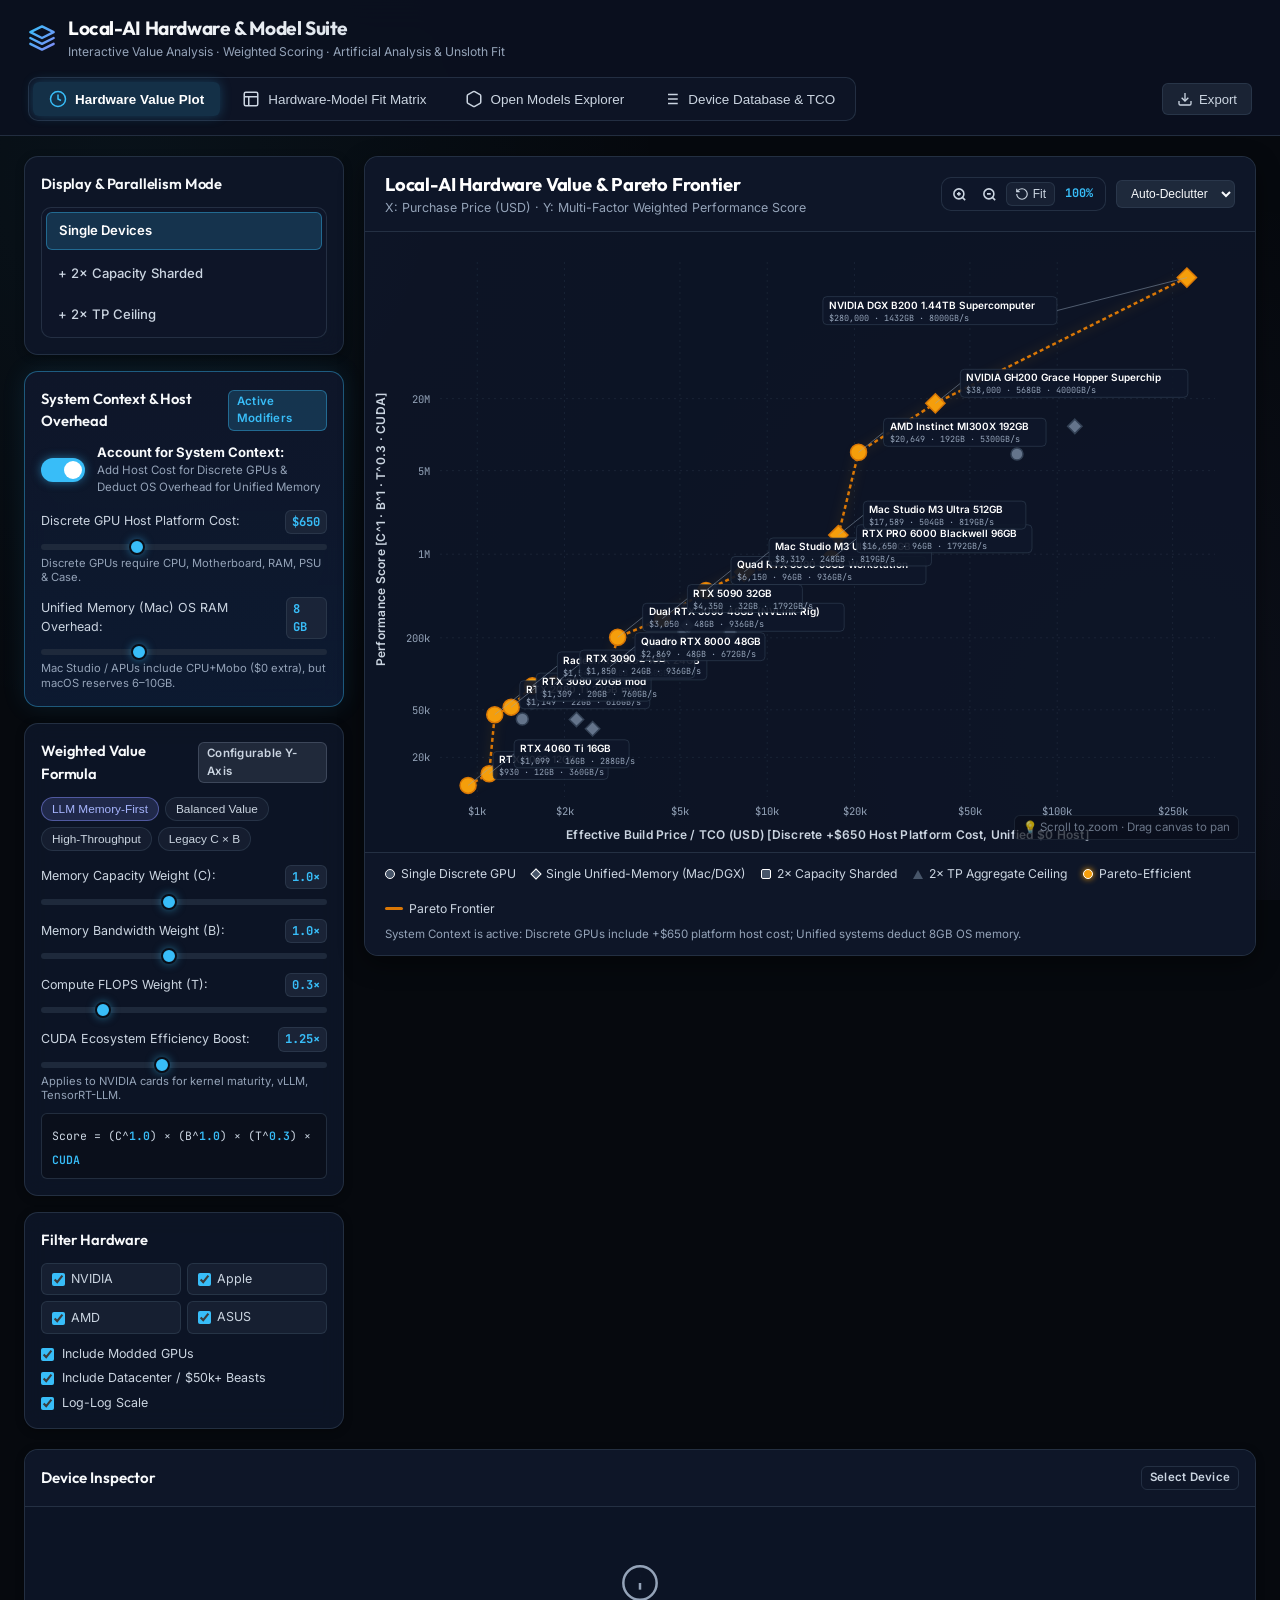
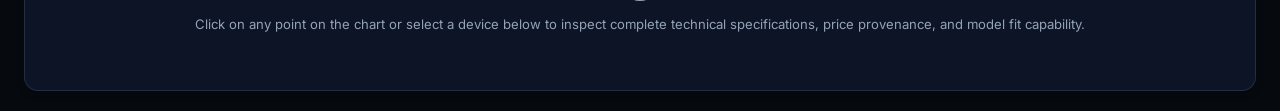
==== dashboard/index.html @ 523a8136 "Initial commit: Local-AI Hardware Value & Model Fit Suite with interactive dashboard and Unsloth ben" ====
<!DOCTYPE html>
<html lang="en">
<head>
  <meta charset="UTF-8">
  <meta name="viewport" content="width=device-width, initial-scale=1.0">
  <title>Local-AI Hardware Value & Model Fit Dashboard</title>
  <link rel="preconnect" href="https://fonts.googleapis.com">
  <link rel="preconnect" href="https://fonts.gstatic.com" crossorigin>
  <link href="https://fonts.googleapis.com/css2?family=Inter:wght@300;400;500;600;700;800&family=JetBrains+Mono:wght@400;500;700&family=Outfit:wght@500;600;700;800&display=swap" rel="stylesheet">
  <link rel="stylesheet" href="styles.css">
</head>
<body class="dark-theme">
  <div class="app-layout">
    <!-- Top Navigation Header -->
    <header class="app-header">
      <div class="header-left">
        <div class="brand-logo">
          <svg width="28" height="28" viewBox="0 0 24 24" fill="none" xmlns="http://www.w3.org/2000/svg">
            <path d="M12 2L2 7L12 12L22 7L12 2Z" stroke="url(#brandGrad)" stroke-width="2" stroke-linecap="round" stroke-linejoin="round"/>
            <path d="M2 17L12 22L22 17" stroke="url(#brandGrad)" stroke-width="2" stroke-linecap="round" stroke-linejoin="round"/>
            <path d="M2 12L12 17L22 12" stroke="url(#brandGrad)" stroke-width="2" stroke-linecap="round" stroke-linejoin="round"/>
            <defs>
              <linearGradient id="brandGrad" x1="2" y1="2" x2="22" y2="22" gradientUnits="userSpaceOnUse">
                <stop stop-color="#38bdf8"/>
                <stop offset="1" stop-color="#818cf8"/>
              </linearGradient>
            </defs>
          </svg>
          <div>
            <h1 class="brand-title">Local-AI Hardware & Model Suite</h1>
            <p class="brand-subtitle">Interactive Value Analysis · Weighted Scoring · Artificial Analysis &amp; Unsloth Fit</p>
          </div>
        </div>
      </div>

      <nav class="tab-nav" id="mainTabs">
        <button class="tab-btn active" data-tab="hardware-plot">
          <svg width="18" height="18" viewBox="0 0 24 24" fill="none" stroke="currentColor" stroke-width="2"><circle cx="12" cy="12" r="10"/><path d="M12 6v6l4 2"/></svg>
          Hardware Value Plot
        </button>
        <button class="tab-btn" data-tab="model-fit-matrix">
          <svg width="18" height="18" viewBox="0 0 24 24" fill="none" stroke="currentColor" stroke-width="2"><rect x="3" y="3" width="18" height="18" rx="2"/><path d="M3 9h18M9 21V9"/></svg>
          Hardware-Model Fit Matrix
        </button>
        <button class="tab-btn" data-tab="open-models">
          <svg width="18" height="18" viewBox="0 0 24 24" fill="none" stroke="currentColor" stroke-width="2"><path d="M21 16V8a2 2 0 0 0-1-1.73l-7-4a2 2 0 0 0-2 0l-7 4A2 2 0 0 0 3 8v8a2 2 0 0 0 1 1.73l7 4a2 2 0 0 0 2 0l7-4A2 2 0 0 0 21 16z"/></svg>
          Open Models Explorer
        </button>
        <button class="tab-btn" data-tab="device-table">
          <svg width="18" height="18" viewBox="0 0 24 24" fill="none" stroke="currentColor" stroke-width="2"><line x1="8" y1="6" x2="21" y2="6"/><line x1="8" y1="12" x2="21" y2="12"/><line x1="8" y1="18" x2="21" y2="18"/><line x1="3" y1="6" x2="3.01" y2="6"/><line x1="3" y1="12" x2="3.01" y2="12"/><line x1="3" y1="18" x2="3.01" y2="18"/></svg>
          Device Database & TCO
        </button>
      </nav>

      <div class="header-actions">
        <button class="btn-secondary" id="btnExportData" title="Export JSON dataset">
          <svg width="16" height="16" viewBox="0 0 24 24" fill="none" stroke="currentColor" stroke-width="2"><path d="M21 15v4a2 2 0 0 1-2 2H5a2 2 0 0 1-2-2v-4"/><polyline points="7 10 12 15 17 10"/><line x1="12" y1="15" x2="12" y2="3"/></svg>
          Export
        </button>
      </div>
    </header>

    <!-- Main Content Body -->
    <main class="app-body">
      
      <!-- ================= TAB 1: HARDWARE VALUE PLOT ================= -->
      <section class="tab-content active" id="tab-hardware-plot">
        <div class="grid-dashboard">
          
          <!-- Left Controls Sidebar -->
          <aside class="sidebar-panel">
            <div class="panel-card">
              <div class="panel-card-header">
                <h3 class="panel-title">Display & Parallelism Mode</h3>
              </div>
              <div class="radio-group-segmented">
                <label class="segmented-option">
                  <input type="radio" name="chartMode" value="singles" checked>
                  <span>Single Devices</span>
                </label>
                <label class="segmented-option">
                  <input type="radio" name="chartMode" value="capacity">
                  <span>+ 2× Capacity Sharded</span>
                </label>
                <label class="segmented-option">
                  <input type="radio" name="chartMode" value="tp-ceiling">
                  <span>+ 2× TP Ceiling</span>
                </label>
              </div>
            </div>

            <!-- System Context & OS Overhead Box (USER REQUEST HIGHLIGHT) -->
            <div class="panel-card highlight-card">
              <div class="panel-card-header">
                <div class="header-with-badge">
                  <h3 class="panel-title">System Context & Host Overhead</h3>
                  <span class="badge badge-accent">Active Modifiers</span>
                </div>
              </div>
              <div class="toggle-control-group">
                <label class="switch-control">
                  <input type="checkbox" id="toggleSystemContext" checked>
                  <span class="slider-switch"></span>
                  <span class="switch-label"><strong>Account for System Context:</strong><br><small>Add Host Cost for Discrete GPUs &amp; Deduct OS Overhead for Unified Memory</small></span>
                </label>
              </div>

              <div class="system-context-sliders" id="systemContextControls">
                <div class="slider-field">
                  <div class="slider-field-header">
                    <span>Discrete GPU Host Platform Cost:</span>
                    <strong class="val-badge" id="lblHostCost">$650</strong>
                  </div>
                  <input type="range" id="sliderHostCost" min="0" max="2000" step="50" value="650">
                  <p class="field-hint">Discrete GPUs require CPU, Motherboard, RAM, PSU &amp; Case.</p>
                </div>

                <div class="slider-field">
                  <div class="slider-field-header">
                    <span>Unified Memory (Mac) OS RAM Overhead:</span>
                    <strong class="val-badge" id="lblOsOverhead">8 GB</strong>
                  </div>
                  <input type="range" id="sliderOsOverhead" min="0" max="24" step="1" value="8">
                  <p class="field-hint">Mac Studio / APUs include CPU+Mobo ($0 extra), but macOS reserves 6–10GB.</p>
                </div>
              </div>
            </div>

            <!-- Weighted Scoring Multi-Factor Controls -->
            <div class="panel-card">
              <div class="panel-card-header">
                <div class="header-with-badge">
                  <h3 class="panel-title">Weighted Value Formula</h3>
                  <span class="badge badge-subtle">Configurable Y-Axis</span>
                </div>
              </div>

              <div class="preset-buttons-row">
                <button class="preset-pill active" data-preset="memory-heavy">LLM Memory-First</button>
                <button class="preset-pill" data-preset="balanced">Balanced Value</button>
                <button class="preset-pill" data-preset="throughput">High-Throughput</button>
                <button class="preset-pill" data-preset="legacy">Legacy C × B</button>
              </div>

              <div class="sliders-list">
                <div class="slider-field">
                  <div class="slider-field-header">
                    <span>Memory Capacity Weight (C):</span>
                    <strong class="val-badge" id="lblWeightMem">1.0×</strong>
                  </div>
                  <input type="range" id="sliderWeightMem" min="0.2" max="2.0" step="0.1" value="1.0">
                </div>

                <div class="slider-field">
                  <div class="slider-field-header">
                    <span>Memory Bandwidth Weight (B):</span>
                    <strong class="val-badge" id="lblWeightBw">1.0×</strong>
                  </div>
                  <input type="range" id="sliderWeightBw" min="0.2" max="2.0" step="0.1" value="1.0">
                </div>

                <div class="slider-field">
                  <div class="slider-field-header">
                    <span>Compute FLOPS Weight (T):</span>
                    <strong class="val-badge" id="lblWeightFlops">0.3×</strong>
                  </div>
                  <input type="range" id="sliderWeightFlops" min="0.0" max="1.5" step="0.1" value="0.3">
                </div>

                <div class="slider-field">
                  <div class="slider-field-header">
                    <span>CUDA Ecosystem Efficiency Boost:</span>
                    <strong class="val-badge" id="lblCudaBoost">1.25×</strong>
                  </div>
                  <input type="range" id="sliderCudaBoost" min="1.0" max="1.6" step="0.05" value="1.25">
                  <p class="field-hint">Applies to NVIDIA cards for kernel maturity, vLLM, TensorRT-LLM.</p>
                </div>

                <div class="slider-field" id="tpEffRow" style="display:none;">
                  <div class="slider-field-header">
                    <span>Tensor Parallel Realized Efficiency (η):</span>
                    <strong class="val-badge" id="lblTpEff">0.85×</strong>
                  </div>
                  <input type="range" id="sliderTpEff" min="0.3" max="1.0" step="0.05" value="0.85">
                </div>
              </div>

              <div class="formula-box">
                <code>Score = (C^<span id="fMem">1.0</span>) × (B^<span id="fBw">1.0</span>) × (T^<span id="fFlops">0.3</span>) × <span id="fCuda">CUDA</span></code>
              </div>
            </div>

            <!-- Hardware Filters -->
            <div class="panel-card">
              <div class="panel-card-header">
                <h3 class="panel-title">Filter Hardware</h3>
              </div>
              <div class="filter-chips-grid">
                <label class="filter-chip"><input type="checkbox" class="vendor-filter" value="NVIDIA" checked> NVIDIA</label>
                <label class="filter-chip"><input type="checkbox" class="vendor-filter" value="Apple" checked> Apple</label>
                <label class="filter-chip"><input type="checkbox" class="vendor-filter" value="AMD" checked> AMD</label>
                <label class="filter-chip"><input type="checkbox" class="vendor-filter" value="ASUS" checked> ASUS</label>
              </div>
              <div class="filter-checkboxes-row">
                <label class="checkbox-label"><input type="checkbox" id="chkIncludeModded" checked> Include Modded GPUs</label>
                <label class="checkbox-label"><input type="checkbox" id="chkIncludeDatacenter" checked> Include Datacenter / $50k+ Beasts</label>
                <label class="checkbox-label"><input type="checkbox" id="chkLogScale" checked> Log-Log Scale</label>
              </div>
            </div>
          </aside>

          <!-- Main Interactive Plot Area (Taller & Rich Zoom/Pan Controls) -->
          <div class="main-plot-container">
            <div class="plot-header-bar">
              <div class="plot-title-group">
                <h2 class="plot-title" id="plotHeaderTitle">Local-AI Hardware Value &amp; Pareto Frontier</h2>
                <p class="plot-subtitle" id="plotHeaderSubtitle">X: Purchase Price (USD) · Y: Multi-Factor Weighted Performance Score</p>
              </div>
              
              <!-- Zoom, Pan & Label Controls -->
              <div class="plot-tools">
                <div class="zoom-controls-cluster">
                  <button class="btn-tool-icon" id="btnZoomIn" title="Zoom In (+)">
                    <svg width="15" height="15" viewBox="0 0 24 24" fill="none" stroke="currentColor" stroke-width="2.5"><circle cx="11" cy="11" r="8"/><line x1="21" y1="21" x2="16.65" y2="16.65"/><line x1="11" y1="8" x2="11" y2="14"/><line x1="8" y1="11" x2="14" y2="11"/></svg>
                  </button>
                  <button class="btn-tool-icon" id="btnZoomOut" title="Zoom Out (-)">
                    <svg width="15" height="15" viewBox="0 0 24 24" fill="none" stroke="currentColor" stroke-width="2.5"><circle cx="11" cy="11" r="8"/><line x1="21" y1="21" x2="16.65" y2="16.65"/><line x1="8" y1="11" x2="14" y2="11"/></svg>
                  </button>
                  <button class="btn-tool" id="btnResetZoom" title="Fit to Screen / Reset View">
                    <svg width="14" height="14" viewBox="0 0 24 24" fill="none" stroke="currentColor" stroke-width="2"><path d="M3 12a9 9 0 1 0 9-9 9.75 9.75 0 0 0-6.74 2.74L3 8"/><path d="M3 3v5h5"/></svg>
                    Fit
                  </button>
                  <span class="zoom-level-pill" id="lblZoomLevel">100%</span>
                </div>

                <div class="label-density-selector">
                  <select id="selLabelDensity" class="select-input-sm" title="Label Density Mode">
                    <option value="auto" selected>Auto-Declutter</option>
                    <option value="pareto">Pareto Only</option>
                    <option value="all">All Labels</option>
                    <option value="none">Hide Labels</option>
                  </select>
                </div>
              </div>
            </div>

            <!-- Interactive SVG Plot Canvas -->
            <div class="plot-wrapper" id="plotWrapper">
              <svg id="hardwareScatterPlot" class="main-chart-svg"></svg>
              <div id="plotTooltip" class="chart-tooltip"></div>
              <div class="canvas-help-hint">💡 Scroll to zoom · Drag canvas to pan</div>
            </div>

            <!-- Chart Legend & Status Footer -->
            <div class="chart-legend-footer">
              <div class="legend-items">
                <div class="legend-item"><span class="legend-marker marker-circle"></span> Single Discrete GPU</div>
                <div class="legend-item"><span class="legend-marker marker-diamond"></span> Single Unified-Memory (Mac/DGX)</div>
                <div class="legend-item"><span class="legend-marker marker-square"></span> 2× Capacity Sharded</div>
                <div class="legend-item"><span class="legend-marker marker-triangle"></span> 2× TP Aggregate Ceiling</div>
                <div class="legend-item"><span class="legend-marker marker-pareto"></span> Pareto-Efficient</div>
                <div class="legend-item"><span class="legend-line marker-line"></span> Pareto Frontier</div>
              </div>
              <div class="chart-note-footer" id="chartFootnote">
                System Context is active: Discrete GPUs include +$650 platform host cost; Unified systems deduct 8GB OS memory.
              </div>
            </div>
          </div>

          <!-- Right Details Inspector -->
          <aside class="detail-drawer" id="deviceDetailDrawer">
            <div class="drawer-header">
              <h3 class="drawer-title">Device Inspector</h3>
              <span class="badge badge-outline" id="detCategory">Select Device</span>
            </div>
            <div class="drawer-body" id="drawerBody">
              <div class="empty-state-drawer">
                <svg width="40" height="40" viewBox="0 0 24 24" fill="none" stroke="currentColor" stroke-width="1.5"><circle cx="12" cy="12" r="10"/><line x1="12" y1="16" x2="12" y2="12"/><line x1="12" y1="8" x2="12.01" y2="8"/></svg>
                <p>Click on any point on the chart or select a device below to inspect complete technical specifications, price provenance, and model fit capability.</p>
              </div>
            </div>
          </aside>

        </div>
      </section>

      <!-- ================= TAB 2: HARDWARE-MODEL FIT MATRIX ================= -->
      <section class="tab-content" id="tab-model-fit-matrix">
        <div class="matrix-layout">
          
          <div class="matrix-controls-panel">
            <div class="matrix-controls-left">
              <h2 class="section-title">Open-Source Model vs. Hardware Compatibility Matrix</h2>
              <p class="section-subtitle">Real-time memory fit ($M_{weights} + KV_{cache}$), Unsloth quantization accuracy loss, and estimated generation speeds</p>
            </div>
            <div class="matrix-controls-right">
              <div class="control-group-inline">
                <label>Context Target:</label>
                <select id="selMatrixContext" class="select-input">
                  <option value="4096">4k Tokens (Standard Chat)</option>
                  <option value="8192" selected>8k Tokens (Balanced RAG)</option>
                  <option value="32768">32k Tokens (Deep Context)</option>
                  <option value="131072">128k Tokens (Full Document)</option>
                </select>
              </div>
              <div class="control-group-inline">
                <label>Min Quant Accuracy:</label>
                <select id="selQuantFilter" class="select-input">
                  <option value="all" selected>All Quants (FP16 down to Q2)</option>
                  <option value="q4">≥97.4% Accuracy (Q4 / AWQ+)</option>
                  <option value="q5">≥98.6% Accuracy (Q5_K_M+)</option>
                  <option value="q8">≥99.8% Accuracy (Q8 / FP8+)</option>
                  <option value="fp16">100% Full Baseline (FP16 only)</option>
                </select>
              </div>
              <div class="control-group-inline">
                <label>Model Parameter Class:</label>
                <select id="selModelClass" class="select-input">
                  <option value="all" selected>All Models (45+)</option>
                  <option value="compact">Compact (&le;14B)</option>
                  <option value="mid">Mid-Range (15B–70B)</option>
                  <option value="large">Large (71B–150B)</option>
                  <option value="ultra">Ultra / Frontier (>150B)</option>
                </select>
              </div>
            </div>
          </div>

          <!-- Two-Way Interactive Fit Explorers -->
          <div class="fit-explorers-grid">
            <!-- Explorer 1: Model-to-Hardware -->
            <div class="explorer-card">
              <div class="explorer-card-header">
                <h3>🔍 Model Fit Explorer</h3>
                <p>Pick a model &rarr; See every hardware option that can run it</p>
              </div>
              <div class="explorer-picker">
                <select id="selExplorerModel" class="select-input-lg"></select>
              </div>
              <div id="modelFitResults" class="explorer-results-list"></div>
            </div>

            <!-- Explorer 2: Hardware-to-Models -->
            <div class="explorer-card">
              <div class="explorer-card-header">
                <h3>🖥️ Hardware Capacity Explorer</h3>
                <p>Pick hardware &rarr; See all open-source models it can run</p>
              </div>
              <div class="explorer-picker">
                <select id="selExplorerHardware" class="select-input-lg"></select>
              </div>
              <div id="hardwareFitResults" class="explorer-results-list"></div>
            </div>
          </div>

          <!-- Full Cross-Tabulation Compatibility Matrix Table -->
          <div class="table-card">
            <div class="table-card-header">
              <div>
                <h3>Comprehensive Fit Matrix (Hardware &times; Models)</h3>
                <p style="font-size:0.75rem;color:#94a3b8;margin-top:2px;">Unsloth-calibrated accuracy retention indicated per quantization tier</p>
              </div>
              <div class="fit-legend-row">
                <span class="badge badge-fit-fp16">FP16 (100% Acc)</span>
                <span class="badge badge-fit-q8">Q8 / FP8 (99.8% Acc)</span>
                <span class="badge badge-fit-q5">Q5_K_M (98.6% Acc)</span>
                <span class="badge badge-fit-q4">Q4_K_M (97.4% Acc)</span>
                <span class="badge badge-fit-q3">Q3_K_M (93.0% Acc)</span>
                <span class="badge badge-fit-q2">Q2_K (87.0% Acc)</span>
                <span class="badge badge-fit-none">Exceeds Memory</span>
              </div>
            </div>
            <div class="table-responsive-wrapper">
              <table class="data-table matrix-table" id="tableFitMatrix">
                <thead>
                  <tr id="matrixHeaderRow">
                    <th class="sticky-col">Hardware Configuration</th>
                    <th class="sticky-col-2">Usable VRAM</th>
                    <!-- Model columns injected by JS -->
                  </tr>
                </thead>
                <tbody id="matrixBody"></tbody>
              </table>
            </div>
          </div>

        </div>
      </section>

      <!-- ================= TAB 3: OPEN MODELS EXPLORER ================= -->
      <section class="tab-content" id="tab-open-models">
        <div class="models-explorer-layout">
          
          <div class="models-header-bar">
            <div>
              <h2 class="section-title">Artificial Analysis &amp; Unsloth Open-Source AI Models</h2>
              <p class="section-subtitle">Independently benchmarked intelligence, output speed, parameter count, and Unsloth quantization quality metrics</p>
            </div>
            <div class="models-search-box">
              <input type="text" id="txtSearchModels" placeholder="Search models by name, creator, architecture..." class="search-input">
            </div>
          </div>

          <!-- Models Summary Benchmark Cards -->
          <div class="models-cards-grid" id="modelsGrid"></div>

        </div>
      </section>

      <!-- ================= TAB 4: DEVICE DATABASE & TCO ================= -->
      <section class="tab-content" id="tab-device-table">
        <div class="device-table-layout">
          
          <div class="table-card">
            <div class="table-card-header">
              <div>
                <h2 class="section-title">Local-AI Hardware Database &amp; Total Cost Analysis</h2>
                <p class="section-subtitle">34 audited hardware options: budget consumer GPUs, multi-GPU rigs, Mac Studio systems, and $100k+ enterprise beasts</p>
              </div>
              <div class="table-actions">
                <input type="text" id="txtSearchDevices" placeholder="Filter devices..." class="search-input">
              </div>
            </div>

            <div class="table-responsive-wrapper">
              <table class="data-table" id="tblHardwareDevices">
                <thead>
                  <tr>
                    <th>Device Name</th>
                    <th>Vendor</th>
                    <th>Category</th>
                    <th>Base Price</th>
                    <th>System TCO</th>
                    <th>Total Memory</th>
                    <th>Usable AI VRAM</th>
                    <th>Local Bandwidth</th>
                    <th>Compute FP16</th>
                    <th>Interconnect</th>
                    <th>Score</th>
                    <th>Pareto</th>
                  </tr>
                </thead>
                <tbody id="tblHardwareDevicesBody"></tbody>
              </table>
            </div>
          </div>

        </div>
      </section>

    </main>
  </div>

  <!-- Scripts -->
  <script src="app.js"></script>
</body>
</html>
---- dashboard/styles.css ----
/* ==========================================================================
   Design System & Modern Glassmorphic Stylesheet for Local-AI Hardware Suite
   ========================================================================== */

:root {
  /* HSL Tailored Color Palette */
  --bg-primary: #06090e;
  --bg-surface: #0b1120;
  --bg-card: rgba(15, 23, 42, 0.85);
  --bg-card-hover: rgba(30, 41, 59, 0.95);
  
  --border-color: rgba(51, 65, 85, 0.6);
  --border-focus: rgba(56, 189, 248, 0.8);
  
  --text-primary: #f8fafc;
  --text-secondary: #cbd5e1;
  --text-muted: #94a3b8;
  
  --color-brand: #38bdf8;
  --color-brand-purple: #818cf8;
  --color-accent: #38bdf8;
  
  --color-pareto: #f59e0b;
  --color-pareto-glow: rgba(245, 158, 11, 0.4);
  --color-frontier: #d97706;
  --color-dominated: #475569;
  
  --font-sans: 'Inter', -apple-system, BlinkMacSystemFont, 'Segoe UI', Roboto, sans-serif;
  --font-display: 'Outfit', sans-serif;
  --font-mono: 'JetBrains Mono', monospace;
  
  --radius-sm: 6px;
  --radius-md: 10px;
  --radius-lg: 14px;
  --radius-full: 9999px;
  
  --shadow-sm: 0 2px 8px rgba(0, 0, 0, 0.3);
  --shadow-md: 0 8px 24px rgba(0, 0, 0, 0.45);
  --shadow-glow: 0 0 20px rgba(56, 189, 248, 0.2);
}

/* ================= GLOBAL RESETS ================= */
* {
  box-sizing: border-box;
  margin: 0;
  padding: 0;
}

body.dark-theme {
  background-color: var(--bg-primary);
  color: var(--text-primary);
  font-family: var(--font-sans);
  min-height: 100vh;
  line-height: 1.5;
  background-image: 
    radial-gradient(circle at 10% 20%, rgba(56, 189, 248, 0.05) 0%, transparent 40%),
    radial-gradient(circle at 90% 80%, rgba(129, 140, 248, 0.05) 0%, transparent 40%);
  background-attachment: fixed;
  overflow-x: hidden;
}

/* ================= APP LAYOUT ================= */
.app-layout {
  display: flex;
  flex-direction: column;
  min-height: 100vh;
}

/* ================= TOP NAVIGATION HEADER ================= */
.app-header {
  display: flex;
  align-items: center;
  justify-content: space-between;
  padding: 14px 28px;
  background: rgba(11, 17, 32, 0.92);
  backdrop-filter: blur(16px);
  border-bottom: 1px solid var(--border-color);
  position: sticky;
  top: 0;
  z-index: 100;
  flex-wrap: wrap;
  gap: 16px;
}

.brand-logo {
  display: flex;
  align-items: center;
  gap: 12px;
}

.brand-title {
  font-family: var(--font-display);
  font-size: 1.2rem;
  font-weight: 700;
  letter-spacing: -0.02em;
  background: linear-gradient(135deg, #ffffff 0%, #cbd5e1 100%);
  -webkit-background-clip: text;
  -webkit-text-fill-color: transparent;
}

.brand-subtitle {
  font-size: 0.76rem;
  color: var(--text-muted);
}

.tab-nav {
  display: flex;
  align-items: center;
  gap: 6px;
  background: rgba(15, 23, 42, 0.7);
  padding: 4px;
  border-radius: var(--radius-md);
  border: 1px solid var(--border-color);
}

.tab-btn {
  display: flex;
  align-items: center;
  gap: 8px;
  padding: 8px 16px;
  background: transparent;
  border: none;
  border-radius: var(--radius-sm);
  color: var(--text-secondary);
  font-size: 0.84rem;
  font-weight: 500;
  cursor: pointer;
  transition: all 0.2s cubic-bezier(0.4, 0, 0.2, 1);
}

.tab-btn:hover {
  color: var(--text-primary);
  background: rgba(255, 255, 255, 0.05);
}

.tab-btn.active {
  color: #ffffff;
  background: rgba(56, 189, 248, 0.16);
  box-shadow: 0 0 12px rgba(56, 189, 248, 0.25);
  font-weight: 600;
}

.tab-btn.active svg {
  stroke: var(--color-brand);
}

.header-actions {
  display: flex;
  align-items: center;
  gap: 10px;
}

.btn-secondary {
  display: inline-flex;
  align-items: center;
  gap: 6px;
  padding: 7px 14px;
  background: rgba(30, 41, 59, 0.8);
  border: 1px solid var(--border-color);
  border-radius: var(--radius-sm);
  color: var(--text-secondary);
  font-size: 0.82rem;
  font-weight: 500;
  cursor: pointer;
  transition: all 0.15s ease;
}

.btn-secondary:hover {
  background: rgba(51, 65, 85, 0.9);
  color: #ffffff;
  border-color: var(--text-muted);
}

/* ================= MAIN CONTENT BODY ================= */
.app-body {
  flex: 1;
  padding: 20px 24px;
}

.tab-content {
  display: none;
  animation: fadeIn 0.25s ease-in-out;
}

.tab-content.active {
  display: block;
}

@keyframes fadeIn {
  from { opacity: 0; transform: translateY(4px); }
  to { opacity: 1; transform: translateY(0); }
}

/* ================= GRID DASHBOARD LAYOUT ================= */
.grid-dashboard {
  display: grid;
  grid-template-columns: 340px 1fr 340px;
  gap: 20px;
  align-items: start;
}

@media (max-width: 1440px) {
  .grid-dashboard {
    grid-template-columns: 320px 1fr;
  }
  .detail-drawer {
    grid-column: span 2;
  }
}

@media (max-width: 1024px) {
  .grid-dashboard {
    grid-template-columns: 1fr;
  }
  .detail-drawer {
    grid-column: span 1;
  }
}

/* ================= PANELS & CARDS ================= */
.sidebar-panel {
  display: flex;
  flex-direction: column;
  gap: 16px;
}

.panel-card {
  background: var(--bg-card);
  backdrop-filter: blur(12px);
  border: 1px solid var(--border-color);
  border-radius: var(--radius-lg);
  padding: 16px;
  box-shadow: var(--shadow-sm);
  transition: border-color 0.2s ease;
}

.panel-card:hover {
  border-color: rgba(100, 116, 139, 0.8);
}

.panel-card.highlight-card {
  border: 1px solid rgba(56, 189, 248, 0.4);
  background: linear-gradient(180deg, rgba(15, 23, 42, 0.95) 0%, rgba(14, 28, 54, 0.88) 100%);
  box-shadow: 0 0 24px rgba(56, 189, 248, 0.1);
}

.panel-card-header {
  margin-bottom: 12px;
}

.header-with-badge {
  display: flex;
  align-items: center;
  justify-content: space-between;
}

.panel-title {
  font-family: var(--font-display);
  font-size: 0.92rem;
  font-weight: 600;
  color: var(--text-primary);
  letter-spacing: -0.01em;
}

/* ================= SEGMENTED CONTROLS ================= */
.radio-group-segmented {
  display: flex;
  flex-direction: column;
  gap: 6px;
  background: rgba(15, 23, 42, 0.8);
  padding: 4px;
  border-radius: var(--radius-md);
  border: 1px solid var(--border-color);
}

.segmented-option {
  position: relative;
  display: flex;
  align-items: center;
  padding: 8px 12px;
  border-radius: var(--radius-sm);
  cursor: pointer;
  font-size: 0.82rem;
  font-weight: 500;
  color: var(--text-secondary);
  transition: all 0.15s ease;
}

.segmented-option input {
  position: absolute;
  opacity: 0;
}

.segmented-option:hover {
  color: var(--text-primary);
  background: rgba(255, 255, 255, 0.04);
}

.segmented-option:has(input:checked) {
  background: rgba(56, 189, 248, 0.18);
  color: #ffffff;
  border: 1px solid rgba(56, 189, 248, 0.4);
  font-weight: 600;
}

/* ================= SWITCH CONTROL ================= */
.toggle-control-group {
  margin-bottom: 14px;
}

.switch-control {
  display: flex;
  align-items: center;
  gap: 12px;
  cursor: pointer;
  user-select: none;
}

.switch-control input {
  display: none;
}

.slider-switch {
  position: relative;
  width: 44px;
  height: 24px;
  background: #334155;
  border-radius: var(--radius-full);
  transition: background 0.25s cubic-bezier(0.4, 0, 0.2, 1);
  flex-shrink: 0;
}

.slider-switch::after {
  content: '';
  position: absolute;
  top: 3px;
  left: 3px;
  width: 18px;
  height: 18px;
  background: #ffffff;
  border-radius: 50%;
  transition: transform 0.25s cubic-bezier(0.4, 0, 0.2, 1);
}

.switch-control input:checked + .slider-switch {
  background: var(--color-brand);
  box-shadow: 0 0 10px rgba(56, 189, 248, 0.5);
}

.switch-control input:checked + .slider-switch::after {
  transform: translateX(20px);
}

.switch-label {
  font-size: 0.82rem;
  color: var(--text-primary);
  line-height: 1.3;
}

.switch-label small {
  color: var(--text-muted);
  font-size: 0.72rem;
}

/* ================= SLIDERS & FORM FIELDS ================= */
.system-context-sliders, .sliders-list {
  display: flex;
  flex-direction: column;
  gap: 12px;
}

.slider-field {
  display: flex;
  flex-direction: column;
  gap: 4px;
}

.slider-field-header {
  display: flex;
  align-items: center;
  justify-content: space-between;
  font-size: 0.78rem;
  color: var(--text-secondary);
}

.val-badge {
  font-family: var(--font-mono);
  font-size: 0.76rem;
  background: rgba(30, 41, 59, 0.8);
  padding: 2px 6px;
  border-radius: var(--radius-sm);
  color: var(--color-brand);
  border: 1px solid var(--border-color);
}

input[type="range"] {
  -webkit-appearance: none;
  appearance: none;
  width: 100%;
  height: 6px;
  border-radius: 3px;
  background: #1e293b;
  outline: none;
  cursor: pointer;
  margin: 6px 0 2px 0;
}

input[type="range"]::-webkit-slider-thumb {
  -webkit-appearance: none;
  appearance: none;
  width: 16px;
  height: 16px;
  border-radius: 50%;
  background: var(--color-brand);
  cursor: pointer;
  border: 2px solid #090d16;
  box-shadow: 0 0 8px rgba(56, 189, 248, 0.5);
  transition: transform 0.1s ease;
}

input[type="range"]::-webkit-slider-thumb:hover {
  transform: scale(1.2);
}

.field-hint {
  font-size: 0.7rem;
  color: var(--text-muted);
  line-height: 1.3;
}

/* ================= PRESET PILLS ================= */
.preset-buttons-row {
  display: flex;
  flex-wrap: wrap;
  gap: 6px;
  margin-bottom: 14px;
}

.preset-pill {
  padding: 4px 10px;
  border-radius: 20px;
  border: 1px solid var(--border-color);
  background: rgba(30, 41, 59, 0.5);
  color: var(--text-secondary);
  font-size: 0.74rem;
  font-weight: 500;
  cursor: pointer;
  transition: all 0.15s ease;
}

.preset-pill:hover {
  color: var(--text-primary);
  border-color: var(--text-muted);
}

.preset-pill.active {
  background: rgba(129, 140, 248, 0.18);
  border-color: rgba(129, 140, 248, 0.5);
  color: #a5b4fc;
}

.formula-box {
  background: rgba(10, 15, 26, 0.8);
  border: 1px solid var(--border-color);
  padding: 8px 10px;
  border-radius: var(--radius-sm);
  margin-top: 10px;
}

.formula-box code {
  font-family: var(--font-mono);
  font-size: 0.72rem;
  color: var(--text-secondary);
}

.formula-box code span {
  color: var(--color-brand);
  font-weight: 600;
}

/* ================= FILTER CHIPS ================= */
.filter-chips-grid {
  display: grid;
  grid-template-columns: repeat(2, 1fr);
  gap: 6px;
  margin-bottom: 10px;
}

.filter-chip {
  display: flex;
  align-items: center;
  gap: 6px;
  padding: 6px 10px;
  background: rgba(30, 41, 59, 0.6);
  border-radius: var(--radius-sm);
  border: 1px solid var(--border-color);
  font-size: 0.78rem;
  color: var(--text-secondary);
  cursor: pointer;
  transition: all 0.15s ease;
}

.filter-chip:hover {
  background: rgba(51, 65, 85, 0.6);
  color: var(--text-primary);
}

.filter-checkboxes-row {
  display: flex;
  flex-direction: column;
  gap: 6px;
  margin-top: 8px;
}

.checkbox-label {
  display: flex;
  align-items: center;
  gap: 8px;
  font-size: 0.78rem;
  color: var(--text-secondary);
  cursor: pointer;
}

.checkbox-label input, .filter-chip input {
  accent-color: var(--color-brand);
}

/* ================= MAIN PLOT CONTAINER (TALLER & DYNAMIC ZOOM) ================= */
.main-plot-container {
  display: flex;
  flex-direction: column;
  background: var(--bg-card);
  border: 1px solid var(--border-color);
  border-radius: var(--radius-lg);
  box-shadow: var(--shadow-md);
  min-height: 750px;
  position: relative;
  overflow: hidden;
}

.plot-header-bar {
  display: flex;
  align-items: center;
  justify-content: space-between;
  padding: 14px 20px;
  border-bottom: 1px solid var(--border-color);
  background: rgba(15, 23, 42, 0.85);
  flex-wrap: wrap;
  gap: 12px;
}

.plot-title {
  font-family: var(--font-display);
  font-size: 1.15rem;
  font-weight: 700;
  letter-spacing: -0.01em;
  color: #ffffff;
}

.plot-subtitle {
  font-size: 0.78rem;
  color: var(--text-muted);
}

.plot-tools {
  display: flex;
  align-items: center;
  gap: 10px;
}

/* Zoom Cluster Controls */
.zoom-controls-cluster {
  display: flex;
  align-items: center;
  background: rgba(15, 23, 42, 0.9);
  border: 1px solid var(--border-color);
  border-radius: var(--radius-md);
  padding: 2px 4px;
  gap: 2px;
}

.btn-tool-icon {
  display: inline-flex;
  align-items: center;
  justify-content: center;
  width: 28px;
  height: 28px;
  background: transparent;
  border: none;
  color: var(--text-secondary);
  border-radius: var(--radius-sm);
  cursor: pointer;
  transition: all 0.15s ease;
}

.btn-tool-icon:hover {
  color: var(--color-brand);
  background: rgba(56, 189, 248, 0.15);
}

.zoom-level-pill {
  font-family: var(--font-mono);
  font-size: 0.74rem;
  font-weight: 700;
  color: var(--color-brand);
  padding: 2px 6px;
  min-width: 44px;
  text-align: center;
}

.btn-tool {
  display: inline-flex;
  align-items: center;
  gap: 4px;
  padding: 4px 8px;
  background: rgba(30, 41, 59, 0.6);
  border: 1px solid var(--border-color);
  color: var(--text-secondary);
  border-radius: var(--radius-sm);
  font-size: 0.75rem;
  font-weight: 500;
  cursor: pointer;
  transition: all 0.15s ease;
}

.btn-tool:hover {
  color: var(--text-primary);
  border-color: var(--color-brand);
}

.select-input-sm {
  background: #1e293b;
  border: 1px solid var(--border-color);
  color: var(--text-primary);
  padding: 5px 10px;
  border-radius: var(--radius-sm);
  font-size: 0.75rem;
  outline: none;
  cursor: pointer;
}

.plot-wrapper {
  flex: 1;
  position: relative;
  min-height: 620px;
  width: 100%;
  cursor: grab;
}

.plot-wrapper.is-panning {
  cursor: grabbing;
}

.main-chart-svg {
  width: 100%;
  height: 100%;
  min-height: 620px;
  display: block;
  user-select: none;
}

.canvas-help-hint {
  position: absolute;
  bottom: 12px;
  right: 16px;
  font-size: 0.72rem;
  color: rgba(148, 163, 184, 0.7);
  background: rgba(10, 15, 26, 0.7);
  padding: 3px 8px;
  border-radius: var(--radius-sm);
  pointer-events: none;
  border: 1px solid rgba(51, 65, 85, 0.4);
}

/* SVG Chart Elements */
.grid-line {
  stroke: rgba(51, 65, 85, 0.35);
  stroke-dasharray: 2 4;
}

.grid-line-major {
  stroke: rgba(71, 85, 105, 0.45);
}

.axis-line {
  stroke: #475569;
  stroke-width: 1.5;
}

.axis-tick-text {
  fill: #94a3b8;
  font-family: var(--font-mono);
  font-size: 10.5px;
}

.axis-label {
  fill: #cbd5e1;
  font-family: var(--font-sans);
  font-size: 12px;
  font-weight: 600;
  letter-spacing: 0.02em;
}

.pareto-line {
  fill: none;
  stroke: var(--color-frontier);
  stroke-width: 2.5;
  stroke-dasharray: 4 3;
  filter: drop-shadow(0 0 6px var(--color-pareto-glow));
}

.data-marker {
  cursor: pointer;
  transition: transform 0.15s ease, filter 0.15s ease;
}

.data-marker:hover {
  filter: brightness(1.3) drop-shadow(0 0 8px rgba(255, 255, 255, 0.5));
}

.data-marker.is-selected {
  stroke: #ffffff !important;
  stroke-width: 3px !important;
  filter: drop-shadow(0 0 12px #38bdf8);
}

.leader-line {
  stroke: rgba(148, 163, 184, 0.5);
  stroke-width: 1;
  fill: none;
  pointer-events: none;
}

.callout-box {
  cursor: pointer;
  transition: opacity 0.15s ease;
}

.callout-rect {
  fill: rgba(15, 23, 42, 0.92);
  stroke: var(--border-color);
  stroke-width: 1;
  rx: 4;
}

.callout-box:hover .callout-rect {
  stroke: var(--color-brand);
  fill: rgba(30, 41, 59, 0.98);
}

.callout-text-title {
  fill: #ffffff;
  font-size: 10px;
  font-weight: 600;
  font-family: var(--font-sans);
}

.callout-text-sub {
  fill: #94a3b8;
  font-size: 8.5px;
  font-family: var(--font-mono);
}

.callout-text-badge {
  font-size: 8px;
  font-family: var(--font-mono);
  font-weight: 700;
}

/* Tooltip on Hover */
.chart-tooltip {
  position: absolute;
  display: none;
  background: rgba(11, 17, 32, 0.96);
  border: 1px solid var(--color-brand);
  border-radius: var(--radius-md);
  padding: 12px 14px;
  box-shadow: var(--shadow-md);
  pointer-events: none;
  z-index: 50;
  min-width: 220px;
  backdrop-filter: blur(12px);
  transform: translate(-50%, -105%);
}

.tooltip-title {
  font-family: var(--font-display);
  font-size: 0.95rem;
  font-weight: 700;
  color: #ffffff;
  margin-bottom: 6px;
  border-bottom: 1px solid var(--border-color);
  padding-bottom: 4px;
}

.tooltip-grid {
  display: grid;
  grid-template-columns: auto 1fr;
  gap: 4px 12px;
  font-size: 0.75rem;
}

.tooltip-lbl {
  color: var(--text-muted);
}

.tooltip-val {
  color: var(--text-primary);
  font-family: var(--font-mono);
  font-weight: 600;
  text-align: right;
}

/* Chart Footer Legend */
.chart-legend-footer {
  padding: 12px 20px;
  border-top: 1px solid var(--border-color);
  background: rgba(15, 23, 42, 0.75);
  display: flex;
  flex-direction: column;
  gap: 8px;
}

.legend-items {
  display: flex;
  flex-wrap: wrap;
  gap: 16px;
  font-size: 0.76rem;
  color: var(--text-secondary);
}

.legend-item {
  display: flex;
  align-items: center;
  gap: 6px;
}

.legend-marker {
  display: inline-block;
  width: 10px;
  height: 10px;
  border: 1px solid #ffffff;
}

.marker-circle { border-radius: 50%; background: #475569; }
.marker-diamond { transform: rotate(45deg); background: #475569; width: 8px; height: 8px; }
.marker-square { border-radius: 2px; background: #475569; }
.marker-triangle {
  width: 0; height: 0;
  border-left: 5px solid transparent;
  border-right: 5px solid transparent;
  border-bottom: 9px solid #475569;
  border-top: none;
}
.marker-pareto { border-radius: 50%; background: var(--color-pareto); box-shadow: 0 0 6px var(--color-pareto); }
.legend-line { width: 18px; height: 3px; background: var(--color-frontier); border-radius: 2px; }

.chart-note-footer {
  font-size: 0.72rem;
  color: var(--text-muted);
}

/* ================= DETAIL DRAWER ================= */
.detail-drawer {
  background: var(--bg-card);
  border: 1px solid var(--border-color);
  border-radius: var(--radius-lg);
  box-shadow: var(--shadow-sm);
  display: flex;
  flex-direction: column;
  max-height: 850px;
  overflow-y: auto;
}

.drawer-header {
  display: flex;
  align-items: center;
  justify-content: space-between;
  padding: 16px;
  border-bottom: 1px solid var(--border-color);
  background: rgba(15, 23, 42, 0.85);
}

.drawer-title {
  font-family: var(--font-display);
  font-size: 0.95rem;
  font-weight: 600;
}

.drawer-body {
  padding: 16px;
  display: flex;
  flex-direction: column;
  gap: 16px;
}

.empty-state-drawer {
  display: flex;
  flex-direction: column;
  align-items: center;
  text-align: center;
  padding: 40px 10px;
  color: var(--text-muted);
  gap: 12px;
  font-size: 0.82rem;
}

.device-spec-hero {
  border-bottom: 1px solid var(--border-color);
  padding-bottom: 12px;
}

.device-spec-name {
  font-family: var(--font-display);
  font-size: 1.15rem;
  font-weight: 700;
  color: #ffffff;
}

.device-spec-price-row {
  display: flex;
  align-items: baseline;
  gap: 8px;
  margin-top: 4px;
}

.device-spec-price {
  font-family: var(--font-mono);
  font-size: 1.25rem;
  font-weight: 700;
  color: var(--color-brand);
}

.device-spec-tco {
  font-size: 0.78rem;
  color: var(--text-secondary);
}

.spec-metrics-grid {
  display: grid;
  grid-template-columns: repeat(2, 1fr);
  gap: 10px;
}

.spec-metric-card {
  background: rgba(10, 15, 26, 0.6);
  border: 1px solid var(--border-color);
  border-radius: var(--radius-md);
  padding: 10px;
}

.spec-metric-label {
  font-size: 0.7rem;
  color: var(--text-muted);
  text-transform: uppercase;
  letter-spacing: 0.03em;
}

.spec-metric-value {
  font-family: var(--font-mono);
  font-size: 0.95rem;
  font-weight: 700;
  color: var(--text-primary);
  margin-top: 2px;
}

.spec-notes-section {
  display: flex;
  flex-direction: column;
  gap: 8px;
  font-size: 0.78rem;
}

.spec-note-item {
  background: rgba(30, 41, 59, 0.4);
  padding: 8px 10px;
  border-radius: var(--radius-sm);
  border-left: 3px solid var(--color-brand-purple);
}

.spec-note-title {
  font-weight: 600;
  color: var(--text-primary);
  margin-bottom: 2px;
}

.spec-note-desc {
  color: var(--text-secondary);
  line-height: 1.35;
}

/* ================= TAB 2: HARDWARE-MODEL FIT MATRIX ================= */
.matrix-layout {
  display: flex;
  flex-direction: column;
  gap: 20px;
}

.matrix-controls-panel {
  display: flex;
  align-items: center;
  justify-content: space-between;
  background: var(--bg-card);
  padding: 16px 20px;
  border-radius: var(--radius-lg);
  border: 1px solid var(--border-color);
  gap: 16px;
  flex-wrap: wrap;
}

.section-title {
  font-family: var(--font-display);
  font-size: 1.25rem;
  font-weight: 700;
  color: #ffffff;
}

.section-subtitle {
  font-size: 0.8rem;
  color: var(--text-muted);
}

.matrix-controls-right {
  display: flex;
  align-items: center;
  gap: 16px;
  flex-wrap: wrap;
}

.control-group-inline {
  display: flex;
  align-items: center;
  gap: 8px;
  font-size: 0.8rem;
  color: var(--text-secondary);
}

.select-input {
  background: #1e293b;
  border: 1px solid var(--border-color);
  color: var(--text-primary);
  padding: 6px 12px;
  border-radius: var(--radius-md);
  font-size: 0.82rem;
  outline: none;
  cursor: pointer;
}

.select-input-lg {
  width: 100%;
  background: #1e293b;
  border: 1px solid var(--border-color);
  color: var(--text-primary);
  padding: 10px 14px;
  border-radius: var(--radius-md);
  font-size: 0.9rem;
  outline: none;
  cursor: pointer;
}

.fit-explorers-grid {
  display: grid;
  grid-template-columns: repeat(2, 1fr);
  gap: 20px;
}

@media (max-width: 1024px) {
  .fit-explorers-grid {
    grid-template-columns: 1fr;
  }
}

.explorer-card {
  background: var(--bg-card);
  border: 1px solid var(--border-color);
  border-radius: var(--radius-lg);
  padding: 20px;
  display: flex;
  flex-direction: column;
  gap: 16px;
}

.explorer-card-header h3 {
  font-family: var(--font-display);
  font-size: 1.05rem;
  font-weight: 700;
  color: #ffffff;
}

.explorer-card-header p {
  font-size: 0.78rem;
  color: var(--text-muted);
}

.explorer-results-list {
  display: flex;
  flex-direction: column;
  gap: 8px;
  max-height: 440px;
  overflow-y: auto;
  padding-right: 4px;
}

.fit-result-item {
  display: flex;
  align-items: center;
  justify-content: space-between;
  background: rgba(10, 15, 26, 0.7);
  border: 1px solid var(--border-color);
  border-radius: var(--radius-md);
  padding: 10px 14px;
  transition: all 0.15s ease;
}

.fit-result-item:hover {
  border-color: rgba(56, 189, 248, 0.4);
  background: rgba(15, 23, 42, 0.9);
}

.fit-result-title {
  font-size: 0.85rem;
  font-weight: 600;
  color: var(--text-primary);
}

.fit-result-sub {
  font-size: 0.74rem;
  color: var(--text-muted);
  font-family: var(--font-mono);
}

.fit-speed-badge {
  font-family: var(--font-mono);
  font-size: 0.8rem;
  font-weight: 700;
  color: #38bdf8;
  background: rgba(56, 189, 248, 0.12);
  padding: 3px 8px;
  border-radius: var(--radius-sm);
  border: 1px solid rgba(56, 189, 248, 0.25);
}

/* ================= COMPATIBILITY MATRIX TABLE ================= */
.table-card {
  background: var(--bg-card);
  border: 1px solid var(--border-color);
  border-radius: var(--radius-lg);
  overflow: hidden;
  box-shadow: var(--shadow-sm);
}

.table-card-header {
  display: flex;
  align-items: center;
  justify-content: space-between;
  padding: 16px 20px;
  border-bottom: 1px solid var(--border-color);
  background: rgba(15, 23, 42, 0.85);
  flex-wrap: wrap;
  gap: 12px;
}

.table-card-header h3 {
  font-family: var(--font-display);
  font-size: 1rem;
  font-weight: 700;
}

.fit-legend-row {
  display: flex;
  flex-wrap: wrap;
  gap: 6px;
}

.table-responsive-wrapper {
  overflow-x: auto;
  max-height: 700px;
}

.data-table {
  width: 100%;
  border-collapse: collapse;
  font-size: 0.8rem;
  text-align: left;
}

.data-table th {
  background: #0b1120;
  color: var(--text-secondary);
  font-weight: 600;
  padding: 10px 14px;
  border-bottom: 1px solid var(--border-color);
  white-space: nowrap;
  position: sticky;
  top: 0;
  z-index: 10;
}

.data-table td {
  padding: 10px 14px;
  border-bottom: 1px solid rgba(51, 65, 85, 0.4);
  color: var(--text-primary);
}

.data-table tbody tr:hover {
  background: rgba(30, 41, 59, 0.5);
}

/* Sticky First Columns for matrix table */
.matrix-table th.sticky-col, .matrix-table td.sticky-col {
  position: sticky;
  left: 0;
  background: #090d16;
  z-index: 5;
  font-weight: 600;
  border-right: 1px solid var(--border-color);
}

.matrix-table th.sticky-col-2, .matrix-table td.sticky-col-2 {
  position: sticky;
  left: 210px;
  background: #090d16;
  z-index: 5;
  border-right: 1px solid var(--border-color);
  font-family: var(--font-mono);
}

.matrix-table th.sticky-col, .matrix-table th.sticky-col-2 {
  z-index: 20;
}

/* ================= BADGES ================= */
.badge {
  display: inline-flex;
  align-items: center;
  padding: 2px 8px;
  border-radius: var(--radius-sm);
  font-size: 0.72rem;
  font-weight: 600;
  letter-spacing: 0.02em;
}

.badge-accent { background: rgba(56, 189, 248, 0.18); color: #38bdf8; border: 1px solid rgba(56, 189, 248, 0.4); }
.badge-subtle { background: rgba(148, 163, 184, 0.15); color: #cbd5e1; border: 1px solid rgba(148, 163, 184, 0.25); }
.badge-outline { border: 1px solid var(--border-color); color: var(--text-secondary); }

.badge-fit-fp16 { background: rgba(16, 185, 129, 0.2); color: #34d399; border: 1px solid rgba(16, 185, 129, 0.4); }
.badge-fit-q8   { background: rgba(56, 189, 248, 0.2); color: #38bdf8; border: 1px solid rgba(56, 189, 248, 0.4); }
.badge-fit-q5   { background: rgba(129, 140, 248, 0.2); color: #a5b4fc; border: 1px solid rgba(129, 140, 248, 0.4); }
.badge-fit-q4   { background: rgba(245, 158, 11, 0.2); color: #fbbf24; border: 1px solid rgba(245, 158, 11, 0.4); }
.badge-fit-q3   { background: rgba(249, 115, 22, 0.2); color: #fb923c; border: 1px solid rgba(249, 115, 22, 0.4); }
.badge-fit-q2   { background: rgba(217, 70, 239, 0.2); color: #e879f9; border: 1px solid rgba(217, 70, 239, 0.4); }
.badge-fit-none { background: rgba(239, 68, 68, 0.12); color: #f87171; border: 1px solid rgba(239, 68, 68, 0.25); }

/* Unsloth Accuracy Indicator */
.unsloth-accuracy-bar-container {
  width: 100%;
  height: 4px;
  background: rgba(30, 41, 59, 0.8);
  border-radius: 2px;
  overflow: hidden;
  margin-top: 4px;
}

.unsloth-accuracy-bar-fill {
  height: 100%;
  background: linear-gradient(90deg, #38bdf8 0%, #10b981 100%);
  border-radius: 2px;
}

/* ================= TAB 3: OPEN MODELS EXPLORER ================= */
.models-explorer-layout {
  display: flex;
  flex-direction: column;
  gap: 20px;
}

.models-header-bar {
  display: flex;
  align-items: center;
  justify-content: space-between;
  background: var(--bg-card);
  padding: 16px 20px;
  border-radius: var(--radius-lg);
  border: 1px solid var(--border-color);
  flex-wrap: wrap;
  gap: 16px;
}

.search-input {
  background: #1e293b;
  border: 1px solid var(--border-color);
  color: var(--text-primary);
  padding: 8px 14px;
  border-radius: var(--radius-md);
  font-size: 0.85rem;
  width: 320px;
  outline: none;
  transition: border-color 0.2s ease;
}

.search-input:focus {
  border-color: var(--color-brand);
}

.models-cards-grid {
  display: grid;
  grid-template-columns: repeat(auto-fill, minmax(350px, 1fr));
  gap: 16px;
}

.model-card {
  background: var(--bg-card);
  border: 1px solid var(--border-color);
  border-radius: var(--radius-lg);
  padding: 18px;
  display: flex;
  flex-direction: column;
  gap: 12px;
  transition: all 0.2s cubic-bezier(0.4, 0, 0.2, 1);
}

.model-card:hover {
  border-color: rgba(129, 140, 248, 0.5);
  transform: translateY(-2px);
  box-shadow: var(--shadow-md);
}

.model-card-top {
  display: flex;
  align-items: flex-start;
  justify-content: space-between;
  gap: 8px;
}

.model-name {
  font-family: var(--font-display);
  font-size: 1.05rem;
  font-weight: 700;
  color: #ffffff;
}

.model-creator {
  font-size: 0.74rem;
  color: var(--text-muted);
}

.model-stats-row {
  display: grid;
  grid-template-columns: repeat(3, 1fr);
  gap: 8px;
  background: rgba(10, 15, 26, 0.6);
  border-radius: var(--radius-md);
  padding: 10px;
  border: 1px solid var(--border-color);
}

.model-stat-box {
  display: flex;
  flex-direction: column;
  align-items: center;
  text-align: center;
}

.model-stat-lbl {
  font-size: 0.68rem;
  color: var(--text-muted);
  text-transform: uppercase;
}

.model-stat-val {
  font-family: var(--font-mono);
  font-size: 0.95rem;
  font-weight: 700;
  color: #38bdf8;
}

.model-desc {
  font-size: 0.78rem;
  color: var(--text-secondary);
  line-height: 1.4;
  flex: 1;
}

.model-quant-mem-pills {
  display: flex;
  flex-wrap: wrap;
  gap: 4px;
  border-top: 1px solid var(--border-color);
  padding-top: 10px;
}

.quant-pill {
  font-family: var(--font-mono);
  font-size: 0.7rem;
  background: rgba(30, 41, 59, 0.7);
  padding: 2px 6px;
  border-radius: var(--radius-sm);
  color: var(--text-secondary);
}

.quant-pill strong {
  color: #f1f5f9;
}

/* ================= SCROLLBARS ================= */
::-webkit-scrollbar {
  width: 6px;
  height: 6px;
}
::-webkit-scrollbar-track {
  background: rgba(15, 23, 42, 0.6);
}
::-webkit-scrollbar-thumb {
  background: #334155;
  border-radius: 3px;
}
::-webkit-scrollbar-thumb:hover {
  background: #475569;
}
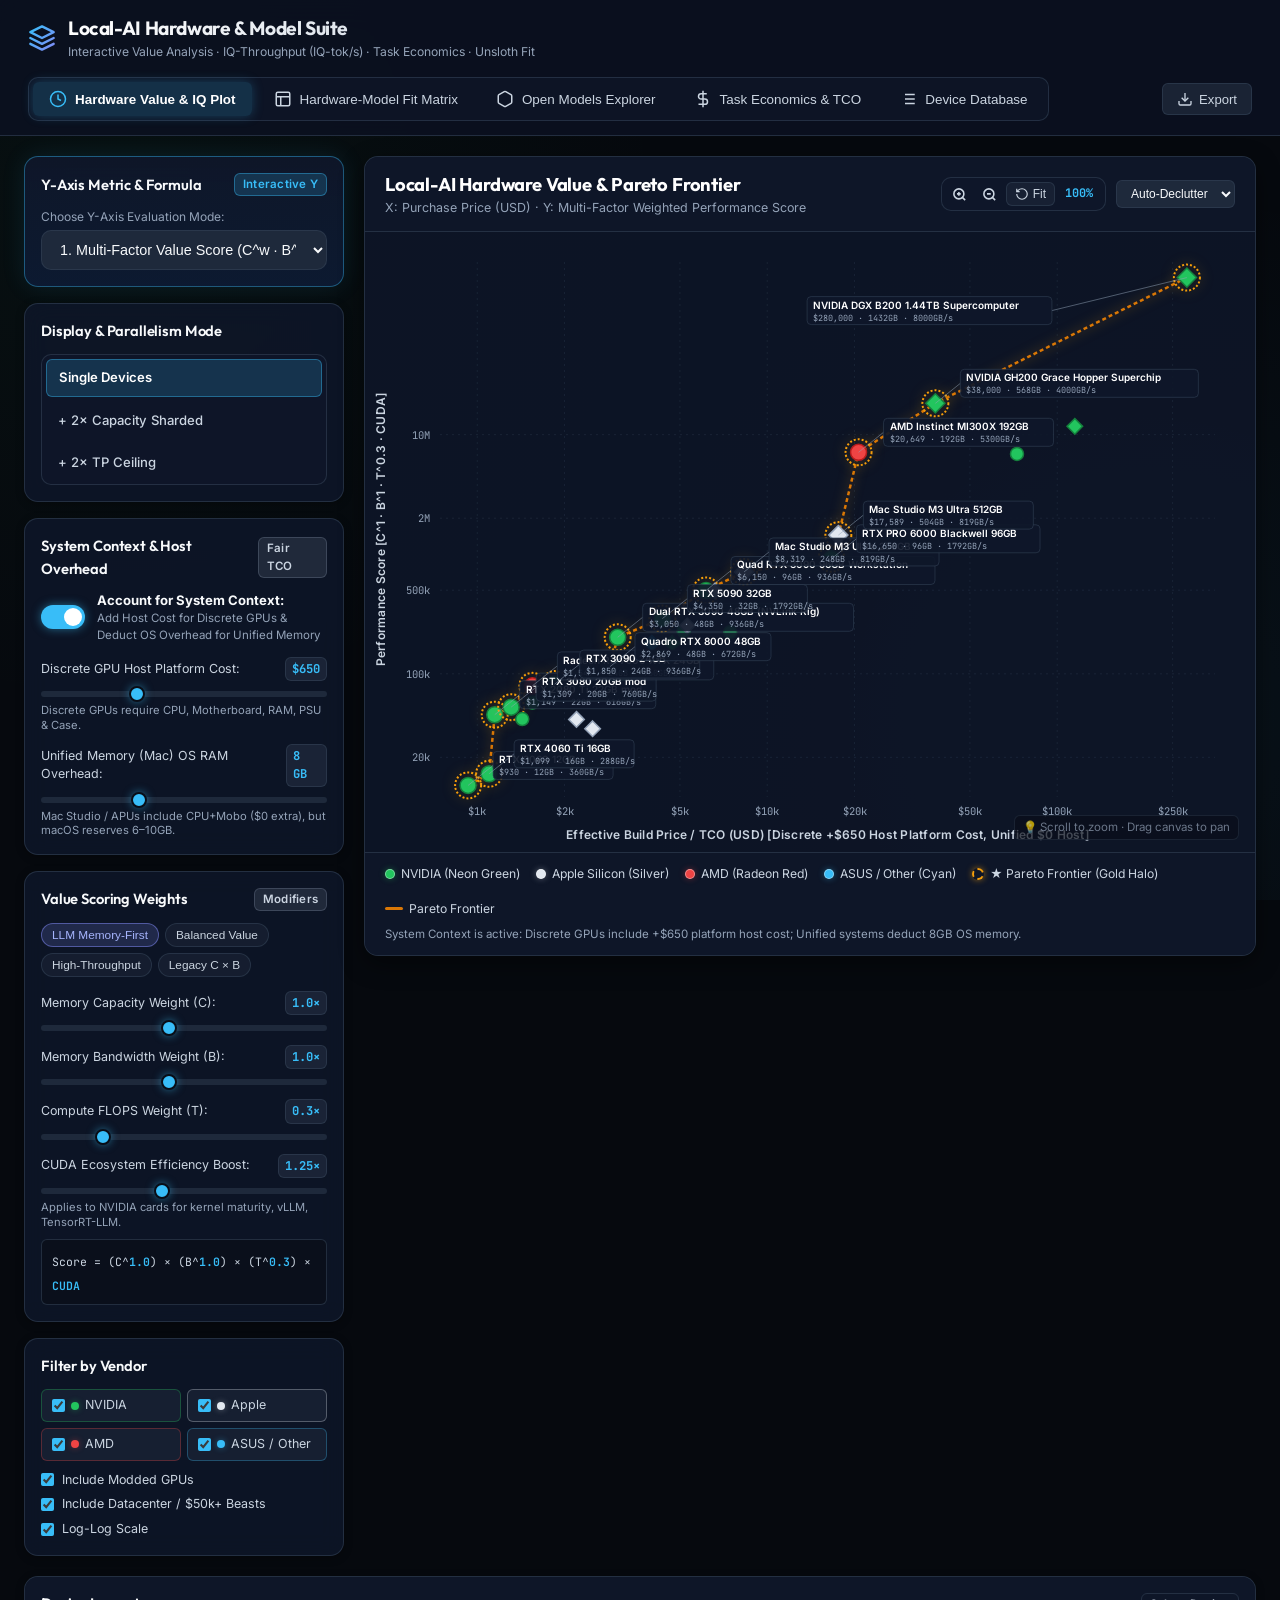
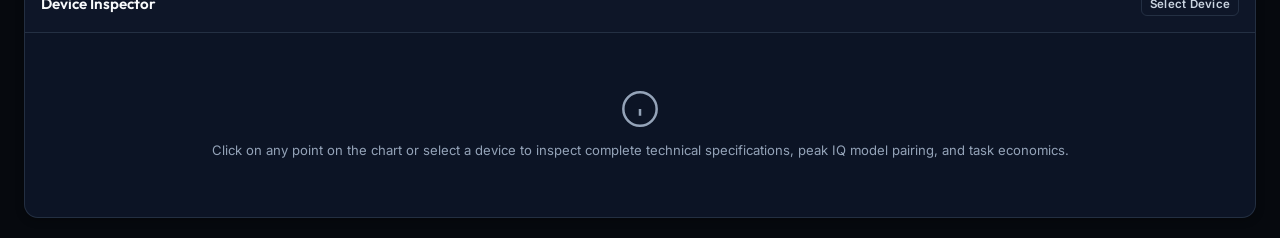
==== commit 6edb55a6: "Add vendor color theming, IQ-throughput metric, Task Economics, and full Qwen 2.5/QwQ/DeepSeek open " ====
--- a/dashboard/index.html
+++ b/dashboard/index.html
@@ -28,7 +28,7 @@
           </svg>
           <div>
             <h1 class="brand-title">Local-AI Hardware & Model Suite</h1>
-            <p class="brand-subtitle">Interactive Value Analysis · Weighted Scoring · Artificial Analysis &amp; Unsloth Fit</p>
+            <p class="brand-subtitle">Interactive Value Analysis · IQ-Throughput (IQ-tok/s) · Task Economics · Unsloth Fit</p>
           </div>
         </div>
       </div>
@@ -36,7 +36,7 @@
       <nav class="tab-nav" id="mainTabs">
         <button class="tab-btn active" data-tab="hardware-plot">
           <svg width="18" height="18" viewBox="0 0 24 24" fill="none" stroke="currentColor" stroke-width="2"><circle cx="12" cy="12" r="10"/><path d="M12 6v6l4 2"/></svg>
-          Hardware Value Plot
+          Hardware Value & IQ Plot
         </button>
         <button class="tab-btn" data-tab="model-fit-matrix">
           <svg width="18" height="18" viewBox="0 0 24 24" fill="none" stroke="currentColor" stroke-width="2"><rect x="3" y="3" width="18" height="18" rx="2"/><path d="M3 9h18M9 21V9"/></svg>
@@ -46,9 +46,13 @@
           <svg width="18" height="18" viewBox="0 0 24 24" fill="none" stroke="currentColor" stroke-width="2"><path d="M21 16V8a2 2 0 0 0-1-1.73l-7-4a2 2 0 0 0-2 0l-7 4A2 2 0 0 0 3 8v8a2 2 0 0 0 1 1.73l7 4a2 2 0 0 0 2 0l7-4A2 2 0 0 0 21 16z"/></svg>
           Open Models Explorer
         </button>
+        <button class="tab-btn" data-tab="task-economics">
+          <svg width="18" height="18" viewBox="0 0 24 24" fill="none" stroke="currentColor" stroke-width="2"><line x1="12" y1="1" x2="12" y2="23"/><path d="M17 5H9.5a3.5 3.5 0 0 0 0 7h5a3.5 3.5 0 0 1 0 7H6"/></svg>
+          Task Economics & TCO
+        </button>
         <button class="tab-btn" data-tab="device-table">
           <svg width="18" height="18" viewBox="0 0 24 24" fill="none" stroke="currentColor" stroke-width="2"><line x1="8" y1="6" x2="21" y2="6"/><line x1="8" y1="12" x2="21" y2="12"/><line x1="8" y1="18" x2="21" y2="18"/><line x1="3" y1="6" x2="3.01" y2="6"/><line x1="3" y1="12" x2="3.01" y2="12"/><line x1="3" y1="18" x2="3.01" y2="18"/></svg>
-          Device Database & TCO
+          Device Database
         </button>
       </nav>
 
@@ -63,12 +67,32 @@
     <!-- Main Content Body -->
     <main class="app-body">
       
-      <!-- ================= TAB 1: HARDWARE VALUE PLOT ================= -->
+      <!-- ================= TAB 1: HARDWARE VALUE & IQ PLOT ================= -->
       <section class="tab-content active" id="tab-hardware-plot">
         <div class="grid-dashboard">
           
           <!-- Left Controls Sidebar -->
           <aside class="sidebar-panel">
+            
+            <!-- Y-Axis Metric Selector (NEW) -->
+            <div class="panel-card highlight-card">
+              <div class="panel-card-header">
+                <div class="header-with-badge">
+                  <h3 class="panel-title">Y-Axis Metric & Formula</h3>
+                  <span class="badge badge-accent">Interactive Y</span>
+                </div>
+              </div>
+              <div class="select-field-group">
+                <label style="font-size:0.75rem;color:#94a3b8;margin-bottom:4px;display:block;">Choose Y-Axis Evaluation Mode:</label>
+                <select id="selYMetric" class="select-input-lg">
+                  <option value="weighted-score" selected>1. Multi-Factor Value Score (C^w · B^w · T^w)</option>
+                  <option value="iq-throughput">2. Peak Intelligence-Throughput (IQ-tok/s)</option>
+                  <option value="iq-per-dollar">3. Intelligence per Dollar (IQ-tok/s / $1k TCO)</option>
+                  <option value="cost-per-1k-tasks">4. Cost per 1k Reasoning Tasks ($/1k Tasks)</option>
+                </select>
+              </div>
+            </div>
+
             <div class="panel-card">
               <div class="panel-card-header">
                 <h3 class="panel-title">Display & Parallelism Mode</h3>
@@ -89,12 +113,12 @@
               </div>
             </div>
 
-            <!-- System Context & OS Overhead Box (USER REQUEST HIGHLIGHT) -->
-            <div class="panel-card highlight-card">
+            <!-- System Context & OS Overhead Box -->
+            <div class="panel-card">
               <div class="panel-card-header">
                 <div class="header-with-badge">
                   <h3 class="panel-title">System Context & Host Overhead</h3>
-                  <span class="badge badge-accent">Active Modifiers</span>
+                  <span class="badge badge-subtle">Fair TCO</span>
                 </div>
               </div>
               <div class="toggle-control-group">
@@ -127,79 +151,101 @@
             </div>
 
             <!-- Weighted Scoring Multi-Factor Controls -->
+            <div class="panel-card" id="scoringWeightsPanel">
+              <div class="panel-card-header">
+                <div class="header-with-badge">
+                  <h3 class="panel-title" id="lblWeightsPanelTitle">Value Scoring Weights</h3>
+                  <span class="badge badge-subtle">Modifiers</span>
+                </div>
+              </div>
+
+              <div id="standardWeightControls">
+                <div class="preset-buttons-row">
+                  <button class="preset-pill active" data-preset="memory-heavy">LLM Memory-First</button>
+                  <button class="preset-pill" data-preset="balanced">Balanced Value</button>
+                  <button class="preset-pill" data-preset="throughput">High-Throughput</button>
+                  <button class="preset-pill" data-preset="legacy">Legacy C × B</button>
+                </div>
+
+                <div class="sliders-list">
+                  <div class="slider-field">
+                    <div class="slider-field-header">
+                      <span>Memory Capacity Weight (C):</span>
+                      <strong class="val-badge" id="lblWeightMem">1.0×</strong>
+                    </div>
+                    <input type="range" id="sliderWeightMem" min="0.2" max="2.0" step="0.1" value="1.0">
+                  </div>
+
+                  <div class="slider-field">
+                    <div class="slider-field-header">
+                      <span>Memory Bandwidth Weight (B):</span>
+                      <strong class="val-badge" id="lblWeightBw">1.0×</strong>
+                    </div>
+                    <input type="range" id="sliderWeightBw" min="0.2" max="2.0" step="0.1" value="1.0">
+                  </div>
+
+                  <div class="slider-field">
+                    <div class="slider-field-header">
+                      <span>Compute FLOPS Weight (T):</span>
+                      <strong class="val-badge" id="lblWeightFlops">0.3×</strong>
+                    </div>
+                    <input type="range" id="sliderWeightFlops" min="0.0" max="1.5" step="0.1" value="0.3">
+                  </div>
+
+                  <div class="slider-field">
+                    <div class="slider-field-header">
+                      <span>CUDA Ecosystem Efficiency Boost:</span>
+                      <strong class="val-badge" id="lblCudaBoost">1.25×</strong>
+                    </div>
+                    <input type="range" id="sliderCudaBoost" min="1.0" max="1.6" step="0.05" value="1.25">
+                    <p class="field-hint">Applies to NVIDIA cards for kernel maturity, vLLM, TensorRT-LLM.</p>
+                  </div>
+                </div>
+
+                <div class="formula-box">
+                  <code>Score = (C^<span id="fMem">1.0</span>) × (B^<span id="fBw">1.0</span>) × (T^<span id="fFlops">0.3</span>) × <span id="fCuda">CUDA</span></code>
+                </div>
+              </div>
+
+              <!-- IQ-Throughput Sliders (Shown when IQ metric is selected) -->
+              <div id="iqWeightControls" style="display:none;">
+                <div class="sliders-list">
+                  <div class="slider-field">
+                    <div class="slider-field-header">
+                      <span>Intelligence Weight (&alpha;):</span>
+                      <strong class="val-badge" id="lblWeightIq">1.3×</strong>
+                    </div>
+                    <input type="range" id="sliderWeightIq" min="0.5" max="2.5" step="0.1" value="1.3">
+                    <p class="field-hint">Higher values favor running large reasoning models (DeepSeek, 70B+) over speed.</p>
+                  </div>
+
+                  <div class="slider-field">
+                    <div class="slider-field-header">
+                      <span>Generation Speed Weight (&beta;):</span>
+                      <strong class="val-badge" id="lblWeightSpeed">0.7×</strong>
+                    </div>
+                    <input type="range" id="sliderWeightSpeed" min="0.2" max="1.8" step="0.1" value="0.7">
+                    <p class="field-hint">Higher values favor high bandwidth and rapid tok/s output.</p>
+                  </div>
+                </div>
+
+                <div class="formula-box">
+                  <code>IQ-tok/s = (Intelligence / 10)^<span id="fIq">1.3</span> × (Speed)^<span id="fSpeed">0.7</span></code>
+                </div>
+              </div>
+
+            </div>
+
+            <!-- Hardware Filters with Color Indicators -->
             <div class="panel-card">
               <div class="panel-card-header">
-                <div class="header-with-badge">
-                  <h3 class="panel-title">Weighted Value Formula</h3>
-                  <span class="badge badge-subtle">Configurable Y-Axis</span>
-                </div>
-              </div>
-
-              <div class="preset-buttons-row">
-                <button class="preset-pill active" data-preset="memory-heavy">LLM Memory-First</button>
-                <button class="preset-pill" data-preset="balanced">Balanced Value</button>
-                <button class="preset-pill" data-preset="throughput">High-Throughput</button>
-                <button class="preset-pill" data-preset="legacy">Legacy C × B</button>
-              </div>
-
-              <div class="sliders-list">
-                <div class="slider-field">
-                  <div class="slider-field-header">
-                    <span>Memory Capacity Weight (C):</span>
-                    <strong class="val-badge" id="lblWeightMem">1.0×</strong>
-                  </div>
-                  <input type="range" id="sliderWeightMem" min="0.2" max="2.0" step="0.1" value="1.0">
-                </div>
-
-                <div class="slider-field">
-                  <div class="slider-field-header">
-                    <span>Memory Bandwidth Weight (B):</span>
-                    <strong class="val-badge" id="lblWeightBw">1.0×</strong>
-                  </div>
-                  <input type="range" id="sliderWeightBw" min="0.2" max="2.0" step="0.1" value="1.0">
-                </div>
-
-                <div class="slider-field">
-                  <div class="slider-field-header">
-                    <span>Compute FLOPS Weight (T):</span>
-                    <strong class="val-badge" id="lblWeightFlops">0.3×</strong>
-                  </div>
-                  <input type="range" id="sliderWeightFlops" min="0.0" max="1.5" step="0.1" value="0.3">
-                </div>
-
-                <div class="slider-field">
-                  <div class="slider-field-header">
-                    <span>CUDA Ecosystem Efficiency Boost:</span>
-                    <strong class="val-badge" id="lblCudaBoost">1.25×</strong>
-                  </div>
-                  <input type="range" id="sliderCudaBoost" min="1.0" max="1.6" step="0.05" value="1.25">
-                  <p class="field-hint">Applies to NVIDIA cards for kernel maturity, vLLM, TensorRT-LLM.</p>
-                </div>
-
-                <div class="slider-field" id="tpEffRow" style="display:none;">
-                  <div class="slider-field-header">
-                    <span>Tensor Parallel Realized Efficiency (η):</span>
-                    <strong class="val-badge" id="lblTpEff">0.85×</strong>
-                  </div>
-                  <input type="range" id="sliderTpEff" min="0.3" max="1.0" step="0.05" value="0.85">
-                </div>
-              </div>
-
-              <div class="formula-box">
-                <code>Score = (C^<span id="fMem">1.0</span>) × (B^<span id="fBw">1.0</span>) × (T^<span id="fFlops">0.3</span>) × <span id="fCuda">CUDA</span></code>
-              </div>
-            </div>
-
-            <!-- Hardware Filters -->
-            <div class="panel-card">
-              <div class="panel-card-header">
-                <h3 class="panel-title">Filter Hardware</h3>
+                <h3 class="panel-title">Filter by Vendor</h3>
               </div>
               <div class="filter-chips-grid">
-                <label class="filter-chip"><input type="checkbox" class="vendor-filter" value="NVIDIA" checked> NVIDIA</label>
-                <label class="filter-chip"><input type="checkbox" class="vendor-filter" value="Apple" checked> Apple</label>
-                <label class="filter-chip"><input type="checkbox" class="vendor-filter" value="AMD" checked> AMD</label>
-                <label class="filter-chip"><input type="checkbox" class="vendor-filter" value="ASUS" checked> ASUS</label>
+                <label class="filter-chip chip-nvidia"><input type="checkbox" class="vendor-filter" value="NVIDIA" checked> <span class="vendor-dot dot-nvidia"></span> NVIDIA</label>
+                <label class="filter-chip chip-apple"><input type="checkbox" class="vendor-filter" value="Apple" checked> <span class="vendor-dot dot-apple"></span> Apple</label>
+                <label class="filter-chip chip-amd"><input type="checkbox" class="vendor-filter" value="AMD" checked> <span class="vendor-dot dot-amd"></span> AMD</label>
+                <label class="filter-chip chip-asus"><input type="checkbox" class="vendor-filter" value="ASUS" checked> <span class="vendor-dot dot-asus"></span> ASUS / Other</label>
               </div>
               <div class="filter-checkboxes-row">
                 <label class="checkbox-label"><input type="checkbox" id="chkIncludeModded" checked> Include Modded GPUs</label>
@@ -251,14 +297,14 @@
               <div class="canvas-help-hint">💡 Scroll to zoom · Drag canvas to pan</div>
             </div>
 
-            <!-- Chart Legend & Status Footer -->
+            <!-- Chart Legend & Status Footer with Vendor Colors -->
             <div class="chart-legend-footer">
               <div class="legend-items">
-                <div class="legend-item"><span class="legend-marker marker-circle"></span> Single Discrete GPU</div>
-                <div class="legend-item"><span class="legend-marker marker-diamond"></span> Single Unified-Memory (Mac/DGX)</div>
-                <div class="legend-item"><span class="legend-marker marker-square"></span> 2× Capacity Sharded</div>
-                <div class="legend-item"><span class="legend-marker marker-triangle"></span> 2× TP Aggregate Ceiling</div>
-                <div class="legend-item"><span class="legend-marker marker-pareto"></span> Pareto-Efficient</div>
+                <div class="legend-item"><span class="legend-vendor-dot dot-nvidia"></span> NVIDIA (Neon Green)</div>
+                <div class="legend-item"><span class="legend-vendor-dot dot-apple"></span> Apple Silicon (Silver)</div>
+                <div class="legend-item"><span class="legend-vendor-dot dot-amd"></span> AMD (Radeon Red)</div>
+                <div class="legend-item"><span class="legend-vendor-dot dot-asus"></span> ASUS / Other (Cyan)</div>
+                <div class="legend-item"><span class="legend-marker marker-pareto-ring"></span> ★ Pareto Frontier (Gold Halo)</div>
                 <div class="legend-item"><span class="legend-line marker-line"></span> Pareto Frontier</div>
               </div>
               <div class="chart-note-footer" id="chartFootnote">
@@ -276,7 +322,7 @@
             <div class="drawer-body" id="drawerBody">
               <div class="empty-state-drawer">
                 <svg width="40" height="40" viewBox="0 0 24 24" fill="none" stroke="currentColor" stroke-width="1.5"><circle cx="12" cy="12" r="10"/><line x1="12" y1="16" x2="12" y2="12"/><line x1="12" y1="8" x2="12.01" y2="8"/></svg>
-                <p>Click on any point on the chart or select a device below to inspect complete technical specifications, price provenance, and model fit capability.</p>
+                <p>Click on any point on the chart or select a device to inspect complete technical specifications, peak IQ model pairing, and task economics.</p>
               </div>
             </div>
           </aside>
@@ -407,7 +453,93 @@
         </div>
       </section>
 
-      <!-- ================= TAB 4: DEVICE DATABASE & TCO ================= -->
+      <!-- ================= TAB 4: TASK ECONOMICS & TCO (NEW) ================= -->
+      <section class="tab-content" id="tab-task-economics">
+        <div class="matrix-layout">
+          
+          <div class="matrix-controls-panel">
+            <div class="matrix-controls-left">
+              <h2 class="section-title">Task Economics: Local Hardware vs. Cloud API Break-Even</h2>
+              <p class="section-subtitle">Cost per 1,000 Complex Reasoning Tasks &amp; Break-Even Timeline (Artificial Analysis Task Weights)</p>
+            </div>
+            <div class="matrix-controls-right">
+              <div class="control-group-inline">
+                <label>Benchmark Cloud Baseline:</label>
+                <select id="selCloudApiBaseline" class="select-input">
+                  <option value="claude-3-5-sonnet">Claude 3.5 Sonnet ($3.00 in / $15.00 out / 1M)</option>
+                  <option value="gpt-4o" selected>GPT-4o ($2.50 in / $10.00 out / 1M)</option>
+                  <option value="deepseek-r1-api">DeepSeek R1 API ($0.55 in / $2.19 out / 1M)</option>
+                  <option value="llama-3-3-70b-cloud">Llama 3.3 70B Cloud Hosted ($0.80 / 1M)</option>
+                </select>
+              </div>
+              <div class="control-group-inline">
+                <label>Daily Workload Volume:</label>
+                <select id="selDailyWorkload" class="select-input">
+                  <option value="500000">500k Tokens / Day (Light)</option>
+                  <option value="2000000" selected>2M Tokens / Day (Developer Standard)</option>
+                  <option value="10000000">10M Tokens / Day (Team / Batch RAG)</option>
+                  <option value="50000000">50M Tokens / Day (Heavy Production)</option>
+                </select>
+              </div>
+            </div>
+          </div>
+
+          <!-- Economic Cards Grid -->
+          <div class="fit-explorers-grid">
+            <div class="explorer-card">
+              <div class="explorer-card-header">
+                <h3>💡 Local Inference Economic Superiority</h3>
+                <p>Amortized cost per 1M tokens drops exponentially with scale</p>
+              </div>
+              <div style="font-size:0.85rem;color:#cbd5e1;line-height:1.6">
+                <p>Running local AI hardware incurs fixed upfront capital ($TCO) and low electricity cost (~$0.08 - $0.22 per million tokens generated), compared to cloud APIs which charge linearly forever.</p>
+                <div style="background:rgba(10,15,26,0.8);border:1px solid var(--border-color);border-radius:var(--radius-md);padding:12px;margin-top:12px">
+                  <div style="font-family:var(--font-mono);font-size:0.8rem;color:#38bdf8">
+                    <strong>Local Cost / 1k Tasks:</strong> ~ $0.06 - $0.35<br>
+                    <strong>Cloud API / 1k Tasks:</strong> ~ $4.50 - $18.00<br>
+                    <strong>ROI / Savings:</strong> 92% – 98% lower marginal cost!
+                  </div>
+                </div>
+              </div>
+            </div>
+
+            <div class="explorer-card">
+              <div class="explorer-card-header">
+                <h3>⚡ Break-Even Calculator Summary</h3>
+                <p>Selected baseline vs Top Hardware Recommendations</p>
+              </div>
+              <div id="breakEvenSummaryList" class="explorer-results-list"></div>
+            </div>
+          </div>
+
+          <!-- Complete Task Economics Table -->
+          <div class="table-card">
+            <div class="table-card-header">
+              <h3>Hardware Cost-per-Task &amp; Break-Even Analysis</h3>
+            </div>
+            <div class="table-responsive-wrapper">
+              <table class="data-table" id="tblTaskEconomics">
+                <thead>
+                  <tr>
+                    <th>Hardware Configuration</th>
+                    <th>System TCO</th>
+                    <th>Optimal Model Pairing</th>
+                    <th>Peak tok/s</th>
+                    <th>Cost / 1k Tasks (Local)</th>
+                    <th>Daily Cloud Cost Equivalent</th>
+                    <th>Break-Even Timeline</th>
+                    <th>3-Year Net Savings</th>
+                  </tr>
+                </thead>
+                <tbody id="tblTaskEconomicsBody"></tbody>
+              </table>
+            </div>
+          </div>
+
+        </div>
+      </section>
+
+      <!-- ================= TAB 5: DEVICE DATABASE & TCO ================= -->
       <section class="tab-content" id="tab-device-table">
         <div class="device-table-layout">
           
--- a/dashboard/styles.css
+++ b/dashboard/styles.css
@@ -20,8 +20,18 @@
   --color-brand-purple: #818cf8;
   --color-accent: #38bdf8;
   
+  /* Vendor Theme Colors */
+  --color-nvidia: #22c55e;
+  --color-nvidia-glow: rgba(34, 197, 94, 0.4);
+  --color-apple: #e2e8f0;
+  --color-apple-glow: rgba(226, 232, 240, 0.35);
+  --color-amd: #ef4444;
+  --color-amd-glow: rgba(239, 68, 68, 0.4);
+  --color-asus: #38bdf8;
+  --color-asus-glow: rgba(56, 189, 248, 0.4);
+  
   --color-pareto: #f59e0b;
-  --color-pareto-glow: rgba(245, 158, 11, 0.4);
+  --color-pareto-glow: rgba(245, 158, 11, 0.6);
   --color-frontier: #d97706;
   --color-dominated: #475569;
   
@@ -53,8 +63,8 @@
   min-height: 100vh;
   line-height: 1.5;
   background-image: 
-    radial-gradient(circle at 10% 20%, rgba(56, 189, 248, 0.05) 0%, transparent 40%),
-    radial-gradient(circle at 90% 80%, rgba(129, 140, 248, 0.05) 0%, transparent 40%);
+    radial-gradient(circle at 10% 20%, rgba(34, 197, 94, 0.04) 0%, transparent 40%),
+    radial-gradient(circle at 90% 80%, rgba(56, 189, 248, 0.05) 0%, transparent 40%);
   background-attachment: fixed;
   overflow-x: hidden;
 }
@@ -111,6 +121,7 @@
   padding: 4px;
   border-radius: var(--radius-md);
   border: 1px solid var(--border-color);
+  flex-wrap: wrap;
 }
 
 .tab-btn {
@@ -478,7 +489,7 @@
   font-weight: 600;
 }
 
-/* ================= FILTER CHIPS ================= */
+/* ================= VENDOR FILTER CHIPS & DOTS ================= */
 .filter-chips-grid {
   display: grid;
   grid-template-columns: repeat(2, 1fr);
@@ -504,6 +515,24 @@
   background: rgba(51, 65, 85, 0.6);
   color: var(--text-primary);
 }
+
+.vendor-dot {
+  display: inline-block;
+  width: 8px;
+  height: 8px;
+  border-radius: 50%;
+  flex-shrink: 0;
+}
+
+.dot-nvidia { background: var(--color-nvidia); box-shadow: 0 0 6px var(--color-nvidia-glow); }
+.dot-apple  { background: var(--color-apple);  box-shadow: 0 0 6px var(--color-apple-glow); }
+.dot-amd    { background: var(--color-amd);    box-shadow: 0 0 6px var(--color-amd-glow); }
+.dot-asus   { background: var(--color-asus);   box-shadow: 0 0 6px var(--color-asus-glow); }
+
+.chip-nvidia { border-color: rgba(34, 197, 94, 0.3); }
+.chip-apple  { border-color: rgba(226, 232, 240, 0.3); }
+.chip-amd    { border-color: rgba(239, 68, 68, 0.3); }
+.chip-asus   { border-color: rgba(56, 189, 248, 0.3); }
 
 .filter-checkboxes-row {
   display: flex;
@@ -724,6 +753,14 @@
   filter: drop-shadow(0 0 12px #38bdf8);
 }
 
+.pareto-halo-ring {
+  fill: none;
+  stroke: var(--color-pareto);
+  stroke-width: 2;
+  stroke-dasharray: 2 2;
+  filter: drop-shadow(0 0 6px var(--color-pareto-glow));
+}
+
 .leader-line {
   stroke: rgba(148, 163, 184, 0.5);
   stroke-width: 1;
@@ -759,12 +796,6 @@
   fill: #94a3b8;
   font-size: 8.5px;
   font-family: var(--font-mono);
-}
-
-.callout-text-badge {
-  font-size: 8px;
-  font-family: var(--font-mono);
-  font-weight: 700;
 }
 
 /* Tooltip on Hover */
@@ -778,7 +809,7 @@
   box-shadow: var(--shadow-md);
   pointer-events: none;
   z-index: 50;
-  min-width: 220px;
+  min-width: 240px;
   backdrop-filter: blur(12px);
   transform: translate(-50%, -105%);
 }
@@ -835,24 +866,23 @@
   gap: 6px;
 }
 
-.legend-marker {
+.legend-vendor-dot {
   display: inline-block;
   width: 10px;
   height: 10px;
-  border: 1px solid #ffffff;
-}
-
-.marker-circle { border-radius: 50%; background: #475569; }
-.marker-diamond { transform: rotate(45deg); background: #475569; width: 8px; height: 8px; }
-.marker-square { border-radius: 2px; background: #475569; }
-.marker-triangle {
-  width: 0; height: 0;
-  border-left: 5px solid transparent;
-  border-right: 5px solid transparent;
-  border-bottom: 9px solid #475569;
-  border-top: none;
-}
-.marker-pareto { border-radius: 50%; background: var(--color-pareto); box-shadow: 0 0 6px var(--color-pareto); }
+  border-radius: 50%;
+  border: 1px solid rgba(255, 255, 255, 0.4);
+}
+
+.marker-pareto-ring {
+  display: inline-block;
+  width: 12px;
+  height: 12px;
+  border-radius: 50%;
+  border: 2px dashed var(--color-pareto);
+  box-shadow: 0 0 6px var(--color-pareto-glow);
+}
+
 .legend-line { width: 18px; height: 3px; background: var(--color-frontier); border-radius: 2px; }
 
 .chart-note-footer {
@@ -1244,6 +1274,11 @@
 .badge-subtle { background: rgba(148, 163, 184, 0.15); color: #cbd5e1; border: 1px solid rgba(148, 163, 184, 0.25); }
 .badge-outline { border: 1px solid var(--border-color); color: var(--text-secondary); }
 
+.badge-nvidia { background: rgba(34, 197, 94, 0.18); color: #4ade80; border: 1px solid rgba(34, 197, 94, 0.4); }
+.badge-apple  { background: rgba(226, 232, 240, 0.18); color: #f1f5f9; border: 1px solid rgba(226, 232, 240, 0.4); }
+.badge-amd    { background: rgba(239, 68, 68, 0.18); color: #f87171; border: 1px solid rgba(239, 68, 68, 0.4); }
+.badge-asus   { background: rgba(56, 189, 248, 0.18); color: #38bdf8; border: 1px solid rgba(56, 189, 248, 0.4); }
+
 .badge-fit-fp16 { background: rgba(16, 185, 129, 0.2); color: #34d399; border: 1px solid rgba(16, 185, 129, 0.4); }
 .badge-fit-q8   { background: rgba(56, 189, 248, 0.2); color: #38bdf8; border: 1px solid rgba(56, 189, 248, 0.4); }
 .badge-fit-q5   { background: rgba(129, 140, 248, 0.2); color: #a5b4fc; border: 1px solid rgba(129, 140, 248, 0.4); }
@@ -1252,22 +1287,6 @@
 .badge-fit-q2   { background: rgba(217, 70, 239, 0.2); color: #e879f9; border: 1px solid rgba(217, 70, 239, 0.4); }
 .badge-fit-none { background: rgba(239, 68, 68, 0.12); color: #f87171; border: 1px solid rgba(239, 68, 68, 0.25); }
 
-/* Unsloth Accuracy Indicator */
-.unsloth-accuracy-bar-container {
-  width: 100%;
-  height: 4px;
-  background: rgba(30, 41, 59, 0.8);
-  border-radius: 2px;
-  overflow: hidden;
-  margin-top: 4px;
-}
-
-.unsloth-accuracy-bar-fill {
-  height: 100%;
-  background: linear-gradient(90deg, #38bdf8 0%, #10b981 100%);
-  border-radius: 2px;
-}
-
 /* ================= TAB 3: OPEN MODELS EXPLORER ================= */
 .models-explorer-layout {
   display: flex;
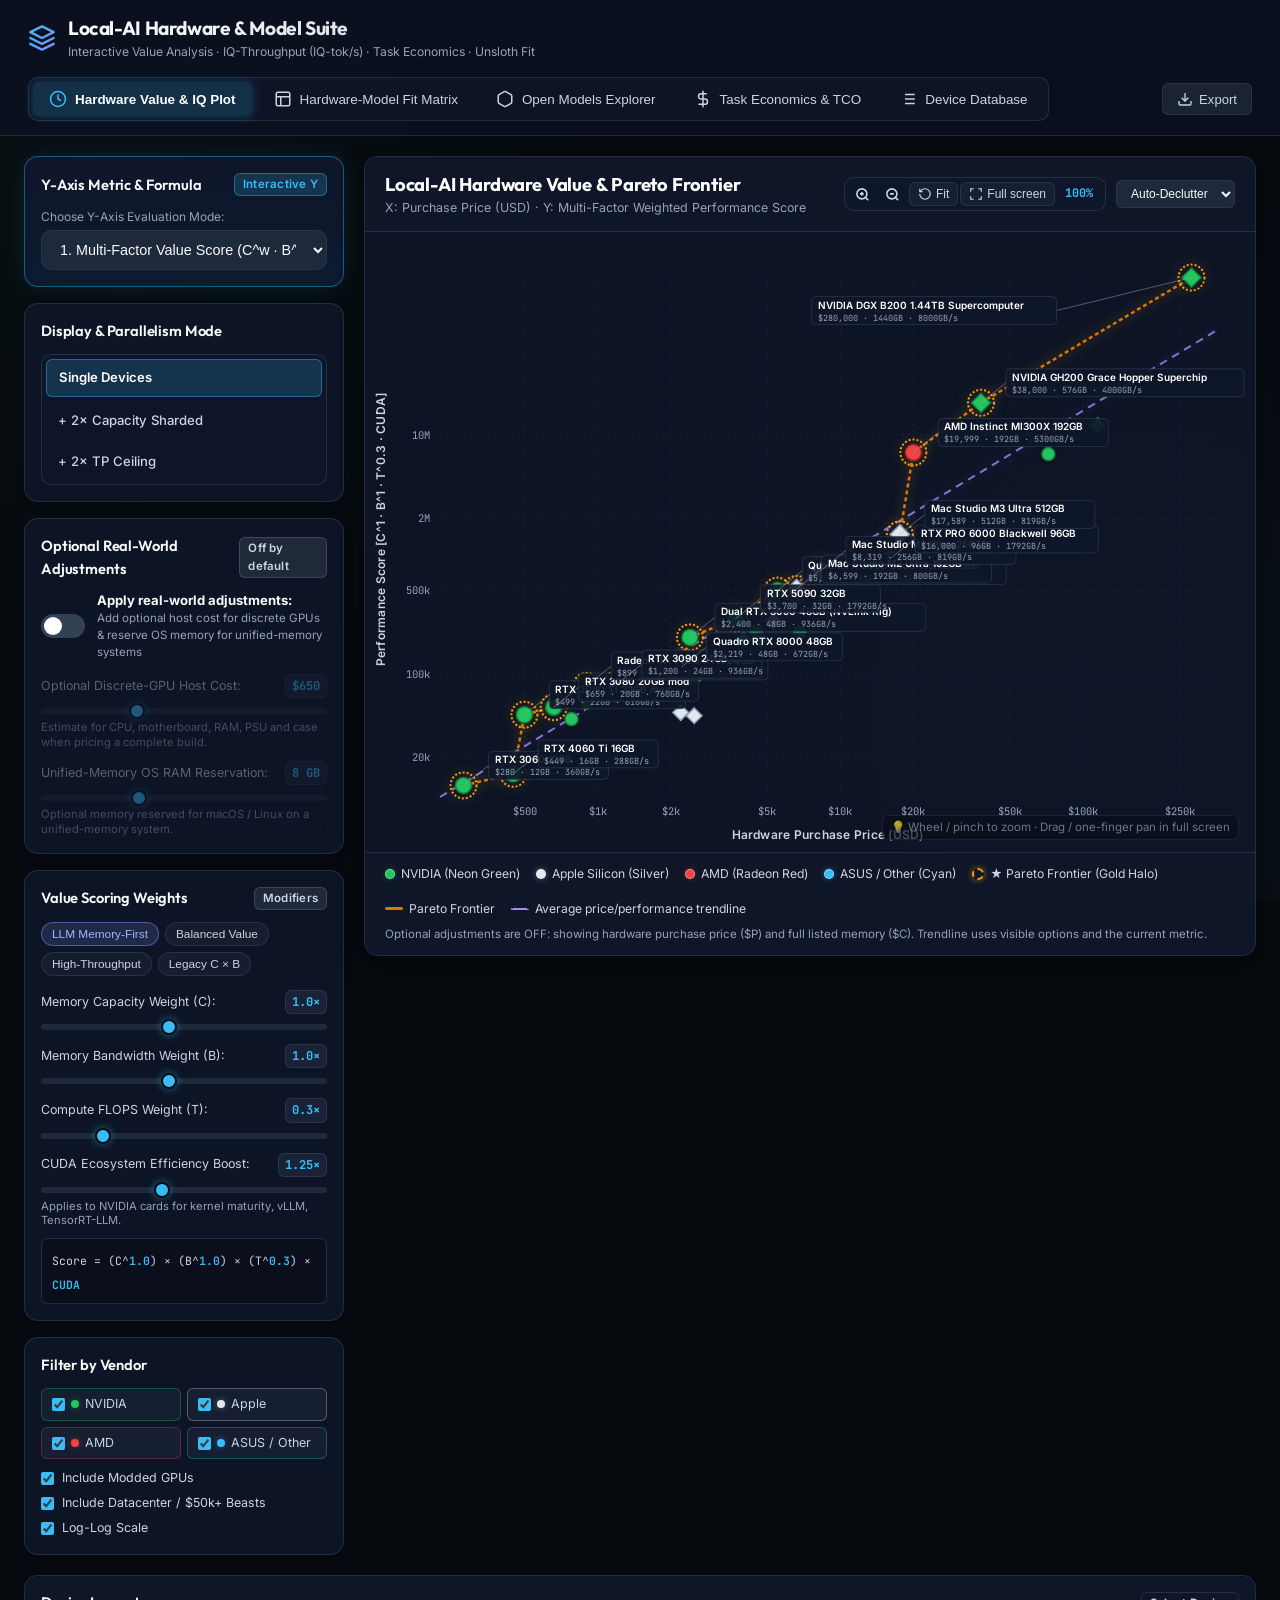
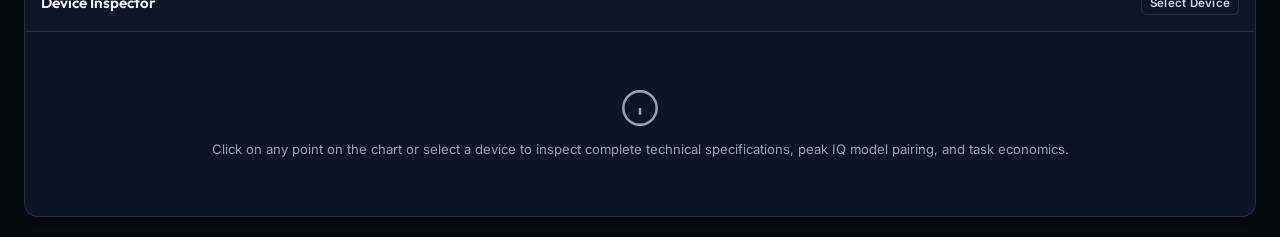
==== commit 9f71d406: "Add mobile plot fullscreen controls" ====
--- a/dashboard/index.html
+++ b/dashboard/index.html
@@ -7,7 +7,7 @@
   <link rel="preconnect" href="https://fonts.googleapis.com">
   <link rel="preconnect" href="https://fonts.gstatic.com" crossorigin>
   <link href="https://fonts.googleapis.com/css2?family=Inter:wght@300;400;500;600;700;800&family=JetBrains+Mono:wght@400;500;700&family=Outfit:wght@500;600;700;800&display=swap" rel="stylesheet">
-  <link rel="stylesheet" href="styles.css">
+  <link rel="stylesheet" href="styles.css?v=20260814-fullscreen">
 </head>
 <body class="dark-theme">
   <div class="app-layout">
@@ -113,39 +113,39 @@
               </div>
             </div>
 
-            <!-- System Context & OS Overhead Box -->
+            <!-- Optional Real-World Adjustments Box -->
             <div class="panel-card">
               <div class="panel-card-header">
                 <div class="header-with-badge">
-                  <h3 class="panel-title">System Context & Host Overhead</h3>
-                  <span class="badge badge-subtle">Fair TCO</span>
+                  <h3 class="panel-title">Optional Real-World Adjustments</h3>
+                  <span class="badge badge-subtle">Off by default</span>
                 </div>
               </div>
               <div class="toggle-control-group">
                 <label class="switch-control">
-                  <input type="checkbox" id="toggleSystemContext" checked>
+                  <input type="checkbox" id="toggleSystemContext">
                   <span class="slider-switch"></span>
-                  <span class="switch-label"><strong>Account for System Context:</strong><br><small>Add Host Cost for Discrete GPUs &amp; Deduct OS Overhead for Unified Memory</small></span>
+                  <span class="switch-label"><strong>Apply real-world adjustments:</strong><br><small>Add optional host cost for discrete GPUs &amp; reserve OS memory for unified-memory systems</small></span>
                 </label>
               </div>
 
               <div class="system-context-sliders" id="systemContextControls">
                 <div class="slider-field">
                   <div class="slider-field-header">
-                    <span>Discrete GPU Host Platform Cost:</span>
+                    <span>Optional Discrete-GPU Host Cost:</span>
                     <strong class="val-badge" id="lblHostCost">$650</strong>
                   </div>
                   <input type="range" id="sliderHostCost" min="0" max="2000" step="50" value="650">
-                  <p class="field-hint">Discrete GPUs require CPU, Motherboard, RAM, PSU &amp; Case.</p>
+                  <p class="field-hint">Estimate for CPU, motherboard, RAM, PSU and case when pricing a complete build.</p>
                 </div>
 
                 <div class="slider-field">
                   <div class="slider-field-header">
-                    <span>Unified Memory (Mac) OS RAM Overhead:</span>
+                    <span>Unified-Memory OS RAM Reservation:</span>
                     <strong class="val-badge" id="lblOsOverhead">8 GB</strong>
                   </div>
                   <input type="range" id="sliderOsOverhead" min="0" max="24" step="1" value="8">
-                  <p class="field-hint">Mac Studio / APUs include CPU+Mobo ($0 extra), but macOS reserves 6–10GB.</p>
+                  <p class="field-hint">Optional memory reserved for macOS / Linux on a unified-memory system.</p>
                 </div>
               </div>
             </div>
@@ -256,7 +256,7 @@
           </aside>
 
           <!-- Main Interactive Plot Area (Taller & Rich Zoom/Pan Controls) -->
-          <div class="main-plot-container">
+          <div class="main-plot-container" id="mainPlotContainer">
             <div class="plot-header-bar">
               <div class="plot-title-group">
                 <h2 class="plot-title" id="plotHeaderTitle">Local-AI Hardware Value &amp; Pareto Frontier</h2>
@@ -276,6 +276,10 @@
                     <svg width="14" height="14" viewBox="0 0 24 24" fill="none" stroke="currentColor" stroke-width="2"><path d="M3 12a9 9 0 1 0 9-9 9.75 9.75 0 0 0-6.74 2.74L3 8"/><path d="M3 3v5h5"/></svg>
                     Fit
                   </button>
+                  <button class="btn-tool" id="btnFullscreenPlot" title="Open plot full screen" aria-pressed="false">
+                    <svg width="14" height="14" viewBox="0 0 24 24" fill="none" stroke="currentColor" stroke-width="2"><path d="M8 3H3v5M16 3h5v5M8 21H3v-5M16 21h5v-5"/></svg>
+                    Full screen
+                  </button>
                   <span class="zoom-level-pill" id="lblZoomLevel">100%</span>
                 </div>
 
@@ -294,7 +298,7 @@
             <div class="plot-wrapper" id="plotWrapper">
               <svg id="hardwareScatterPlot" class="main-chart-svg"></svg>
               <div id="plotTooltip" class="chart-tooltip"></div>
-              <div class="canvas-help-hint">💡 Scroll to zoom · Drag canvas to pan</div>
+              <div class="canvas-help-hint">💡 Wheel / pinch to zoom · Drag / one-finger pan in full screen</div>
             </div>
 
             <!-- Chart Legend & Status Footer with Vendor Colors -->
@@ -306,9 +310,10 @@
                 <div class="legend-item"><span class="legend-vendor-dot dot-asus"></span> ASUS / Other (Cyan)</div>
                 <div class="legend-item"><span class="legend-marker marker-pareto-ring"></span> ★ Pareto Frontier (Gold Halo)</div>
                 <div class="legend-item"><span class="legend-line marker-line"></span> Pareto Frontier</div>
+                <div class="legend-item"><span class="legend-line marker-trendline"></span> Average price/performance trendline</div>
               </div>
               <div class="chart-note-footer" id="chartFootnote">
-                System Context is active: Discrete GPUs include +$650 platform host cost; Unified systems deduct 8GB OS memory.
+                Optional adjustments are off: showing hardware purchase price and full listed memory. Trendline uses the visible options and current metric.
               </div>
             </div>
           </div>
@@ -584,6 +589,6 @@
   </div>
 
   <!-- Scripts -->
-  <script src="app.js"></script>
+  <script src="app.js?v=20260814-fullscreen"></script>
 </body>
 </html>
--- a/dashboard/styles.css
+++ b/dashboard/styles.css
@@ -567,6 +567,30 @@
   overflow: hidden;
 }
 
+body.plot-fullscreen-active {
+  overflow: hidden;
+}
+
+body.plot-fullscreen-active .main-plot-container {
+  position: fixed;
+  inset: 0;
+  z-index: 1000;
+  width: 100vw;
+  height: 100vh;
+  min-height: 100vh;
+  border-radius: 0;
+  margin: 0;
+}
+
+body.plot-fullscreen-active .plot-wrapper {
+  min-height: 0;
+  touch-action: none;
+}
+
+body.plot-fullscreen-active .main-chart-svg {
+  min-height: 0;
+}
+
 .plot-header-bar {
   display: flex;
   align-items: center;
@@ -674,6 +698,7 @@
   min-height: 620px;
   width: 100%;
   cursor: grab;
+  touch-action: pan-y;
 }
 
 .plot-wrapper.is-panning {
@@ -736,6 +761,66 @@
   stroke-width: 2.5;
   stroke-dasharray: 4 3;
   filter: drop-shadow(0 0 6px var(--color-pareto-glow));
+}
+
+.trendline {
+  fill: none;
+  stroke: #a78bfa;
+  stroke-width: 2;
+  stroke-dasharray: 8 6;
+  opacity: 0.8;
+  filter: drop-shadow(0 0 4px rgba(167, 139, 250, 0.35));
+  pointer-events: none;
+}
+
+.selection-gap-annotation {
+  pointer-events: none;
+}
+
+.selection-gap-line {
+  stroke-width: 2.5;
+  stroke-dasharray: 4 3;
+  opacity: 0.95;
+}
+
+.selection-gap-annotation.ahead .selection-gap-line,
+.selection-gap-annotation.ahead .selection-gap-label {
+  stroke: #22c55e;
+  fill: #86efac;
+}
+
+.selection-gap-annotation.ahead .selection-gap-endpoint { stroke: #22c55e; }
+
+.selection-gap-annotation.behind .selection-gap-line,
+.selection-gap-annotation.behind .selection-gap-label {
+  stroke: #fb923c;
+  fill: #fdba74;
+}
+
+.selection-gap-annotation.behind .selection-gap-endpoint { stroke: #fb923c; }
+
+.selection-gap-annotation.at-average .selection-gap-line,
+.selection-gap-annotation.at-average .selection-gap-label {
+  stroke: #a78bfa;
+  fill: #c4b5fd;
+}
+
+.selection-gap-annotation.at-average .selection-gap-endpoint { stroke: #a78bfa; }
+
+.selection-gap-endpoint {
+  fill: var(--bg-card);
+  stroke: currentColor;
+  stroke-width: 2;
+}
+
+.selection-gap-label {
+  font-family: var(--font-mono);
+  font-size: 10px;
+  font-weight: 700;
+  paint-order: stroke;
+  stroke: rgba(10, 15, 26, 0.9);
+  stroke-width: 4px;
+  stroke-linejoin: round;
 }
 
 .data-marker {
@@ -884,10 +969,47 @@
 }
 
 .legend-line { width: 18px; height: 3px; background: var(--color-frontier); border-radius: 2px; }
+.marker-trendline { height: 0; background: transparent; border-top: 2px dashed #a78bfa; }
 
 .chart-note-footer {
   font-size: 0.72rem;
   color: var(--text-muted);
+}
+
+.trendline-comparison-card {
+  background: rgba(30, 41, 59, 0.46);
+  border: 1px solid rgba(167, 139, 250, 0.45);
+  border-left: 3px solid #a78bfa;
+  border-radius: var(--radius-md);
+  padding: 10px 12px;
+}
+
+.trendline-comparison-card.ahead {
+  border-color: rgba(34, 197, 94, 0.45);
+  border-left-color: #22c55e;
+}
+
+.trendline-comparison-card.behind {
+  border-color: rgba(251, 146, 60, 0.45);
+  border-left-color: #fb923c;
+}
+
+.trendline-comparison-value {
+  color: #c4b5fd;
+  font-family: var(--font-mono);
+  font-size: 1rem;
+  font-weight: 700;
+  margin-top: 3px;
+}
+
+.trendline-comparison-card.ahead .trendline-comparison-value { color: #86efac; }
+.trendline-comparison-card.behind .trendline-comparison-value { color: #fdba74; }
+
+.trendline-comparison-note {
+  color: var(--text-secondary);
+  font-size: 0.72rem;
+  line-height: 1.35;
+  margin-top: 4px;
 }
 
 /* ================= DETAIL DRAWER ================= */
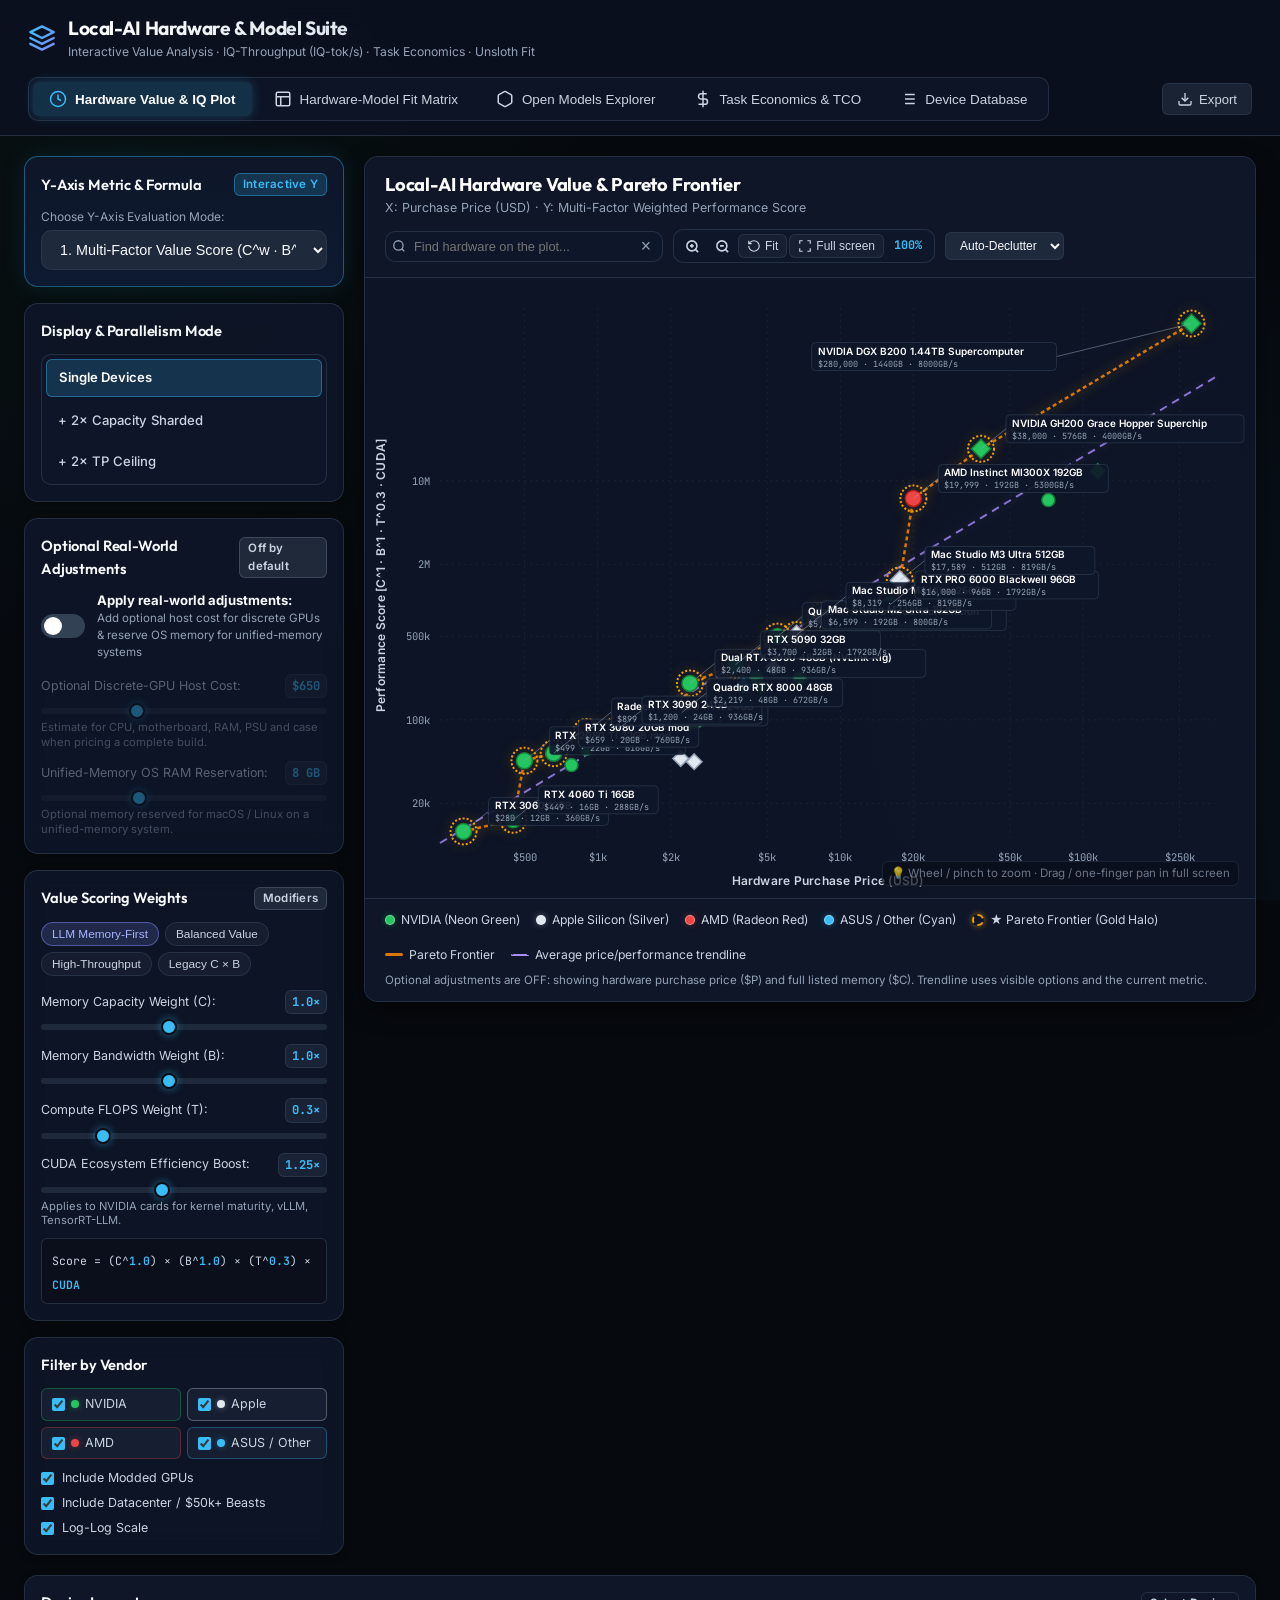
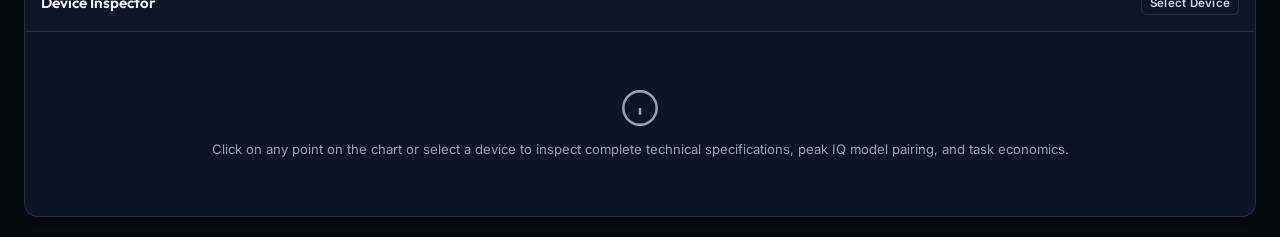
==== commit 04833a18: "Add plot device search that highlights and reveals the matching point Adds a search box to the Hardw" ====
--- a/dashboard/index.html
+++ b/dashboard/index.html
@@ -265,6 +265,17 @@
               
               <!-- Zoom, Pan & Label Controls -->
               <div class="plot-tools">
+                <!-- Find a device by name and highlight it on the plot -->
+                <div class="plot-search-cluster">
+                  <svg class="plot-search-icon" width="14" height="14" viewBox="0 0 24 24" fill="none" stroke="currentColor" stroke-width="2.2"><circle cx="11" cy="11" r="8"/><line x1="21" y1="21" x2="16.65" y2="16.65"/></svg>
+                  <input type="text" id="txtSearchPlot" class="search-input search-input-plot"
+                         placeholder="Find hardware on the plot..." autocomplete="off"
+                         role="combobox" aria-expanded="false" aria-autocomplete="list"
+                         aria-controls="plotSearchResults" title="Search hardware and highlight it on the plot">
+                  <button class="plot-search-clear" id="btnClearPlotSearch" title="Clear search" aria-label="Clear search" hidden>&times;</button>
+                  <ul class="plot-search-results" id="plotSearchResults" role="listbox" aria-label="Matching hardware" hidden></ul>
+                </div>
+
                 <div class="zoom-controls-cluster">
                   <button class="btn-tool-icon" id="btnZoomIn" title="Zoom In (+)">
                     <svg width="15" height="15" viewBox="0 0 24 24" fill="none" stroke="currentColor" stroke-width="2.5"><circle cx="11" cy="11" r="8"/><line x1="21" y1="21" x2="16.65" y2="16.65"/><line x1="11" y1="8" x2="11" y2="14"/><line x1="8" y1="11" x2="14" y2="11"/></svg>
--- a/dashboard/styles.css
+++ b/dashboard/styles.css
@@ -621,6 +621,128 @@
   gap: 10px;
 }
 
+/* Plot Device Search — find hardware by name and highlight it on the plot */
+.plot-search-cluster {
+  position: relative;
+  display: flex;
+  align-items: center;
+  background: rgba(15, 23, 42, 0.9);
+  border: 1px solid var(--border-color);
+  border-radius: var(--radius-md);
+  padding: 0 6px;
+  transition: border-color 0.2s ease;
+}
+
+.plot-search-cluster:focus-within {
+  border-color: var(--border-focus);
+}
+
+.plot-search-icon {
+  color: var(--text-muted);
+  flex-shrink: 0;
+}
+
+.search-input.search-input-plot {
+  width: 230px;
+  background: transparent;
+  border: none;
+  padding: 7px 8px;
+  font-size: 0.8rem;
+}
+
+.search-input.search-input-plot:focus {
+  border: none;
+}
+
+.plot-search-clear {
+  display: inline-flex;
+  align-items: center;
+  justify-content: center;
+  width: 20px;
+  height: 20px;
+  flex-shrink: 0;
+  background: transparent;
+  border: none;
+  color: var(--text-muted);
+  font-size: 1.1rem;
+  line-height: 1;
+  border-radius: var(--radius-sm);
+  cursor: pointer;
+}
+
+.plot-search-clear:hover {
+  color: var(--text-primary);
+  background: rgba(56, 189, 248, 0.12);
+}
+
+.plot-search-results {
+  position: absolute;
+  top: calc(100% + 6px);
+  left: 0;
+  width: 100%;
+  min-width: 260px;
+  max-height: 280px;
+  overflow-y: auto;
+  margin: 0;
+  padding: 4px;
+  list-style: none;
+  background: #0f172a;
+  border: 1px solid var(--border-color);
+  border-radius: var(--radius-md);
+  box-shadow: 0 12px 30px rgba(0, 0, 0, 0.55);
+  z-index: 80;
+}
+
+.plot-search-item {
+  display: flex;
+  align-items: baseline;
+  justify-content: space-between;
+  gap: 10px;
+  padding: 7px 10px;
+  border-radius: var(--radius-sm);
+  cursor: pointer;
+  font-size: 0.8rem;
+  color: var(--text-secondary);
+}
+
+.plot-search-item:hover,
+.plot-search-item.is-active {
+  background: rgba(56, 189, 248, 0.14);
+  color: var(--text-primary);
+}
+
+.plot-search-item .psr-name {
+  font-weight: 600;
+  white-space: nowrap;
+  overflow: hidden;
+  text-overflow: ellipsis;
+}
+
+.plot-search-item .psr-meta {
+  font-family: var(--font-mono);
+  font-size: 0.7rem;
+  color: var(--text-muted);
+  white-space: nowrap;
+  flex-shrink: 0;
+}
+
+.plot-search-empty {
+  padding: 10px;
+  font-size: 0.78rem;
+  color: var(--text-muted);
+  text-align: center;
+}
+
+@media (max-width: 1024px) {
+  .plot-search-cluster {
+    order: -1;
+    width: 100%;
+  }
+  .search-input.search-input-plot {
+    width: 100%;
+  }
+}
+
 /* Zoom Cluster Controls */
 .zoom-controls-cluster {
   display: flex;
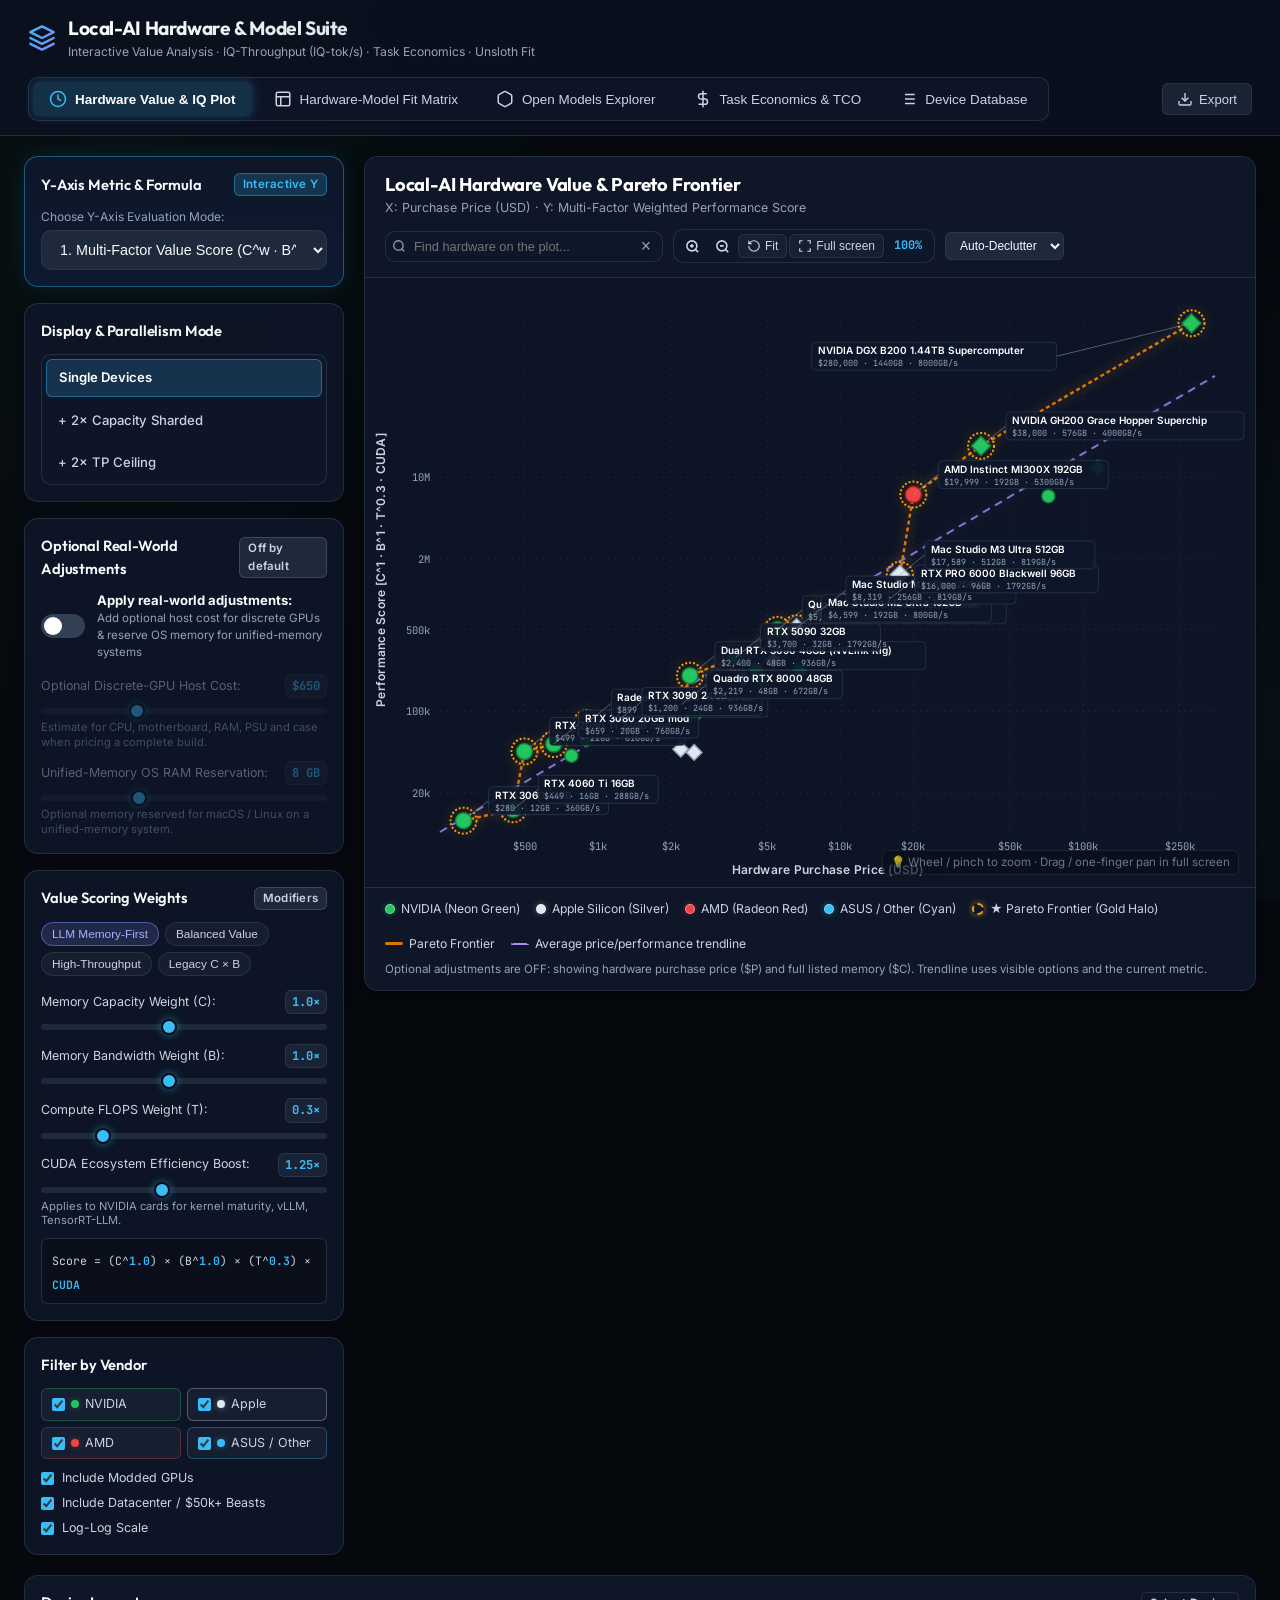
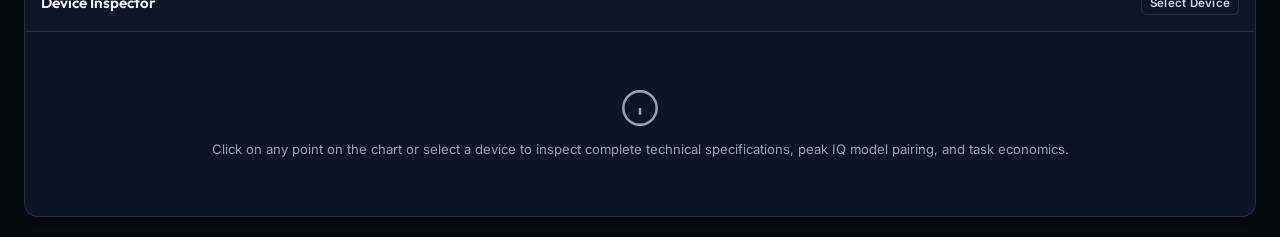
==== commit 1673a950: "Size the plot to the window so the legend stops falling below the fold The plot block was pinned tal" ====
--- a/dashboard/index.html
+++ b/dashboard/index.html
@@ -7,7 +7,7 @@
   <link rel="preconnect" href="https://fonts.googleapis.com">
   <link rel="preconnect" href="https://fonts.gstatic.com" crossorigin>
   <link href="https://fonts.googleapis.com/css2?family=Inter:wght@300;400;500;600;700;800&family=JetBrains+Mono:wght@400;500;700&family=Outfit:wght@500;600;700;800&display=swap" rel="stylesheet">
-  <link rel="stylesheet" href="styles.css?v=20260814-fullscreen">
+  <link rel="stylesheet" href="styles.css?v=20260816-fit-viewport">
 </head>
 <body class="dark-theme">
   <div class="app-layout">
@@ -600,6 +600,6 @@
   </div>
 
   <!-- Scripts -->
-  <script src="app.js?v=20260814-fullscreen"></script>
+  <script src="app.js?v=20260816-fit-viewport"></script>
 </body>
 </html>
--- a/dashboard/styles.css
+++ b/dashboard/styles.css
@@ -562,7 +562,9 @@
   border: 1px solid var(--border-color);
   border-radius: var(--radius-lg);
   box-shadow: var(--shadow-md);
-  min-height: 750px;
+  /* Was a flat 750px. It only binds on short windows, and there it must not force
+     the block taller than the window itself. */
+  min-height: min(750px, 90vh);
   position: relative;
   overflow: hidden;
 }
@@ -817,7 +819,11 @@
 .plot-wrapper {
   flex: 1;
   position: relative;
-  min-height: 620px;
+  /* Was a flat 620px, which pushed the legend below the fold on short windows.
+     The header bar and legend footer cost about 291px together, so keep the full
+     620px canvas whenever the window can afford it and shrink the canvas — rather
+     than shoving the legend off screen — when it cannot. Never below 260px. */
+  min-height: clamp(260px, calc(100vh - 291px), 620px);
   width: 100%;
   cursor: grab;
   touch-action: pan-y;
@@ -830,7 +836,9 @@
 .main-chart-svg {
   width: 100%;
   height: 100%;
-  min-height: 620px;
+  /* Was a second 620px floor, which overrode any shrinking of .plot-wrapper. The
+     wrapper is now the single source of truth for canvas height; the SVG fills it. */
+  min-height: 0;
   display: block;
   user-select: none;
 }
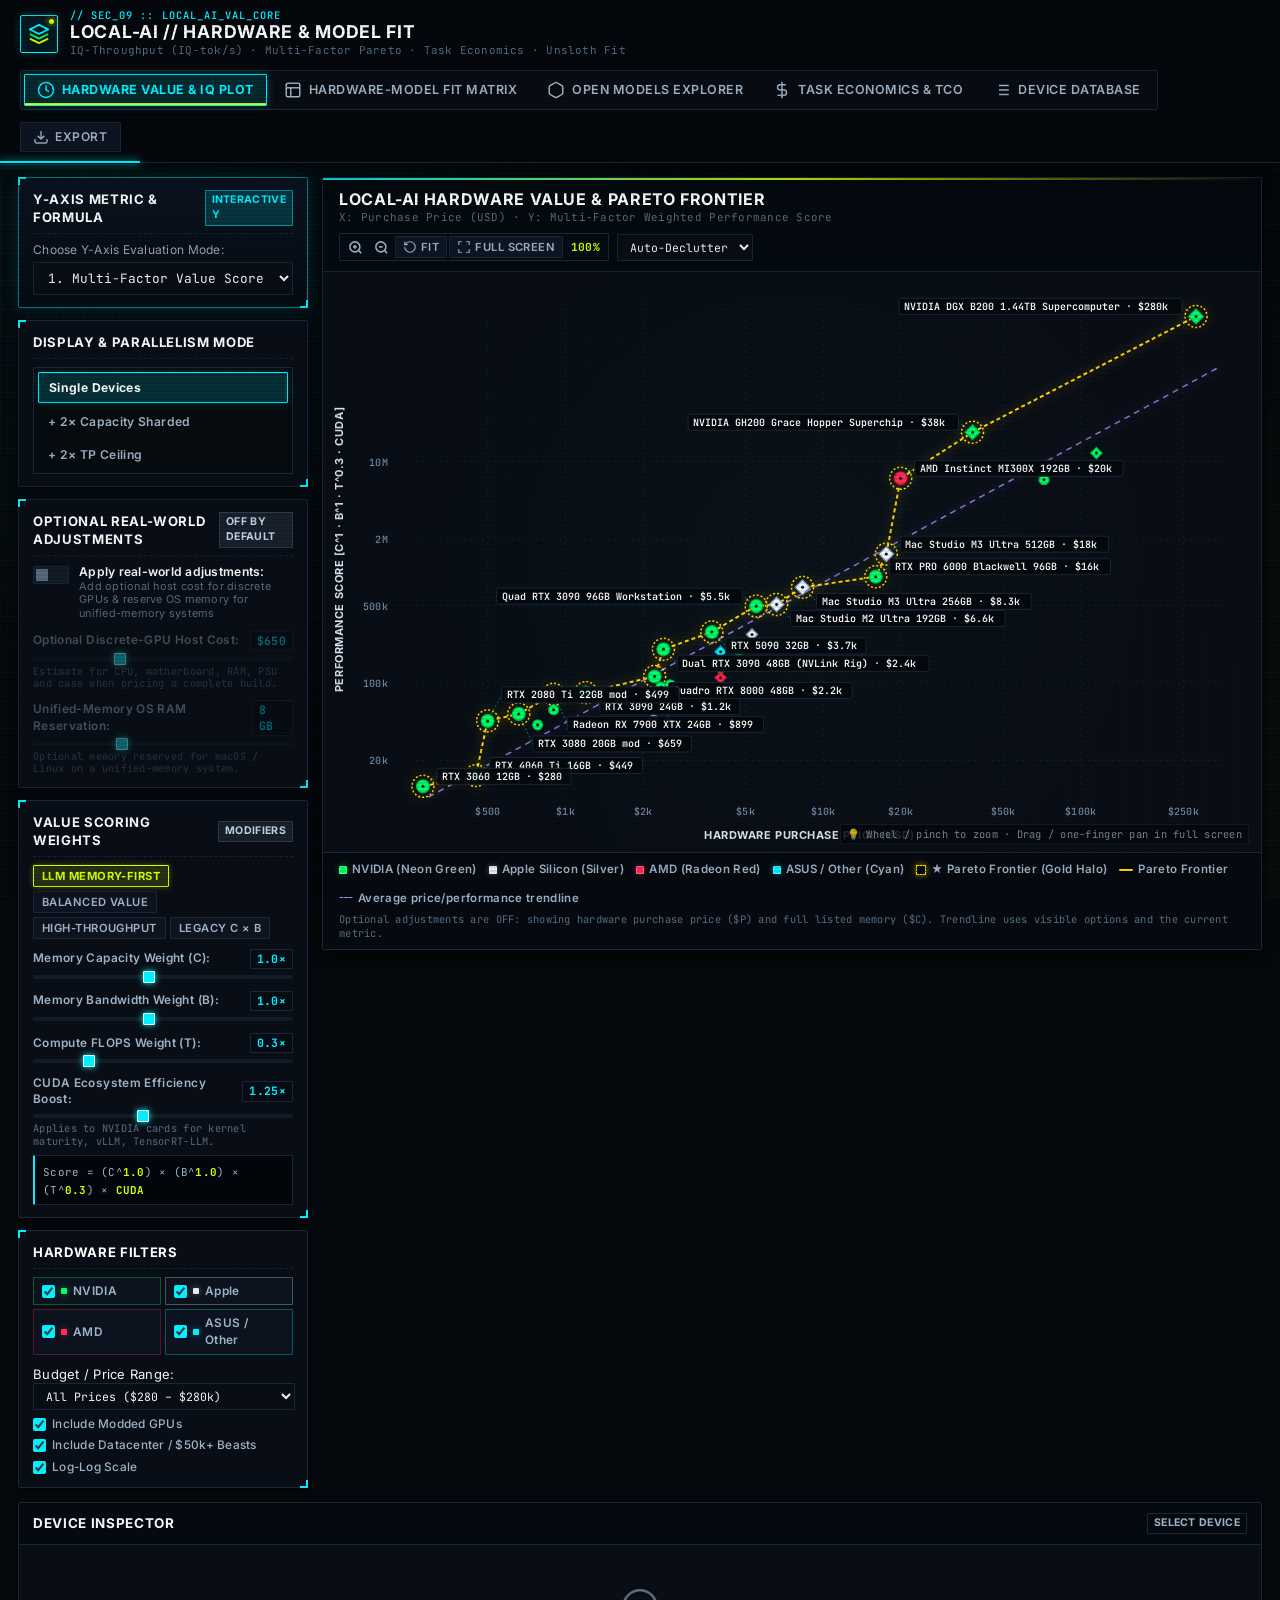
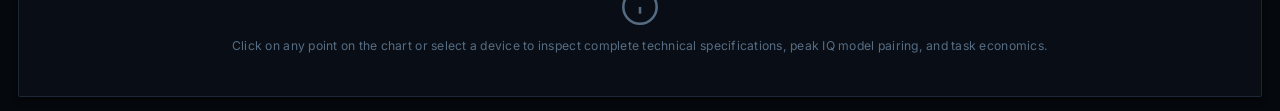
==== commit 229dcdc8: "Update local AI hardware handoff implementation" ====
--- a/dashboard/index.html
+++ b/dashboard/index.html
@@ -3,32 +3,30 @@
 <head>
   <meta charset="UTF-8">
   <meta name="viewport" content="width=device-width, initial-scale=1.0">
-  <title>Local-AI Hardware Value & Model Fit Dashboard</title>
+  <title>Local-AI Hardware Value & Model Fit Suite // Cyberpunk Edition</title>
   <link rel="preconnect" href="https://fonts.googleapis.com">
   <link rel="preconnect" href="https://fonts.gstatic.com" crossorigin>
-  <link href="https://fonts.googleapis.com/css2?family=Inter:wght@300;400;500;600;700;800&family=JetBrains+Mono:wght@400;500;700&family=Outfit:wght@500;600;700;800&display=swap" rel="stylesheet">
-  <link rel="stylesheet" href="styles.css?v=20260816-fit-viewport">
+  <link href="https://fonts.googleapis.com/css2?family=Chakra+Petch:ital,wght@0,400;0,500;0,600;0,700;1,400;1,600&family=JetBrains+Mono:wght@300;400;500;600;700;800&family=Rajdhani:wght@500;600;700&family=Inter:wght@400;500;600&display=swap" rel="stylesheet">
+  <link rel="stylesheet" href="styles.css?v=20260816-cyberpunk">
 </head>
-<body class="dark-theme">
+<body class="dark-theme cyberpunk-hud">
   <div class="app-layout">
     <!-- Top Navigation Header -->
     <header class="app-header">
       <div class="header-left">
         <div class="brand-logo">
-          <svg width="28" height="28" viewBox="0 0 24 24" fill="none" xmlns="http://www.w3.org/2000/svg">
-            <path d="M12 2L2 7L12 12L22 7L12 2Z" stroke="url(#brandGrad)" stroke-width="2" stroke-linecap="round" stroke-linejoin="round"/>
-            <path d="M2 17L12 22L22 17" stroke="url(#brandGrad)" stroke-width="2" stroke-linecap="round" stroke-linejoin="round"/>
-            <path d="M2 12L12 17L22 12" stroke="url(#brandGrad)" stroke-width="2" stroke-linecap="round" stroke-linejoin="round"/>
-            <defs>
-              <linearGradient id="brandGrad" x1="2" y1="2" x2="22" y2="22" gradientUnits="userSpaceOnUse">
-                <stop stop-color="#38bdf8"/>
-                <stop offset="1" stop-color="#818cf8"/>
-              </linearGradient>
-            </defs>
-          </svg>
+          <div class="brand-badge-icon">
+            <span class="hud-status-blink"></span>
+            <svg width="22" height="22" viewBox="0 0 24 24" fill="none" xmlns="http://www.w3.org/2000/svg">
+              <path d="M12 2L2 7L12 12L22 7L12 2Z" stroke="#00f0ff" stroke-width="2" stroke-linejoin="round"/>
+              <path d="M2 17L12 22L22 17" stroke="#d4ff00" stroke-width="2" stroke-linejoin="round"/>
+              <path d="M2 12L12 17L22 12" stroke="#00ff66" stroke-width="2" stroke-linejoin="round"/>
+            </svg>
+          </div>
           <div>
-            <h1 class="brand-title">Local-AI Hardware & Model Suite</h1>
-            <p class="brand-subtitle">Interactive Value Analysis · IQ-Throughput (IQ-tok/s) · Task Economics · Unsloth Fit</p>
+            <div class="brand-meta-code">// SEC_09 :: LOCAL_AI_VAL_CORE</div>
+            <h1 class="brand-title">LOCAL-AI // HARDWARE &amp; MODEL FIT</h1>
+            <p class="brand-subtitle">IQ-Throughput (IQ-tok/s) · Multi-Factor Pareto · Task Economics · Unsloth Fit</p>
           </div>
         </div>
       </div>
@@ -236,16 +234,27 @@
 
             </div>
 
-            <!-- Hardware Filters with Color Indicators -->
+            <!-- Hardware Filters with Color Indicators & Price Range -->
             <div class="panel-card">
               <div class="panel-card-header">
-                <h3 class="panel-title">Filter by Vendor</h3>
+                <h3 class="panel-title">Hardware Filters</h3>
               </div>
               <div class="filter-chips-grid">
                 <label class="filter-chip chip-nvidia"><input type="checkbox" class="vendor-filter" value="NVIDIA" checked> <span class="vendor-dot dot-nvidia"></span> NVIDIA</label>
                 <label class="filter-chip chip-apple"><input type="checkbox" class="vendor-filter" value="Apple" checked> <span class="vendor-dot dot-apple"></span> Apple</label>
                 <label class="filter-chip chip-amd"><input type="checkbox" class="vendor-filter" value="AMD" checked> <span class="vendor-dot dot-amd"></span> AMD</label>
                 <label class="filter-chip chip-asus"><input type="checkbox" class="vendor-filter" value="ASUS" checked> <span class="vendor-dot dot-asus"></span> ASUS / Other</label>
+              </div>
+              <div class="filter-field-group" style="margin-top:10px;">
+                <label class="field-label-sm">Budget / Price Range:</label>
+                <select id="selPlotPriceFilter" class="select-input-sm">
+                  <option value="all" selected>All Prices ($280 – $280k)</option>
+                  <option value="under1k">Budget: Under $1,000</option>
+                  <option value="1k-3k">Sweet Spot: $1k – $3k</option>
+                  <option value="3k-10k">Pro / Workstation: $3k – $10k</option>
+                  <option value="10k-50k">Enterprise High-End: $10k – $50k</option>
+                  <option value="datacenter">Datacenter Beasts: $50k+</option>
+                </select>
               </div>
               <div class="filter-checkboxes-row">
                 <label class="checkbox-label"><input type="checkbox" id="chkIncludeModded" checked> Include Modded GPUs</label>
@@ -265,17 +274,6 @@
               
               <!-- Zoom, Pan & Label Controls -->
               <div class="plot-tools">
-                <!-- Find a device by name and highlight it on the plot -->
-                <div class="plot-search-cluster">
-                  <svg class="plot-search-icon" width="14" height="14" viewBox="0 0 24 24" fill="none" stroke="currentColor" stroke-width="2.2"><circle cx="11" cy="11" r="8"/><line x1="21" y1="21" x2="16.65" y2="16.65"/></svg>
-                  <input type="text" id="txtSearchPlot" class="search-input search-input-plot"
-                         placeholder="Find hardware on the plot..." autocomplete="off"
-                         role="combobox" aria-expanded="false" aria-autocomplete="list"
-                         aria-controls="plotSearchResults" title="Search hardware and highlight it on the plot">
-                  <button class="plot-search-clear" id="btnClearPlotSearch" title="Clear search" aria-label="Clear search" hidden>&times;</button>
-                  <ul class="plot-search-results" id="plotSearchResults" role="listbox" aria-label="Matching hardware" hidden></ul>
-                </div>
-
                 <div class="zoom-controls-cluster">
                   <button class="btn-tool-icon" id="btnZoomIn" title="Zoom In (+)">
                     <svg width="15" height="15" viewBox="0 0 24 24" fill="none" stroke="currentColor" stroke-width="2.5"><circle cx="11" cy="11" r="8"/><line x1="21" y1="21" x2="16.65" y2="16.65"/><line x1="11" y1="8" x2="11" y2="14"/><line x1="8" y1="11" x2="14" y2="11"/></svg>
@@ -378,11 +376,40 @@
               <div class="control-group-inline">
                 <label>Model Parameter Class:</label>
                 <select id="selModelClass" class="select-input">
-                  <option value="all" selected>All Models (45+)</option>
-                  <option value="compact">Compact (&le;14B)</option>
-                  <option value="mid">Mid-Range (15B–70B)</option>
-                  <option value="large">Large (71B–150B)</option>
+                  <option value="all" selected>All Models (50+)</option>
+                  <option value="compact">Compact (≤14B)</option>
+                  <option value="mid">Mid-Range (15B–35B · Qwen 27B/32B)</option>
+                  <option value="large">Large (36B–150B)</option>
                   <option value="ultra">Ultra / Frontier (>150B)</option>
+                </select>
+              </div>
+              <div class="control-group-inline">
+                <label>Release Date:</label>
+                <select id="selMatrixDateFilter" class="select-input">
+                  <option value="all" selected>All Dates</option>
+                  <option value="2026">2026 (Latest SOTA)</option>
+                  <option value="2025">2025–2026</option>
+                  <option value="2024">2024</option>
+                </select>
+              </div>
+              <div class="control-group-inline">
+                <label>Min AA Intelligence:</label>
+                <select id="selMatrixMinIQ" class="select-input">
+                  <option value="0" selected>All (0+)</option>
+                  <option value="40">≥ 40 IQ</option>
+                  <option value="48">≥ 48 IQ (GPT-4 Class)</option>
+                  <option value="52">≥ 52 IQ (Frontier)</option>
+                  <option value="55">≥ 55 IQ (SOTA)</option>
+                </select>
+              </div>
+              <div class="control-group-inline">
+                <label>Hardware Max Price:</label>
+                <select id="selMatrixMaxPrice" class="select-input">
+                  <option value="all" selected>All Prices</option>
+                  <option value="under1k">&lt; $1,000</option>
+                  <option value="1k-3k">$1,000 – $3,000</option>
+                  <option value="3k-10k">$3,000 – $10,000</option>
+                  <option value="10k-plus">$10,000+</option>
                 </select>
               </div>
             </div>
@@ -456,10 +483,72 @@
           <div class="models-header-bar">
             <div>
               <h2 class="section-title">Artificial Analysis &amp; Unsloth Open-Source AI Models</h2>
-              <p class="section-subtitle">Independently benchmarked intelligence, output speed, parameter count, and Unsloth quantization quality metrics</p>
-            </div>
-            <div class="models-search-box">
-              <input type="text" id="txtSearchModels" placeholder="Search models by name, creator, architecture..." class="search-input">
+              <p class="section-subtitle">Independently benchmarked intelligence (MMLU-Pro, GPQA, MATH-500, HumanEval), release dates, output speeds, and Unsloth quantization footprints</p>
+            </div>
+            <div class="models-header-stats">
+              <span id="lblModelFilterCount" class="badge badge-accent">53 models loaded</span>
+            </div>
+          </div>
+
+          <!-- Comprehensive Models Filter Toolbar -->
+          <div class="models-filter-toolbar">
+            <div class="filter-item-search">
+              <input type="text" id="txtSearchModels" placeholder="Search models, labs, architectures..." class="search-input">
+            </div>
+            <div class="filter-item">
+              <label>Release Date:</label>
+              <select id="selModelDateFilter" class="select-input">
+                <option value="all" selected>All Release Dates</option>
+                <option value="2026">2026 (Latest SOTA)</option>
+                <option value="2025">2025–2026 (Recent)</option>
+                <option value="2024">2024</option>
+              </select>
+            </div>
+            <div class="filter-item">
+              <label>Min AA Intelligence:</label>
+              <select id="selModelMinIQ" class="select-input">
+                <option value="0" selected>All Intelligence (0+)</option>
+                <option value="35">≥ 35 (Capable)</option>
+                <option value="42">≥ 42 (Strong)</option>
+                <option value="48">≥ 48 (Advanced / GPT-4o)</option>
+                <option value="52">≥ 52 (Frontier Reasoning)</option>
+                <option value="55">≥ 55 (SOTA High-IQ)</option>
+              </select>
+            </div>
+            <div class="filter-item">
+              <label>Parameter Size:</label>
+              <select id="selModelSizeFilter" class="select-input">
+                <option value="all" selected>All Sizes</option>
+                <option value="compact">Compact (≤14B)</option>
+                <option value="mid">Mid-Range (15B–35B · Qwen 27B/32B)</option>
+                <option value="large">Large (36B–100B)</option>
+                <option value="frontier">Frontier (>100B)</option>
+              </select>
+            </div>
+            <div class="filter-item">
+              <label>Creator / Lab:</label>
+              <select id="selModelLabFilter" class="select-input">
+                <option value="all" selected>All Labs</option>
+                <option value="Alibaba Qwen">Alibaba Qwen</option>
+                <option value="DeepSeek AI">DeepSeek AI</option>
+                <option value="Meta AI">Meta AI</option>
+                <option value="Google DeepMind">Google DeepMind</option>
+                <option value="Mistral AI">Mistral AI</option>
+                <option value="Microsoft">Microsoft</option>
+                <option value="Other">Other Labs</option>
+              </select>
+            </div>
+            <div class="filter-item">
+              <label>Sort By:</label>
+              <select id="selModelSort" class="select-input">
+                <option value="intelligence_desc" selected>AA Intelligence (High → Low)</option>
+                <option value="date_desc">Release Date (Newest First)</option>
+                <option value="math_desc">MATH-500 Score (High → Low)</option>
+                <option value="code_desc">Coding HumanEval (High → Low)</option>
+                <option value="speed_desc">Generation Speed (tok/s)</option>
+                <option value="params_desc">Model Size (Large → Small)</option>
+                <option value="params_asc">Model Size (Small → Large)</option>
+              </select>
             </div>
           </div>
 
@@ -565,8 +654,32 @@
                 <h2 class="section-title">Local-AI Hardware Database &amp; Total Cost Analysis</h2>
                 <p class="section-subtitle">34 audited hardware options: budget consumer GPUs, multi-GPU rigs, Mac Studio systems, and $100k+ enterprise beasts</p>
               </div>
-              <div class="table-actions">
-                <input type="text" id="txtSearchDevices" placeholder="Filter devices..." class="search-input">
+              <div class="table-actions-bar">
+                <input type="text" id="txtSearchDevices" placeholder="Filter devices by name..." class="search-input">
+                <select id="selDeviceVendorFilter" class="select-input-sm">
+                  <option value="all" selected>All Vendors</option>
+                  <option value="NVIDIA">NVIDIA</option>
+                  <option value="Apple">Apple Silicon</option>
+                  <option value="AMD">AMD</option>
+                  <option value="ASUS">ASUS / Other</option>
+                </select>
+                <select id="selDevicePriceFilter" class="select-input-sm">
+                  <option value="all" selected>All Prices</option>
+                  <option value="under1k">Under $1,000</option>
+                  <option value="1k-3k">$1,000 – $3,000</option>
+                  <option value="3k-10k">$3,000 – $10,000</option>
+                  <option value="10k-plus">$10,000+</option>
+                </select>
+                <select id="selDeviceVramFilter" class="select-input-sm">
+                  <option value="all" selected>All VRAM Sizes</option>
+                  <option value="12">≥ 12 GB VRAM</option>
+                  <option value="16">≥ 16 GB VRAM</option>
+                  <option value="24">≥ 24 GB VRAM</option>
+                  <option value="32">≥ 32 GB VRAM</option>
+                  <option value="48">≥ 48 GB VRAM</option>
+                  <option value="96">≥ 96 GB VRAM</option>
+                  <option value="128">≥ 128 GB VRAM</option>
+                </select>
               </div>
             </div>
 
@@ -600,6 +713,6 @@
   </div>
 
   <!-- Scripts -->
-  <script src="app.js?v=20260816-fit-viewport"></script>
+  <script src="app.js?v=20260814-fullscreen"></script>
 </body>
 </html>
--- a/dashboard/styles.css
+++ b/dashboard/styles.css
@@ -1,74 +1,114 @@
 /* ==========================================================================
-   Design System & Modern Glassmorphic Stylesheet for Local-AI Hardware Suite
+   MARATHON 2026 × GHOST IN THE SHELL (SECTION 9) TACTICAL HUD
+   Local-AI Hardware Value & Model Fit Dashboard
    ========================================================================== */
 
 :root {
-  /* HSL Tailored Color Palette */
-  --bg-primary: #06090e;
-  --bg-surface: #0b1120;
-  --bg-card: rgba(15, 23, 42, 0.85);
-  --bg-card-hover: rgba(30, 41, 59, 0.95);
+  /* High-Contrast Cyber Obsidian & Carbon Base */
+  --bg-primary: #05080c;
+  --bg-surface: #090e15;
+  --bg-card: rgba(10, 15, 23, 0.92);
+  --bg-card-hover: rgba(16, 24, 38, 0.96);
+  --bg-card-elevated: #0f1724;
+  --bg-darker: #020407;
   
-  --border-color: rgba(51, 65, 85, 0.6);
-  --border-focus: rgba(56, 189, 248, 0.8);
+  /* Tactical Border Hierarchy */
+  --border-color: #1a2736;
+  --border-subtle: #121c27;
+  --border-focus: #00f0ff;
+  --border-bright: rgba(0, 240, 255, 0.6);
   
-  --text-primary: #f8fafc;
-  --text-secondary: #cbd5e1;
-  --text-muted: #94a3b8;
+  /* High-Legibility Cyber Typography Colors */
+  --text-primary: #f0f6fc;
+  --text-secondary: #9eb2c6;
+  --text-muted: #566c82;
+  --text-dim: #3a4b5d;
   
-  --color-brand: #38bdf8;
-  --color-brand-purple: #818cf8;
-  --color-accent: #38bdf8;
+  /* Marathon & GITS Accent Palette */
+  --color-brand: #00f0ff;          /* Cyber Cyan */
+  --color-brand-glow: rgba(0, 240, 255, 0.4);
+  --color-lime: #d4ff00;           /* Marathon Acid Lime */
+  --color-lime-glow: rgba(212, 255, 0, 0.45);
+  --color-orange: #ff6600;         /* Thermal Hazard Amber */
+  --color-orange-glow: rgba(255, 102, 0, 0.45);
+  --color-pink: #ff0055;           /* Warning Magenta */
+  --color-frontier: #ffd700;       /* Solar Gold Pareto */
+  --color-frontier-glow: rgba(255, 215, 0, 0.55);
   
   /* Vendor Theme Colors */
-  --color-nvidia: #22c55e;
-  --color-nvidia-glow: rgba(34, 197, 94, 0.4);
-  --color-apple: #e2e8f0;
+  --color-nvidia: #00ff66;         /* Matrix Phosphor Green */
+  --color-nvidia-glow: rgba(0, 255, 102, 0.45);
+  --color-apple: #e2e8f0;          /* Titanium Silver */
   --color-apple-glow: rgba(226, 232, 240, 0.35);
-  --color-amd: #ef4444;
-  --color-amd-glow: rgba(239, 68, 68, 0.4);
-  --color-asus: #38bdf8;
-  --color-asus-glow: rgba(56, 189, 248, 0.4);
+  --color-amd: #ff2a55;            /* Laser Crimson */
+  --color-amd-glow: rgba(255, 42, 85, 0.45);
+  --color-asus: #00f0ff;           /* Cyber Cyan */
+  --color-asus-glow: rgba(0, 240, 255, 0.45);
   
-  --color-pareto: #f59e0b;
-  --color-pareto-glow: rgba(245, 158, 11, 0.6);
-  --color-frontier: #d97706;
-  --color-dominated: #475569;
+  --color-pareto: #ffd700;
+  --color-pareto-glow: rgba(255, 215, 0, 0.6);
+  --color-dominated: #405266;
   
+  /* High-Legibility Modern Typography Stack */
   --font-sans: 'Inter', -apple-system, BlinkMacSystemFont, 'Segoe UI', Roboto, sans-serif;
-  --font-display: 'Outfit', sans-serif;
-  --font-mono: 'JetBrains Mono', monospace;
+  --font-display: 'Inter', 'Rajdhani', -apple-system, sans-serif;
+  --font-mono: 'JetBrains Mono', 'Consolas', 'Courier New', monospace;
+  --font-tech: 'JetBrains Mono', 'Consolas', monospace;
   
-  --radius-sm: 6px;
-  --radius-md: 10px;
-  --radius-lg: 14px;
-  --radius-full: 9999px;
+  /* Sharp Geometric Corners (Zero Bubbly Curves) */
+  --radius-xs: 1px;
+  --radius-sm: 2px;
+  --radius-md: 3px;
+  --radius-lg: 4px;
+  --radius-full: 2px;
   
-  --shadow-sm: 0 2px 8px rgba(0, 0, 0, 0.3);
-  --shadow-md: 0 8px 24px rgba(0, 0, 0, 0.45);
-  --shadow-glow: 0 0 20px rgba(56, 189, 248, 0.2);
-}
-
-/* ================= GLOBAL RESETS ================= */
+  /* Tactical Shadow & Glows */
+  --shadow-sm: 0 2px 6px rgba(0, 0, 0, 0.6);
+  --shadow-md: 0 4px 16px rgba(0, 0, 0, 0.8);
+  --shadow-glow-cyan: 0 0 12px rgba(0, 240, 255, 0.25);
+  --shadow-glow-lime: 0 0 12px rgba(212, 255, 0, 0.25);
+}
+
+/* ================= GLOBAL RESETS & BASE ================= */
 * {
   box-sizing: border-box;
   margin: 0;
   padding: 0;
 }
 
-body.dark-theme {
+body.cyberpunk-hud, body.dark-theme {
   background-color: var(--bg-primary);
   color: var(--text-primary);
   font-family: var(--font-sans);
   min-height: 100vh;
-  line-height: 1.5;
+  line-height: 1.4;
+  letter-spacing: 0.02em;
+  font-size: 13px;
+  
+  /* Technical Grid Backdrop */
   background-image: 
-    radial-gradient(circle at 10% 20%, rgba(34, 197, 94, 0.04) 0%, transparent 40%),
-    radial-gradient(circle at 90% 80%, rgba(56, 189, 248, 0.05) 0%, transparent 40%);
+    linear-gradient(rgba(0, 240, 255, 0.025) 1px, transparent 1px),
+    linear-gradient(90deg, rgba(0, 240, 255, 0.025) 1px, transparent 1px),
+    radial-gradient(circle at 15% 15%, rgba(0, 240, 255, 0.04) 0%, transparent 45%),
+    radial-gradient(circle at 85% 85%, rgba(212, 255, 0, 0.03) 0%, transparent 45%);
+  background-size: 28px 28px, 28px 28px, 100% 100%, 100% 100%;
   background-attachment: fixed;
   overflow-x: hidden;
 }
 
+/* Scanline Overlay (Ultra Subtle) */
+body.cyberpunk-hud::before {
+  content: " ";
+  display: block;
+  position: fixed;
+  top: 0; left: 0; bottom: 0; right: 0;
+  background: linear-gradient(rgba(18, 16, 16, 0) 50%, rgba(0, 0, 0, 0.25) 50%);
+  background-size: 100% 4px;
+  z-index: 9999;
+  pointer-events: none;
+  opacity: 0.35;
+}
+
 /* ================= APP LAYOUT ================= */
 .app-layout {
   display: flex;
@@ -81,15 +121,26 @@
   display: flex;
   align-items: center;
   justify-content: space-between;
-  padding: 14px 28px;
-  background: rgba(11, 17, 32, 0.92);
-  backdrop-filter: blur(16px);
+  padding: 10px 20px;
+  background: rgba(5, 8, 12, 0.96);
   border-bottom: 1px solid var(--border-color);
   position: sticky;
   top: 0;
   z-index: 100;
   flex-wrap: wrap;
-  gap: 16px;
+  gap: 12px;
+  box-shadow: 0 4px 20px rgba(0, 0, 0, 0.7);
+}
+
+.app-header::after {
+  content: '';
+  position: absolute;
+  bottom: -1px;
+  left: 0;
+  width: 140px;
+  height: 2px;
+  background: var(--color-brand);
+  box-shadow: 0 0 8px var(--color-brand);
 }
 
 .brand-logo {
@@ -98,28 +149,71 @@
   gap: 12px;
 }
 
+.brand-badge-icon {
+  display: flex;
+  align-items: center;
+  justify-content: center;
+  width: 38px;
+  height: 38px;
+  background: rgba(0, 240, 255, 0.08);
+  border: 1px solid var(--color-brand);
+  border-radius: var(--radius-sm);
+  position: relative;
+  box-shadow: 0 0 10px rgba(0, 240, 255, 0.2);
+}
+
+.hud-status-blink {
+  position: absolute;
+  top: 3px;
+  right: 3px;
+  width: 5px;
+  height: 5px;
+  background: var(--color-lime);
+  border-radius: 50%;
+  box-shadow: 0 0 6px var(--color-lime);
+  animation: pulseBlink 1.8s infinite;
+}
+
+@keyframes pulseBlink {
+  0%, 100% { opacity: 1; transform: scale(1); }
+  50% { opacity: 0.3; transform: scale(0.85); }
+}
+
+.brand-meta-code {
+  font-family: var(--font-mono);
+  font-size: 0.65rem;
+  font-weight: 600;
+  color: var(--color-brand);
+  letter-spacing: 0.1em;
+  line-height: 1;
+  margin-bottom: 2px;
+}
+
 .brand-title {
   font-family: var(--font-display);
-  font-size: 1.2rem;
-  font-weight: 700;
-  letter-spacing: -0.02em;
-  background: linear-gradient(135deg, #ffffff 0%, #cbd5e1 100%);
-  -webkit-background-clip: text;
-  -webkit-text-fill-color: transparent;
+  font-size: 1.1rem;
+  font-weight: 700;
+  letter-spacing: 0.04em;
+  color: #ffffff;
+  text-transform: uppercase;
+  line-height: 1.15;
 }
 
 .brand-subtitle {
-  font-size: 0.76rem;
+  font-family: var(--font-mono);
+  font-size: 0.68rem;
   color: var(--text-muted);
-}
-
+  letter-spacing: 0.02em;
+}
+
+/* ================= TACTICAL TAB NAVIGATION ================= */
 .tab-nav {
   display: flex;
   align-items: center;
-  gap: 6px;
-  background: rgba(15, 23, 42, 0.7);
-  padding: 4px;
-  border-radius: var(--radius-md);
+  gap: 4px;
+  background: rgba(9, 14, 21, 0.85);
+  padding: 3px;
+  border-radius: var(--radius-sm);
   border: 1px solid var(--border-color);
   flex-wrap: wrap;
 }
@@ -127,92 +221,117 @@
 .tab-btn {
   display: flex;
   align-items: center;
-  gap: 8px;
-  padding: 8px 16px;
+  gap: 7px;
+  padding: 6px 12px;
   background: transparent;
-  border: none;
-  border-radius: var(--radius-sm);
+  border: 1px solid transparent;
+  border-radius: var(--radius-xs);
   color: var(--text-secondary);
-  font-size: 0.84rem;
-  font-weight: 500;
+  font-family: var(--font-display);
+  font-size: 0.78rem;
+  font-weight: 600;
+  letter-spacing: 0.04em;
+  text-transform: uppercase;
   cursor: pointer;
-  transition: all 0.2s cubic-bezier(0.4, 0, 0.2, 1);
+  transition: all 0.15s ease;
+  position: relative;
 }
 
 .tab-btn:hover {
-  color: var(--text-primary);
-  background: rgba(255, 255, 255, 0.05);
+  color: #ffffff;
+  background: rgba(0, 240, 255, 0.06);
+  border-color: rgba(0, 240, 255, 0.2);
 }
 
 .tab-btn.active {
-  color: #ffffff;
-  background: rgba(56, 189, 248, 0.16);
-  box-shadow: 0 0 12px rgba(56, 189, 248, 0.25);
-  font-weight: 600;
+  color: var(--color-brand);
+  background: rgba(0, 240, 255, 0.12);
+  border-color: var(--color-brand);
+  box-shadow: 0 0 10px rgba(0, 240, 255, 0.25);
+  font-weight: 700;
 }
 
 .tab-btn.active svg {
   stroke: var(--color-brand);
 }
 
+.tab-btn::after {
+  content: '';
+  position: absolute;
+  bottom: 0;
+  left: 0;
+  width: 0%;
+  height: 2px;
+  background: var(--color-lime);
+  transition: width 0.2s ease;
+}
+
+.tab-btn.active::after {
+  width: 100%;
+}
+
 .header-actions {
   display: flex;
   align-items: center;
-  gap: 10px;
+  gap: 8px;
 }
 
 .btn-secondary {
   display: inline-flex;
   align-items: center;
   gap: 6px;
-  padding: 7px 14px;
-  background: rgba(30, 41, 59, 0.8);
-  border: 1px solid var(--border-color);
-  border-radius: var(--radius-sm);
+  padding: 6px 12px;
+  background: rgba(16, 24, 38, 0.85);
+  border: 1px solid var(--border-color);
+  border-radius: var(--radius-xs);
   color: var(--text-secondary);
-  font-size: 0.82rem;
-  font-weight: 500;
+  font-family: var(--font-display);
+  font-size: 0.75rem;
+  font-weight: 600;
+  letter-spacing: 0.05em;
+  text-transform: uppercase;
   cursor: pointer;
   transition: all 0.15s ease;
 }
 
 .btn-secondary:hover {
-  background: rgba(51, 65, 85, 0.9);
-  color: #ffffff;
-  border-color: var(--text-muted);
+  background: rgba(0, 240, 255, 0.15);
+  color: var(--color-brand);
+  border-color: var(--color-brand);
+  box-shadow: 0 0 10px rgba(0, 240, 255, 0.3);
 }
 
 /* ================= MAIN CONTENT BODY ================= */
 .app-body {
   flex: 1;
-  padding: 20px 24px;
+  padding: 14px 18px;
 }
 
 .tab-content {
   display: none;
-  animation: fadeIn 0.25s ease-in-out;
+  animation: hudFadeIn 0.2s ease-out;
 }
 
 .tab-content.active {
   display: block;
 }
 
-@keyframes fadeIn {
-  from { opacity: 0; transform: translateY(4px); }
+@keyframes hudFadeIn {
+  from { opacity: 0; transform: translateY(3px); }
   to { opacity: 1; transform: translateY(0); }
 }
 
 /* ================= GRID DASHBOARD LAYOUT ================= */
 .grid-dashboard {
   display: grid;
-  grid-template-columns: 340px 1fr 340px;
-  gap: 20px;
+  grid-template-columns: 310px 1fr 310px;
+  gap: 14px;
   align-items: start;
 }
 
 @media (max-width: 1440px) {
   .grid-dashboard {
-    grid-template-columns: 320px 1fr;
+    grid-template-columns: 290px 1fr;
   }
   .detail-drawer {
     grid-column: span 2;
@@ -228,35 +347,60 @@
   }
 }
 
-/* ================= PANELS & CARDS ================= */
+/* ================= TACTICAL PANELS & CARDS ================= */
 .sidebar-panel {
   display: flex;
   flex-direction: column;
-  gap: 16px;
+  gap: 12px;
 }
 
 .panel-card {
   background: var(--bg-card);
-  backdrop-filter: blur(12px);
-  border: 1px solid var(--border-color);
-  border-radius: var(--radius-lg);
-  padding: 16px;
+  border: 1px solid var(--border-color);
+  border-radius: var(--radius-sm);
+  padding: 12px 14px;
   box-shadow: var(--shadow-sm);
-  transition: border-color 0.2s ease;
+  position: relative;
+  transition: border-color 0.2s ease, box-shadow 0.2s ease;
+}
+
+/* Corner Ticks for Cyberpunk Framing */
+.panel-card::before {
+  content: '';
+  position: absolute;
+  top: -1px;
+  left: -1px;
+  width: 6px;
+  height: 6px;
+  border-top: 2px solid var(--color-brand);
+  border-left: 2px solid var(--color-brand);
+}
+
+.panel-card::after {
+  content: '';
+  position: absolute;
+  bottom: -1px;
+  right: -1px;
+  width: 6px;
+  height: 6px;
+  border-bottom: 2px solid var(--color-brand);
+  border-right: 2px solid var(--color-brand);
 }
 
 .panel-card:hover {
-  border-color: rgba(100, 116, 139, 0.8);
+  border-color: rgba(0, 240, 255, 0.4);
 }
 
 .panel-card.highlight-card {
-  border: 1px solid rgba(56, 189, 248, 0.4);
-  background: linear-gradient(180deg, rgba(15, 23, 42, 0.95) 0%, rgba(14, 28, 54, 0.88) 100%);
-  box-shadow: 0 0 24px rgba(56, 189, 248, 0.1);
+  border: 1px solid rgba(0, 240, 255, 0.5);
+  background: linear-gradient(180deg, rgba(10, 20, 32, 0.95) 0%, rgba(6, 12, 20, 0.95) 100%);
+  box-shadow: 0 0 16px rgba(0, 240, 255, 0.1);
 }
 
 .panel-card-header {
-  margin-bottom: 12px;
+  margin-bottom: 8px;
+  padding-bottom: 6px;
+  border-bottom: 1px dashed rgba(26, 39, 54, 0.8);
 }
 
 .header-with-badge {
@@ -267,20 +411,21 @@
 
 .panel-title {
   font-family: var(--font-display);
-  font-size: 0.92rem;
-  font-weight: 600;
-  color: var(--text-primary);
-  letter-spacing: -0.01em;
+  font-size: 0.82rem;
+  font-weight: 700;
+  color: #ffffff;
+  letter-spacing: 0.05em;
+  text-transform: uppercase;
 }
 
 /* ================= SEGMENTED CONTROLS ================= */
 .radio-group-segmented {
   display: flex;
   flex-direction: column;
-  gap: 6px;
-  background: rgba(15, 23, 42, 0.8);
+  gap: 4px;
+  background: rgba(6, 10, 16, 0.8);
   padding: 4px;
-  border-radius: var(--radius-md);
+  border-radius: var(--radius-xs);
   border: 1px solid var(--border-color);
 }
 
@@ -288,11 +433,13 @@
   position: relative;
   display: flex;
   align-items: center;
-  padding: 8px 12px;
-  border-radius: var(--radius-sm);
+  padding: 6px 10px;
+  border-radius: var(--radius-xs);
   cursor: pointer;
-  font-size: 0.82rem;
-  font-weight: 500;
+  font-family: var(--font-display);
+  font-size: 0.76rem;
+  font-weight: 600;
+  letter-spacing: 0.03em;
   color: var(--text-secondary);
   transition: all 0.15s ease;
 }
@@ -303,26 +450,27 @@
 }
 
 .segmented-option:hover {
-  color: var(--text-primary);
-  background: rgba(255, 255, 255, 0.04);
+  color: #ffffff;
+  background: rgba(0, 240, 255, 0.06);
 }
 
 .segmented-option:has(input:checked) {
-  background: rgba(56, 189, 248, 0.18);
+  background: rgba(0, 240, 255, 0.16);
   color: #ffffff;
-  border: 1px solid rgba(56, 189, 248, 0.4);
-  font-weight: 600;
-}
-
-/* ================= SWITCH CONTROL ================= */
+  border: 1px solid var(--color-brand);
+  font-weight: 700;
+  box-shadow: 0 0 8px rgba(0, 240, 255, 0.2);
+}
+
+/* ================= TACTICAL BINARY SWITCH ================= */
 .toggle-control-group {
-  margin-bottom: 14px;
+  margin-bottom: 10px;
 }
 
 .switch-control {
   display: flex;
-  align-items: center;
-  gap: 12px;
+  align-items: flex-start;
+  gap: 10px;
   cursor: pointer;
   user-select: none;
 }
@@ -333,73 +481,90 @@
 
 .slider-switch {
   position: relative;
-  width: 44px;
-  height: 24px;
-  background: #334155;
-  border-radius: var(--radius-full);
-  transition: background 0.25s cubic-bezier(0.4, 0, 0.2, 1);
+  width: 36px;
+  height: 18px;
+  background: #121c27;
+  border: 1px solid var(--border-color);
+  border-radius: var(--radius-xs);
+  transition: all 0.2s ease;
   flex-shrink: 0;
+  margin-top: 2px;
 }
 
 .slider-switch::after {
   content: '';
   position: absolute;
-  top: 3px;
-  left: 3px;
-  width: 18px;
-  height: 18px;
-  background: #ffffff;
-  border-radius: 50%;
-  transition: transform 0.25s cubic-bezier(0.4, 0, 0.2, 1);
+  top: 2px;
+  left: 2px;
+  width: 12px;
+  height: 12px;
+  background: #566c82;
+  border-radius: var(--radius-xs);
+  transition: all 0.2s cubic-bezier(0.4, 0, 0.2, 1);
 }
 
 .switch-control input:checked + .slider-switch {
-  background: var(--color-brand);
-  box-shadow: 0 0 10px rgba(56, 189, 248, 0.5);
+  background: rgba(212, 255, 0, 0.2);
+  border-color: var(--color-lime);
+  box-shadow: 0 0 8px rgba(212, 255, 0, 0.4);
 }
 
 .switch-control input:checked + .slider-switch::after {
-  transform: translateX(20px);
+  transform: translateX(18px);
+  background: var(--color-lime);
+  box-shadow: 0 0 6px var(--color-lime);
 }
 
 .switch-label {
-  font-size: 0.82rem;
+  font-size: 0.76rem;
   color: var(--text-primary);
-  line-height: 1.3;
+  line-height: 1.25;
+}
+
+.switch-label strong {
+  font-family: var(--font-display);
+  font-weight: 600;
+  color: #ffffff;
 }
 
 .switch-label small {
   color: var(--text-muted);
-  font-size: 0.72rem;
+  font-size: 0.68rem;
+  display: block;
+  margin-top: 1px;
 }
 
 /* ================= SLIDERS & FORM FIELDS ================= */
 .system-context-sliders, .sliders-list {
   display: flex;
   flex-direction: column;
-  gap: 12px;
+  gap: 10px;
 }
 
 .slider-field {
   display: flex;
   flex-direction: column;
-  gap: 4px;
+  gap: 2px;
 }
 
 .slider-field-header {
   display: flex;
   align-items: center;
   justify-content: space-between;
-  font-size: 0.78rem;
+  font-family: var(--font-display);
+  font-size: 0.74rem;
+  font-weight: 600;
+  letter-spacing: 0.03em;
   color: var(--text-secondary);
 }
 
 .val-badge {
   font-family: var(--font-mono);
-  font-size: 0.76rem;
-  background: rgba(30, 41, 59, 0.8);
-  padding: 2px 6px;
-  border-radius: var(--radius-sm);
+  font-size: 0.72rem;
+  font-weight: 700;
+  background: rgba(6, 12, 20, 0.9);
+  padding: 1px 6px;
+  border-radius: var(--radius-xs);
   color: var(--color-brand);
   border: 1px solid var(--border-color);
 }
@@ -408,119 +573,133 @@
   -webkit-appearance: none;
   appearance: none;
   width: 100%;
-  height: 6px;
-  border-radius: 3px;
-  background: #1e293b;
+  height: 4px;
+  border-radius: var(--radius-xs);
+  background: #121c27;
   outline: none;
   cursor: pointer;
-  margin: 6px 0 2px 0;
+  margin: 4px 0 2px 0;
+  border: 1px solid var(--border-subtle);
 }
 
 input[type="range"]::-webkit-slider-thumb {
   -webkit-appearance: none;
   appearance: none;
-  width: 16px;
-  height: 16px;
-  border-radius: 50%;
+  width: 12px;
+  height: 12px;
+  border-radius: var(--radius-xs);
   background: var(--color-brand);
   cursor: pointer;
-  border: 2px solid #090d16;
-  box-shadow: 0 0 8px rgba(56, 189, 248, 0.5);
+  border: 1px solid #ffffff;
+  box-shadow: 0 0 6px var(--color-brand);
   transition: transform 0.1s ease;
 }
 
 input[type="range"]::-webkit-slider-thumb:hover {
-  transform: scale(1.2);
+  transform: scale(1.3);
+  background: var(--color-lime);
+  box-shadow: 0 0 8px var(--color-lime);
 }
 
 .field-hint {
+  font-family: var(--font-mono);
+  font-size: 0.65rem;
+  color: var(--text-muted);
+  line-height: 1.2;
+}
+
+/* ================= TACTICAL PRESET PILLS ================= */
+.preset-buttons-row {
+  display: flex;
+  flex-wrap: wrap;
+  gap: 4px;
+  margin-bottom: 10px;
+}
+
+.preset-pill {
+  padding: 3px 8px;
+  border-radius: var(--radius-xs);
+  border: 1px solid var(--border-color);
+  background: rgba(16, 24, 38, 0.6);
+  color: var(--text-secondary);
+  font-family: var(--font-display);
   font-size: 0.7rem;
-  color: var(--text-muted);
-  line-height: 1.3;
-}
-
-/* ================= PRESET PILLS ================= */
-.preset-buttons-row {
-  display: flex;
-  flex-wrap: wrap;
-  gap: 6px;
-  margin-bottom: 14px;
-}
-
-.preset-pill {
-  padding: 4px 10px;
-  border-radius: 20px;
-  border: 1px solid var(--border-color);
-  background: rgba(30, 41, 59, 0.5);
-  color: var(--text-secondary);
-  font-size: 0.74rem;
-  font-weight: 500;
+  font-weight: 600;
+  letter-spacing: 0.04em;
+  text-transform: uppercase;
   cursor: pointer;
   transition: all 0.15s ease;
 }
 
 .preset-pill:hover {
-  color: var(--text-primary);
-  border-color: var(--text-muted);
+  color: #ffffff;
+  border-color: var(--color-brand);
+  background: rgba(0, 240, 255, 0.08);
 }
 
 .preset-pill.active {
-  background: rgba(129, 140, 248, 0.18);
-  border-color: rgba(129, 140, 248, 0.5);
-  color: #a5b4fc;
+  background: rgba(212, 255, 0, 0.15);
+  border-color: var(--color-lime);
+  color: var(--color-lime);
+  font-weight: 700;
+  box-shadow: 0 0 6px rgba(212, 255, 0, 0.3);
 }
 
 .formula-box {
-  background: rgba(10, 15, 26, 0.8);
-  border: 1px solid var(--border-color);
-  padding: 8px 10px;
-  border-radius: var(--radius-sm);
-  margin-top: 10px;
+  background: rgba(3, 6, 10, 0.95);
+  border: 1px solid var(--border-color);
+  padding: 6px 8px;
+  border-radius: var(--radius-xs);
+  margin-top: 8px;
+  border-left: 2px solid var(--color-brand);
 }
 
 .formula-box code {
   font-family: var(--font-mono);
-  font-size: 0.72rem;
+  font-size: 0.68rem;
   color: var(--text-secondary);
 }
 
 .formula-box code span {
-  color: var(--color-brand);
-  font-weight: 600;
+  color: var(--color-lime);
+  font-weight: 700;
 }
 
 /* ================= VENDOR FILTER CHIPS & DOTS ================= */
 .filter-chips-grid {
   display: grid;
   grid-template-columns: repeat(2, 1fr);
+  gap: 4px;
+  margin-bottom: 8px;
+}
+
+.filter-chip {
+  display: flex;
+  align-items: center;
   gap: 6px;
-  margin-bottom: 10px;
-}
-
-.filter-chip {
-  display: flex;
-  align-items: center;
-  gap: 6px;
-  padding: 6px 10px;
-  background: rgba(30, 41, 59, 0.6);
-  border-radius: var(--radius-sm);
-  border: 1px solid var(--border-color);
-  font-size: 0.78rem;
+  padding: 5px 8px;
+  background: rgba(16, 24, 38, 0.6);
+  border-radius: var(--radius-xs);
+  border: 1px solid var(--border-color);
+  font-family: var(--font-display);
+  font-size: 0.74rem;
+  font-weight: 600;
+  letter-spacing: 0.03em;
   color: var(--text-secondary);
   cursor: pointer;
   transition: all 0.15s ease;
 }
 
 .filter-chip:hover {
-  background: rgba(51, 65, 85, 0.6);
-  color: var(--text-primary);
+  background: rgba(26, 39, 54, 0.6);
+  color: #ffffff;
 }
 
 .vendor-dot {
   display: inline-block;
-  width: 8px;
-  height: 8px;
-  border-radius: 50%;
+  width: 6px;
+  height: 6px;
+  border-radius: var(--radius-xs);
   flex-shrink: 0;
 }
 
@@ -529,23 +708,25 @@
 .dot-amd    { background: var(--color-amd);    box-shadow: 0 0 6px var(--color-amd-glow); }
 .dot-asus   { background: var(--color-asus);   box-shadow: 0 0 6px var(--color-asus-glow); }
 
-.chip-nvidia { border-color: rgba(34, 197, 94, 0.3); }
+.chip-nvidia { border-color: rgba(0, 255, 102, 0.3); }
 .chip-apple  { border-color: rgba(226, 232, 240, 0.3); }
-.chip-amd    { border-color: rgba(239, 68, 68, 0.3); }
-.chip-asus   { border-color: rgba(56, 189, 248, 0.3); }
+.chip-amd    { border-color: rgba(255, 42, 85, 0.3); }
+.chip-asus   { border-color: rgba(0, 240, 255, 0.3); }
 
 .filter-checkboxes-row {
   display: flex;
   flex-direction: column;
+  gap: 5px;
+  margin-top: 6px;
+}
+
+.checkbox-label {
+  display: flex;
+  align-items: center;
   gap: 6px;
-  margin-top: 8px;
-}
-
-.checkbox-label {
-  display: flex;
-  align-items: center;
-  gap: 8px;
-  font-size: 0.78rem;
+  font-family: var(--font-sans);
+  font-size: 0.74rem;
+  font-weight: 500;
   color: var(--text-secondary);
   cursor: pointer;
 }
@@ -554,19 +735,27 @@
   accent-color: var(--color-brand);
 }
 
-/* ================= MAIN PLOT CONTAINER (TALLER & DYNAMIC ZOOM) ================= */
+/* ================= MAIN PLOT CONTAINER (HIGH DENSITY HUD) ================= */
 .main-plot-container {
   display: flex;
   flex-direction: column;
   background: var(--bg-card);
   border: 1px solid var(--border-color);
-  border-radius: var(--radius-lg);
+  border-radius: var(--radius-sm);
   box-shadow: var(--shadow-md);
-  /* Was a flat 750px. It only binds on short windows, and there it must not force
-     the block taller than the window itself. */
-  min-height: min(750px, 90vh);
+  min-height: 700px;
   position: relative;
   overflow: hidden;
+}
+
+.main-plot-container::before {
+  content: '';
+  position: absolute;
+  top: 0;
+  left: 0;
+  right: 0;
+  height: 2px;
+  background: linear-gradient(90deg, var(--color-brand) 0%, var(--color-lime) 50%, transparent 100%);
 }
 
 body.plot-fullscreen-active {
@@ -597,162 +786,42 @@
   display: flex;
   align-items: center;
   justify-content: space-between;
-  padding: 14px 20px;
+  padding: 10px 16px;
   border-bottom: 1px solid var(--border-color);
-  background: rgba(15, 23, 42, 0.85);
+  background: rgba(6, 10, 16, 0.95);
   flex-wrap: wrap;
-  gap: 12px;
+  gap: 8px;
 }
 
 .plot-title {
   font-family: var(--font-display);
-  font-size: 1.15rem;
-  font-weight: 700;
-  letter-spacing: -0.01em;
+  font-size: 1rem;
+  font-weight: 700;
+  letter-spacing: 0.04em;
   color: #ffffff;
+  text-transform: uppercase;
 }
 
 .plot-subtitle {
-  font-size: 0.78rem;
+  font-family: var(--font-mono);
+  font-size: 0.68rem;
   color: var(--text-muted);
 }
 
 .plot-tools {
   display: flex;
   align-items: center;
-  gap: 10px;
-}
-
-/* Plot Device Search — find hardware by name and highlight it on the plot */
-.plot-search-cluster {
-  position: relative;
-  display: flex;
-  align-items: center;
-  background: rgba(15, 23, 42, 0.9);
-  border: 1px solid var(--border-color);
-  border-radius: var(--radius-md);
-  padding: 0 6px;
-  transition: border-color 0.2s ease;
-}
-
-.plot-search-cluster:focus-within {
-  border-color: var(--border-focus);
-}
-
-.plot-search-icon {
-  color: var(--text-muted);
-  flex-shrink: 0;
-}
-
-.search-input.search-input-plot {
-  width: 230px;
-  background: transparent;
-  border: none;
-  padding: 7px 8px;
-  font-size: 0.8rem;
-}
-
-.search-input.search-input-plot:focus {
-  border: none;
-}
-
-.plot-search-clear {
-  display: inline-flex;
-  align-items: center;
-  justify-content: center;
-  width: 20px;
-  height: 20px;
-  flex-shrink: 0;
-  background: transparent;
-  border: none;
-  color: var(--text-muted);
-  font-size: 1.1rem;
-  line-height: 1;
-  border-radius: var(--radius-sm);
-  cursor: pointer;
-}
-
-.plot-search-clear:hover {
-  color: var(--text-primary);
-  background: rgba(56, 189, 248, 0.12);
-}
-
-.plot-search-results {
-  position: absolute;
-  top: calc(100% + 6px);
-  left: 0;
-  width: 100%;
-  min-width: 260px;
-  max-height: 280px;
-  overflow-y: auto;
-  margin: 0;
-  padding: 4px;
-  list-style: none;
-  background: #0f172a;
-  border: 1px solid var(--border-color);
-  border-radius: var(--radius-md);
-  box-shadow: 0 12px 30px rgba(0, 0, 0, 0.55);
-  z-index: 80;
-}
-
-.plot-search-item {
-  display: flex;
-  align-items: baseline;
-  justify-content: space-between;
-  gap: 10px;
-  padding: 7px 10px;
-  border-radius: var(--radius-sm);
-  cursor: pointer;
-  font-size: 0.8rem;
-  color: var(--text-secondary);
-}
-
-.plot-search-item:hover,
-.plot-search-item.is-active {
-  background: rgba(56, 189, 248, 0.14);
-  color: var(--text-primary);
-}
-
-.plot-search-item .psr-name {
-  font-weight: 600;
-  white-space: nowrap;
-  overflow: hidden;
-  text-overflow: ellipsis;
-}
-
-.plot-search-item .psr-meta {
-  font-family: var(--font-mono);
-  font-size: 0.7rem;
-  color: var(--text-muted);
-  white-space: nowrap;
-  flex-shrink: 0;
-}
-
-.plot-search-empty {
-  padding: 10px;
-  font-size: 0.78rem;
-  color: var(--text-muted);
-  text-align: center;
-}
-
-@media (max-width: 1024px) {
-  .plot-search-cluster {
-    order: -1;
-    width: 100%;
-  }
-  .search-input.search-input-plot {
-    width: 100%;
-  }
+  gap: 8px;
 }
 
 /* Zoom Cluster Controls */
 .zoom-controls-cluster {
   display: flex;
   align-items: center;
-  background: rgba(15, 23, 42, 0.9);
-  border: 1px solid var(--border-color);
-  border-radius: var(--radius-md);
-  padding: 2px 4px;
+  background: rgba(6, 12, 20, 0.95);
+  border: 1px solid var(--border-color);
+  border-radius: var(--radius-xs);
+  padding: 1px 3px;
   gap: 2px;
 }
 
@@ -760,28 +829,28 @@
   display: inline-flex;
   align-items: center;
   justify-content: center;
-  width: 28px;
-  height: 28px;
+  width: 24px;
+  height: 24px;
   background: transparent;
   border: none;
   color: var(--text-secondary);
-  border-radius: var(--radius-sm);
+  border-radius: var(--radius-xs);
   cursor: pointer;
   transition: all 0.15s ease;
 }
 
 .btn-tool-icon:hover {
   color: var(--color-brand);
-  background: rgba(56, 189, 248, 0.15);
+  background: rgba(0, 240, 255, 0.15);
 }
 
 .zoom-level-pill {
   font-family: var(--font-mono);
-  font-size: 0.74rem;
-  font-weight: 700;
-  color: var(--color-brand);
-  padding: 2px 6px;
-  min-width: 44px;
+  font-size: 0.7rem;
+  font-weight: 700;
+  color: var(--color-lime);
+  padding: 1px 5px;
+  min-width: 40px;
   text-align: center;
 }
 
@@ -789,44 +858,50 @@
   display: inline-flex;
   align-items: center;
   gap: 4px;
-  padding: 4px 8px;
-  background: rgba(30, 41, 59, 0.6);
+  padding: 3px 7px;
+  background: rgba(16, 24, 38, 0.85);
   border: 1px solid var(--border-color);
   color: var(--text-secondary);
-  border-radius: var(--radius-sm);
-  font-size: 0.75rem;
-  font-weight: 500;
+  border-radius: var(--radius-xs);
+  font-family: var(--font-display);
+  font-size: 0.7rem;
+  font-weight: 600;
+  letter-spacing: 0.04em;
+  text-transform: uppercase;
   cursor: pointer;
   transition: all 0.15s ease;
 }
 
 .btn-tool:hover {
+  color: #ffffff;
+  border-color: var(--color-brand);
+  background: rgba(0, 240, 255, 0.12);
+}
+
+.select-input-sm {
+  background: #090e15;
+  border: 1px solid var(--border-color);
   color: var(--text-primary);
-  border-color: var(--color-brand);
-}
-
-.select-input-sm {
-  background: #1e293b;
-  border: 1px solid var(--border-color);
-  color: var(--text-primary);
-  padding: 5px 10px;
-  border-radius: var(--radius-sm);
-  font-size: 0.75rem;
+  padding: 4px 8px;
+  border-radius: var(--radius-xs);
+  font-family: var(--font-mono);
+  font-size: 0.72rem;
   outline: none;
   cursor: pointer;
+}
+
+.select-input-sm:focus {
+  border-color: var(--color-brand);
 }
 
 .plot-wrapper {
   flex: 1;
   position: relative;
-  /* Was a flat 620px, which pushed the legend below the fold on short windows.
-     The header bar and legend footer cost about 291px together, so keep the full
-     620px canvas whenever the window can afford it and shrink the canvas — rather
-     than shoving the legend off screen — when it cannot. Never below 260px. */
-  min-height: clamp(260px, calc(100vh - 291px), 620px);
+  min-height: 580px;
   width: 100%;
   cursor: grab;
   touch-action: pan-y;
+  background: radial-gradient(circle at center, rgba(0, 240, 255, 0.02) 0%, transparent 70%);
 }
 
 .plot-wrapper.is-panning {
@@ -836,70 +911,71 @@
 .main-chart-svg {
   width: 100%;
   height: 100%;
-  /* Was a second 620px floor, which overrode any shrinking of .plot-wrapper. The
-     wrapper is now the single source of truth for canvas height; the SVG fills it. */
-  min-height: 0;
+  min-height: 580px;
   display: block;
   user-select: none;
 }
 
 .canvas-help-hint {
   position: absolute;
-  bottom: 12px;
-  right: 16px;
-  font-size: 0.72rem;
-  color: rgba(148, 163, 184, 0.7);
-  background: rgba(10, 15, 26, 0.7);
-  padding: 3px 8px;
-  border-radius: var(--radius-sm);
+  bottom: 8px;
+  right: 12px;
+  font-family: var(--font-mono);
+  font-size: 0.65rem;
+  color: rgba(158, 178, 198, 0.75);
+  background: rgba(5, 8, 12, 0.85);
+  padding: 2px 6px;
+  border-radius: var(--radius-xs);
   pointer-events: none;
-  border: 1px solid rgba(51, 65, 85, 0.4);
-}
-
-/* SVG Chart Elements */
+  border: 1px solid rgba(26, 39, 54, 0.6);
+}
+
+/* ================= SVG CHART ELEMENTS ================= */
 .grid-line {
-  stroke: rgba(51, 65, 85, 0.35);
+  stroke: rgba(0, 240, 255, 0.09);
   stroke-dasharray: 2 4;
 }
 
 .grid-line-major {
-  stroke: rgba(71, 85, 105, 0.45);
+  stroke: rgba(0, 240, 255, 0.18);
 }
 
 .axis-line {
-  stroke: #475569;
+  stroke: #1a2736;
   stroke-width: 1.5;
 }
 
 .axis-tick-text {
-  fill: #94a3b8;
-  font-family: var(--font-mono);
-  font-size: 10.5px;
+  fill: #728aa3;
+  font-family: var(--font-mono);
+  font-size: 10px;
+  font-weight: 500;
 }
 
 .axis-label {
-  fill: #cbd5e1;
-  font-family: var(--font-sans);
-  font-size: 12px;
-  font-weight: 600;
-  letter-spacing: 0.02em;
+  fill: #dce5ef;
+  font-family: var(--font-display);
+  font-size: 11px;
+  font-weight: 700;
+  letter-spacing: 0.05em;
+  text-transform: uppercase;
 }
 
 .pareto-line {
   fill: none;
   stroke: var(--color-frontier);
-  stroke-width: 2.5;
+  stroke-width: 2;
   stroke-dasharray: 4 3;
-  filter: drop-shadow(0 0 6px var(--color-pareto-glow));
+  filter: drop-shadow(0 0 6px var(--color-frontier-glow));
 }
 
 .trendline {
   fill: none;
   stroke: #a78bfa;
-  stroke-width: 2;
-  stroke-dasharray: 8 6;
-  opacity: 0.8;
-  filter: drop-shadow(0 0 4px rgba(167, 139, 250, 0.35));
+  stroke-width: 1.5;
+  stroke-dasharray: 6 5;
+  opacity: 0.85;
+  filter: drop-shadow(0 0 4px rgba(167, 139, 250, 0.4));
   pointer-events: none;
 }
 
@@ -908,146 +984,157 @@
 }
 
 .selection-gap-line {
-  stroke-width: 2.5;
+  stroke-width: 1.5;
   stroke-dasharray: 4 3;
   opacity: 0.95;
 }
 
-.selection-gap-annotation.ahead .selection-gap-line,
-.selection-gap-annotation.ahead .selection-gap-label {
-  stroke: #22c55e;
-  fill: #86efac;
-}
-
-.selection-gap-annotation.ahead .selection-gap-endpoint { stroke: #22c55e; }
-
-.selection-gap-annotation.behind .selection-gap-line,
-.selection-gap-annotation.behind .selection-gap-label {
-  stroke: #fb923c;
-  fill: #fdba74;
-}
-
-.selection-gap-annotation.behind .selection-gap-endpoint { stroke: #fb923c; }
-
-.selection-gap-annotation.at-average .selection-gap-line,
-.selection-gap-annotation.at-average .selection-gap-label {
-  stroke: #a78bfa;
-  fill: #c4b5fd;
-}
-
-.selection-gap-annotation.at-average .selection-gap-endpoint { stroke: #a78bfa; }
+.selection-gap-annotation.ahead .selection-gap-line { stroke: #00ff66; }
+.selection-gap-annotation.behind .selection-gap-line { stroke: #ff6600; }
+.selection-gap-annotation.at-average .selection-gap-line { stroke: #a78bfa; }
+
+.selection-gap-badge-bg {
+  fill: #05080c;
+  stroke-width: 1px;
+}
+
+.selection-gap-badge-bg.ahead { stroke: #00ff66; fill: rgba(0, 32, 12, 0.96); }
+.selection-gap-badge-bg.behind { stroke: #ff6600; fill: rgba(36, 12, 0, 0.96); }
+.selection-gap-badge-bg.at-average { stroke: #a78bfa; fill: rgba(24, 16, 40, 0.96); }
+
+.selection-gap-label {
+  font-family: var(--font-mono);
+  font-size: 10px;
+  font-weight: 700;
+  letter-spacing: 0;
+  stroke: none !important;
+}
+
+.selection-gap-label.ahead { fill: #00ff66; }
+.selection-gap-label.behind { fill: #ff8800; }
+.selection-gap-label.at-average { fill: #c4b5fd; }
 
 .selection-gap-endpoint {
-  fill: var(--bg-card);
-  stroke: currentColor;
-  stroke-width: 2;
-}
-
-.selection-gap-label {
-  font-family: var(--font-mono);
-  font-size: 10px;
-  font-weight: 700;
-  paint-order: stroke;
-  stroke: rgba(10, 15, 26, 0.9);
-  stroke-width: 4px;
-  stroke-linejoin: round;
-}
+  stroke-width: 1.5;
+}
+
+.selection-gap-annotation.ahead .selection-gap-endpoint { stroke: #00ff66; fill: #05080c; }
+.selection-gap-annotation.behind .selection-gap-endpoint { stroke: #ff6600; fill: #05080c; }
+.selection-gap-annotation.at-average .selection-gap-endpoint { stroke: #a78bfa; fill: #05080c; }
 
 .data-marker {
   cursor: pointer;
-  transition: transform 0.15s ease, filter 0.15s ease;
+  transition: transform 0.12s ease, filter 0.12s ease;
 }
 
 .data-marker:hover {
-  filter: brightness(1.3) drop-shadow(0 0 8px rgba(255, 255, 255, 0.5));
+  filter: brightness(1.4) drop-shadow(0 0 10px rgba(0, 240, 255, 0.7));
 }
 
 .data-marker.is-selected {
   stroke: #ffffff !important;
-  stroke-width: 3px !important;
-  filter: drop-shadow(0 0 12px #38bdf8);
+  stroke-width: 2.5px !important;
+  filter: drop-shadow(0 0 12px #00f0ff);
 }
 
 .pareto-halo-ring {
   fill: none;
   stroke: var(--color-pareto);
-  stroke-width: 2;
+  stroke-width: 1.5;
   stroke-dasharray: 2 2;
   filter: drop-shadow(0 0 6px var(--color-pareto-glow));
 }
 
 .leader-line {
-  stroke: rgba(148, 163, 184, 0.5);
+  stroke: rgba(0, 240, 255, 0.45);
   stroke-width: 1;
   fill: none;
   pointer-events: none;
-}
-
+  stroke-dasharray: 2 2;
+}
+
+/* Compact HUD Callout Annotations (Zero Bloat, Crisp Readability) */
 .callout-box {
   cursor: pointer;
   transition: opacity 0.15s ease;
 }
 
 .callout-rect {
-  fill: rgba(15, 23, 42, 0.92);
-  stroke: var(--border-color);
+  fill: rgba(5, 9, 14, 0.96);
+  stroke: #1a2736;
   stroke-width: 1;
-  rx: 4;
+  rx: 2;
 }
 
 .callout-box:hover .callout-rect {
   stroke: var(--color-brand);
-  fill: rgba(30, 41, 59, 0.98);
+  fill: rgba(10, 18, 28, 0.98);
+  filter: drop-shadow(0 0 6px rgba(0, 240, 255, 0.3));
 }
 
 .callout-text-title {
   fill: #ffffff;
   font-size: 10px;
   font-weight: 600;
-  font-family: var(--font-sans);
+  font-family: var(--font-mono);
+  letter-spacing: 0;
 }
 
 .callout-text-sub {
-  fill: #94a3b8;
+  fill: var(--color-brand);
   font-size: 8.5px;
   font-family: var(--font-mono);
-}
-
-/* Tooltip on Hover */
+  font-weight: 600;
+}
+
+/* ================= TACTICAL TOOLTIP ================= */
 .chart-tooltip {
   position: absolute;
   display: none;
-  background: rgba(11, 17, 32, 0.96);
+  background: rgba(5, 8, 12, 0.98);
   border: 1px solid var(--color-brand);
-  border-radius: var(--radius-md);
-  padding: 12px 14px;
-  box-shadow: var(--shadow-md);
+  border-radius: var(--radius-xs);
+  padding: 8px 10px;
+  box-shadow: 0 0 16px rgba(0, 0, 0, 0.9), 0 0 10px rgba(0, 240, 255, 0.2);
   pointer-events: none;
   z-index: 50;
-  min-width: 240px;
-  backdrop-filter: blur(12px);
+  min-width: 220px;
   transform: translate(-50%, -105%);
 }
 
+.chart-tooltip::before {
+  content: '';
+  position: absolute;
+  top: -1px;
+  left: -1px;
+  width: 5px;
+  height: 5px;
+  border-top: 2px solid var(--color-lime);
+  border-left: 2px solid var(--color-lime);
+}
+
 .tooltip-title {
   font-family: var(--font-display);
-  font-size: 0.95rem;
+  font-size: 0.85rem;
   font-weight: 700;
   color: #ffffff;
-  margin-bottom: 6px;
+  letter-spacing: 0.04em;
+  margin-bottom: 5px;
   border-bottom: 1px solid var(--border-color);
-  padding-bottom: 4px;
+  padding-bottom: 3px;
+  text-transform: uppercase;
 }
 
 .tooltip-grid {
   display: grid;
   grid-template-columns: auto 1fr;
-  gap: 4px 12px;
-  font-size: 0.75rem;
+  gap: 3px 8px;
+  font-size: 0.72rem;
 }
 
 .tooltip-lbl {
   color: var(--text-muted);
+  font-family: var(--font-sans);
 }
 
 .tooltip-val {
@@ -1059,121 +1146,128 @@
 
 /* Chart Footer Legend */
 .chart-legend-footer {
-  padding: 12px 20px;
+  padding: 8px 16px;
   border-top: 1px solid var(--border-color);
-  background: rgba(15, 23, 42, 0.75);
+  background: rgba(6, 10, 16, 0.9);
   display: flex;
   flex-direction: column;
-  gap: 8px;
+  gap: 6px;
 }
 
 .legend-items {
   display: flex;
   flex-wrap: wrap;
-  gap: 16px;
-  font-size: 0.76rem;
+  gap: 12px;
+  font-family: var(--font-display);
+  font-size: 0.72rem;
+  font-weight: 600;
+  letter-spacing: 0.03em;
   color: var(--text-secondary);
 }
 
 .legend-item {
   display: flex;
   align-items: center;
-  gap: 6px;
+  gap: 5px;
 }
 
 .legend-vendor-dot {
+  display: inline-block;
+  width: 8px;
+  height: 8px;
+  border-radius: var(--radius-xs);
+  border: 1px solid rgba(255, 255, 255, 0.3);
+}
+
+.marker-pareto-ring {
   display: inline-block;
   width: 10px;
   height: 10px;
-  border-radius: 50%;
-  border: 1px solid rgba(255, 255, 255, 0.4);
-}
-
-.marker-pareto-ring {
-  display: inline-block;
-  width: 12px;
-  height: 12px;
-  border-radius: 50%;
-  border: 2px dashed var(--color-pareto);
+  border-radius: var(--radius-xs);
+  border: 1.5px dashed var(--color-pareto);
   box-shadow: 0 0 6px var(--color-pareto-glow);
 }
 
-.legend-line { width: 18px; height: 3px; background: var(--color-frontier); border-radius: 2px; }
-.marker-trendline { height: 0; background: transparent; border-top: 2px dashed #a78bfa; }
+.legend-line { width: 14px; height: 2px; background: var(--color-frontier); border-radius: var(--radius-xs); }
+.marker-trendline { height: 0; background: transparent; border-top: 1.5px dashed #a78bfa; }
 
 .chart-note-footer {
-  font-size: 0.72rem;
+  font-family: var(--font-mono);
+  font-size: 0.65rem;
   color: var(--text-muted);
 }
 
 .trendline-comparison-card {
-  background: rgba(30, 41, 59, 0.46);
-  border: 1px solid rgba(167, 139, 250, 0.45);
-  border-left: 3px solid #a78bfa;
-  border-radius: var(--radius-md);
-  padding: 10px 12px;
+  background: rgba(16, 24, 38, 0.5);
+  border: 1px solid rgba(167, 139, 250, 0.4);
+  border-left: 2px solid #a78bfa;
+  border-radius: var(--radius-xs);
+  padding: 6px 8px;
 }
 
 .trendline-comparison-card.ahead {
-  border-color: rgba(34, 197, 94, 0.45);
-  border-left-color: #22c55e;
+  border-color: rgba(0, 255, 102, 0.4);
+  border-left-color: #00ff66;
 }
 
 .trendline-comparison-card.behind {
-  border-color: rgba(251, 146, 60, 0.45);
-  border-left-color: #fb923c;
+  border-color: rgba(255, 102, 0, 0.4);
+  border-left-color: #ff6600;
 }
 
 .trendline-comparison-value {
   color: #c4b5fd;
   font-family: var(--font-mono);
-  font-size: 1rem;
-  font-weight: 700;
-  margin-top: 3px;
-}
-
-.trendline-comparison-card.ahead .trendline-comparison-value { color: #86efac; }
-.trendline-comparison-card.behind .trendline-comparison-value { color: #fdba74; }
+  font-size: 0.85rem;
+  font-weight: 700;
+  margin-top: 2px;
+}
+
+.trendline-comparison-card.ahead .trendline-comparison-value { color: #00ff66; }
+.trendline-comparison-card.behind .trendline-comparison-value { color: #ff9900; }
 
 .trendline-comparison-note {
-  color: var(--text-secondary);
-  font-size: 0.72rem;
-  line-height: 1.35;
-  margin-top: 4px;
-}
-
-/* ================= DETAIL DRAWER ================= */
+  color: var(--text-muted);
+  font-size: 0.66rem;
+  line-height: 1.25;
+  margin-top: 2px;
+}
+
+/* ================= DETAIL DRAWER (CYBER DIAGNOSTIC) ================= */
 .detail-drawer {
   background: var(--bg-card);
   border: 1px solid var(--border-color);
-  border-radius: var(--radius-lg);
+  border-radius: var(--radius-sm);
   box-shadow: var(--shadow-sm);
   display: flex;
   flex-direction: column;
-  max-height: 850px;
+  max-height: 800px;
   overflow-y: auto;
+  position: relative;
 }
 
 .drawer-header {
   display: flex;
   align-items: center;
   justify-content: space-between;
-  padding: 16px;
+  padding: 10px 14px;
   border-bottom: 1px solid var(--border-color);
-  background: rgba(15, 23, 42, 0.85);
+  background: rgba(6, 10, 16, 0.95);
 }
 
 .drawer-title {
   font-family: var(--font-display);
-  font-size: 0.95rem;
-  font-weight: 600;
+  font-size: 0.84rem;
+  font-weight: 700;
+  letter-spacing: 0.05em;
+  text-transform: uppercase;
 }
 
 .drawer-body {
-  padding: 16px;
+  padding: 12px 14px;
   display: flex;
   flex-direction: column;
-  gap: 16px;
+  gap: 12px;
 }
 
 .empty-state-drawer {
@@ -1181,101 +1275,108 @@
   flex-direction: column;
   align-items: center;
   text-align: center;
-  padding: 40px 10px;
+  padding: 30px 10px;
   color: var(--text-muted);
-  gap: 12px;
-  font-size: 0.82rem;
+  gap: 10px;
+  font-size: 0.76rem;
 }
 
 .device-spec-hero {
   border-bottom: 1px solid var(--border-color);
-  padding-bottom: 12px;
+  padding-bottom: 8px;
 }
 
 .device-spec-name {
   font-family: var(--font-display);
-  font-size: 1.15rem;
+  font-size: 1rem;
   font-weight: 700;
   color: #ffffff;
+  letter-spacing: 0.02em;
 }
 
 .device-spec-price-row {
   display: flex;
   align-items: baseline;
-  gap: 8px;
-  margin-top: 4px;
+  gap: 6px;
+  margin-top: 2px;
 }
 
 .device-spec-price {
   font-family: var(--font-mono);
-  font-size: 1.25rem;
-  font-weight: 700;
+  font-size: 1.1rem;
+  font-weight: 800;
   color: var(--color-brand);
 }
 
 .device-spec-tco {
-  font-size: 0.78rem;
+  font-size: 0.72rem;
   color: var(--text-secondary);
 }
 
 .spec-metrics-grid {
   display: grid;
   grid-template-columns: repeat(2, 1fr);
-  gap: 10px;
+  gap: 6px;
 }
 
 .spec-metric-card {
-  background: rgba(10, 15, 26, 0.6);
-  border: 1px solid var(--border-color);
-  border-radius: var(--radius-md);
-  padding: 10px;
+  background: rgba(6, 10, 16, 0.8);
+  border: 1px solid var(--border-color);
+  border-radius: var(--radius-xs);
+  padding: 6px 8px;
 }
 
 .spec-metric-label {
-  font-size: 0.7rem;
+  font-family: var(--font-display);
+  font-size: 0.65rem;
+  font-weight: 600;
   color: var(--text-muted);
   text-transform: uppercase;
+  letter-spacing: 0.04em;
+}
+
+.spec-metric-value {
+  font-family: var(--font-mono);
+  font-size: 0.85rem;
+  font-weight: 700;
+  color: var(--text-primary);
+  margin-top: 1px;
+}
+
+.spec-notes-section {
+  display: flex;
+  flex-direction: column;
+  gap: 6px;
+  font-size: 0.74rem;
+}
+
+.spec-note-item {
+  background: rgba(16, 24, 38, 0.4);
+  padding: 6px 8px;
+  border-radius: var(--radius-xs);
+  border-left: 2px solid var(--color-brand);
+}
+
+.spec-note-title {
+  font-family: var(--font-display);
+  font-size: 0.72rem;
+  font-weight: 700;
   letter-spacing: 0.03em;
-}
-
-.spec-metric-value {
-  font-family: var(--font-mono);
-  font-size: 0.95rem;
-  font-weight: 700;
-  color: var(--text-primary);
-  margin-top: 2px;
-}
-
-.spec-notes-section {
-  display: flex;
-  flex-direction: column;
-  gap: 8px;
-  font-size: 0.78rem;
-}
-
-.spec-note-item {
-  background: rgba(30, 41, 59, 0.4);
-  padding: 8px 10px;
-  border-radius: var(--radius-sm);
-  border-left: 3px solid var(--color-brand-purple);
-}
-
-.spec-note-title {
-  font-weight: 600;
-  color: var(--text-primary);
-  margin-bottom: 2px;
+  color: #ffffff;
+  margin-bottom: 1px;
 }
 
 .spec-note-desc {
   color: var(--text-secondary);
-  line-height: 1.35;
+  line-height: 1.25;
+  font-size: 0.72rem;
 }
 
 /* ================= TAB 2: HARDWARE-MODEL FIT MATRIX ================= */
 .matrix-layout {
   display: flex;
   flex-direction: column;
-  gap: 20px;
+  gap: 14px;
 }
 
 .matrix-controls-panel {
@@ -1283,67 +1384,82 @@
   align-items: center;
   justify-content: space-between;
   background: var(--bg-card);
-  padding: 16px 20px;
-  border-radius: var(--radius-lg);
-  border: 1px solid var(--border-color);
-  gap: 16px;
+  padding: 10px 14px;
+  border-radius: var(--radius-sm);
+  border: 1px solid var(--border-color);
+  gap: 12px;
   flex-wrap: wrap;
 }
 
 .section-title {
   font-family: var(--font-display);
-  font-size: 1.25rem;
-  font-weight: 700;
+  font-size: 1rem;
+  font-weight: 700;
+  letter-spacing: 0.03em;
   color: #ffffff;
+  text-transform: uppercase;
 }
 
 .section-subtitle {
-  font-size: 0.8rem;
+  font-family: var(--font-mono);
+  font-size: 0.68rem;
   color: var(--text-muted);
 }
 
 .matrix-controls-right {
   display: flex;
   align-items: center;
-  gap: 16px;
+  gap: 10px;
   flex-wrap: wrap;
 }
 
 .control-group-inline {
   display: flex;
   align-items: center;
-  gap: 8px;
-  font-size: 0.8rem;
+  gap: 6px;
+  font-family: var(--font-display);
+  font-size: 0.74rem;
+  font-weight: 600;
   color: var(--text-secondary);
 }
 
 .select-input {
-  background: #1e293b;
+  background: #090e15;
   border: 1px solid var(--border-color);
   color: var(--text-primary);
-  padding: 6px 12px;
-  border-radius: var(--radius-md);
-  font-size: 0.82rem;
+  padding: 4px 8px;
+  border-radius: var(--radius-xs);
+  font-family: var(--font-mono);
+  font-size: 0.74rem;
   outline: none;
   cursor: pointer;
 }
 
+.select-input:focus {
+  border-color: var(--color-brand);
+}
+
 .select-input-lg {
   width: 100%;
-  background: #1e293b;
+  background: #090e15;
   border: 1px solid var(--border-color);
   color: var(--text-primary);
-  padding: 10px 14px;
-  border-radius: var(--radius-md);
-  font-size: 0.9rem;
+  padding: 6px 10px;
+  border-radius: var(--radius-xs);
+  font-family: var(--font-mono);
+  font-size: 0.8rem;
   outline: none;
   cursor: pointer;
+}
+
+.select-input-lg:focus {
+  border-color: var(--color-brand);
 }
 
 .fit-explorers-grid {
   display: grid;
   grid-template-columns: repeat(2, 1fr);
-  gap: 20px;
+  gap: 14px;
 }
 
 @media (max-width: 1024px) {
@@ -1355,78 +1471,82 @@
 .explorer-card {
   background: var(--bg-card);
   border: 1px solid var(--border-color);
-  border-radius: var(--radius-lg);
-  padding: 20px;
+  border-radius: var(--radius-sm);
+  padding: 14px;
   display: flex;
   flex-direction: column;
-  gap: 16px;
+  gap: 10px;
 }
 
 .explorer-card-header h3 {
   font-family: var(--font-display);
-  font-size: 1.05rem;
-  font-weight: 700;
+  font-size: 0.9rem;
+  font-weight: 700;
+  letter-spacing: 0.03em;
   color: #ffffff;
+  text-transform: uppercase;
 }
 
 .explorer-card-header p {
+  font-family: var(--font-mono);
+  font-size: 0.68rem;
+  color: var(--text-muted);
+}
+
+.explorer-results-list {
+  display: flex;
+  flex-direction: column;
+  gap: 6px;
+  max-height: 380px;
+  overflow-y: auto;
+  padding-right: 2px;
+}
+
+.fit-result-item {
+  display: flex;
+  align-items: center;
+  justify-content: space-between;
+  background: rgba(6, 10, 16, 0.85);
+  border: 1px solid var(--border-color);
+  border-radius: var(--radius-xs);
+  padding: 6px 10px;
+  transition: all 0.12s ease;
+}
+
+.fit-result-item:hover {
+  border-color: var(--color-brand);
+  background: rgba(16, 24, 38, 0.9);
+}
+
+.fit-result-title {
+  font-family: var(--font-display);
   font-size: 0.78rem;
+  font-weight: 700;
+  color: var(--text-primary);
+}
+
+.fit-result-sub {
+  font-size: 0.68rem;
   color: var(--text-muted);
-}
-
-.explorer-results-list {
-  display: flex;
-  flex-direction: column;
-  gap: 8px;
-  max-height: 440px;
-  overflow-y: auto;
-  padding-right: 4px;
-}
-
-.fit-result-item {
-  display: flex;
-  align-items: center;
-  justify-content: space-between;
-  background: rgba(10, 15, 26, 0.7);
-  border: 1px solid var(--border-color);
-  border-radius: var(--radius-md);
-  padding: 10px 14px;
-  transition: all 0.15s ease;
-}
-
-.fit-result-item:hover {
-  border-color: rgba(56, 189, 248, 0.4);
-  background: rgba(15, 23, 42, 0.9);
-}
-
-.fit-result-title {
-  font-size: 0.85rem;
-  font-weight: 600;
-  color: var(--text-primary);
-}
-
-.fit-result-sub {
-  font-size: 0.74rem;
-  color: var(--text-muted);
   font-family: var(--font-mono);
 }
 
 .fit-speed-badge {
   font-family: var(--font-mono);
-  font-size: 0.8rem;
-  font-weight: 700;
-  color: #38bdf8;
-  background: rgba(56, 189, 248, 0.12);
-  padding: 3px 8px;
-  border-radius: var(--radius-sm);
-  border: 1px solid rgba(56, 189, 248, 0.25);
-}
-
-/* ================= COMPATIBILITY MATRIX TABLE ================= */
+  font-size: 0.72rem;
+  font-weight: 700;
+  color: var(--color-brand);
+  background: rgba(0, 240, 255, 0.1);
+  padding: 2px 6px;
+  border-radius: var(--radius-xs);
+  border: 1px solid rgba(0, 240, 255, 0.3);
+}
+
+/* ================= COMPATIBILITY MATRIX TABLE (HIGH DENSITY) ================= */
 .table-card {
   background: var(--bg-card);
   border: 1px solid var(--border-color);
-  border-radius: var(--radius-lg);
+  border-radius: var(--radius-sm);
   overflow: hidden;
   box-shadow: var(--shadow-sm);
 }
@@ -1435,64 +1555,70 @@
   display: flex;
   align-items: center;
   justify-content: space-between;
-  padding: 16px 20px;
+  padding: 10px 14px;
   border-bottom: 1px solid var(--border-color);
-  background: rgba(15, 23, 42, 0.85);
+  background: rgba(6, 10, 16, 0.95);
   flex-wrap: wrap;
-  gap: 12px;
+  gap: 8px;
 }
 
 .table-card-header h3 {
   font-family: var(--font-display);
-  font-size: 1rem;
-  font-weight: 700;
+  font-size: 0.88rem;
+  font-weight: 700;
+  letter-spacing: 0.03em;
+  text-transform: uppercase;
 }
 
 .fit-legend-row {
   display: flex;
   flex-wrap: wrap;
-  gap: 6px;
+  gap: 4px;
 }
 
 .table-responsive-wrapper {
   overflow-x: auto;
-  max-height: 700px;
+  max-height: 650px;
 }
 
 .data-table {
   width: 100%;
   border-collapse: collapse;
-  font-size: 0.8rem;
+  font-size: 0.75rem;
   text-align: left;
 }
 
 .data-table th {
-  background: #0b1120;
+  background: #090e15;
   color: var(--text-secondary);
-  font-weight: 600;
-  padding: 10px 14px;
+  font-family: var(--font-display);
+  font-weight: 700;
+  letter-spacing: 0.04em;
+  text-transform: uppercase;
+  padding: 6px 10px;
   border-bottom: 1px solid var(--border-color);
   white-space: nowrap;
   position: sticky;
   top: 0;
   z-index: 10;
+  font-size: 0.72rem;
 }
 
 .data-table td {
-  padding: 10px 14px;
-  border-bottom: 1px solid rgba(51, 65, 85, 0.4);
+  padding: 6px 10px;
+  border-bottom: 1px solid rgba(26, 39, 54, 0.5);
   color: var(--text-primary);
 }
 
 .data-table tbody tr:hover {
-  background: rgba(30, 41, 59, 0.5);
+  background: rgba(0, 240, 255, 0.04);
 }
 
 /* Sticky First Columns for matrix table */
 .matrix-table th.sticky-col, .matrix-table td.sticky-col {
   position: sticky;
   left: 0;
-  background: #090d16;
+  background: #06090e;
   z-index: 5;
   font-weight: 600;
   border-right: 1px solid var(--border-color);
@@ -1500,8 +1626,8 @@
 
 .matrix-table th.sticky-col-2, .matrix-table td.sticky-col-2 {
   position: sticky;
-  left: 210px;
-  background: #090d16;
+  left: 190px;
+  background: #06090e;
   z-index: 5;
   border-right: 1px solid var(--border-color);
   font-family: var(--font-mono);
@@ -1511,90 +1637,136 @@
   z-index: 20;
 }
 
-/* ================= BADGES ================= */
+/* ================= TACTICAL BADGES (SHARP & HIGH CONTRAST) ================= */
 .badge {
   display: inline-flex;
   align-items: center;
-  padding: 2px 8px;
+  padding: 2px 6px;
+  border-radius: var(--radius-xs);
+  font-family: var(--font-display);
+  font-size: 0.66rem;
+  font-weight: 700;
+  letter-spacing: 0.03em;
+  text-transform: uppercase;
+}
+
+.badge-accent { background: rgba(0, 240, 255, 0.16); color: #00f0ff; border: 1px solid rgba(0, 240, 255, 0.5); }
+.badge-subtle { background: rgba(86, 108, 130, 0.2); color: #c4d5e7; border: 1px solid rgba(86, 108, 130, 0.35); }
+.badge-outline { border: 1px solid var(--border-color); color: var(--text-secondary); }
+
+.badge-nvidia { background: rgba(0, 255, 102, 0.15); color: #00ff66; border: 1px solid rgba(0, 255, 102, 0.5); }
+.badge-apple  { background: rgba(226, 232, 240, 0.15); color: #f1f5f9; border: 1px solid rgba(226, 232, 240, 0.4); }
+.badge-amd    { background: rgba(255, 42, 85, 0.15); color: #ff2a55; border: 1px solid rgba(255, 42, 85, 0.5); }
+.badge-asus   { background: rgba(0, 240, 255, 0.15); color: #00f0ff; border: 1px solid rgba(0, 240, 255, 0.5); }
+
+.badge-fit-fp16 { background: rgba(0, 255, 102, 0.2); color: #00ff66; border: 1px solid rgba(0, 255, 102, 0.5); }
+.badge-fit-q8   { background: rgba(0, 240, 255, 0.2); color: #00f0ff; border: 1px solid rgba(0, 240, 255, 0.5); }
+.badge-fit-q5   { background: rgba(129, 140, 248, 0.2); color: #a5b4fc; border: 1px solid rgba(129, 140, 248, 0.4); }
+.badge-fit-q4   { background: rgba(212, 255, 0, 0.2); color: #d4ff00; border: 1px solid rgba(212, 255, 0, 0.5); }
+.badge-fit-q3   { background: rgba(255, 102, 0, 0.2); color: #ff9900; border: 1px solid rgba(255, 102, 0, 0.5); }
+.badge-fit-q2   { background: rgba(255, 0, 85, 0.2); color: #ff2a55; border: 1px solid rgba(255, 0, 85, 0.5); }
+.badge-fit-none { background: rgba(255, 42, 85, 0.1); color: #ff5e7e; border: 1px solid rgba(255, 42, 85, 0.25); }
+
+/* ================= TAB 3: OPEN MODELS EXPLORER ================= */
+.models-explorer-layout {
+  display: flex;
+  flex-direction: column;
+  gap: 14px;
+}
+
+.models-header-bar {
+  display: flex;
+  align-items: center;
+  justify-content: space-between;
+  background: var(--bg-card);
+  padding: 10px 14px;
   border-radius: var(--radius-sm);
+  border: 1px solid var(--border-color);
+  flex-wrap: wrap;
+  gap: 10px;
+}
+
+.models-filter-toolbar {
+  display: flex;
+  align-items: center;
+  flex-wrap: wrap;
+  gap: 8px;
+  background: rgba(6, 10, 16, 0.95);
+  border: 1px solid var(--border-color);
+  border-radius: var(--radius-sm);
+  padding: 10px 14px;
+}
+
+.filter-item-search {
+  flex: 1 1 240px;
+}
+
+.filter-item {
+  display: flex;
+  align-items: center;
+  gap: 6px;
+  font-family: var(--font-display);
   font-size: 0.72rem;
   font-weight: 600;
-  letter-spacing: 0.02em;
-}
-
-.badge-accent { background: rgba(56, 189, 248, 0.18); color: #38bdf8; border: 1px solid rgba(56, 189, 248, 0.4); }
-.badge-subtle { background: rgba(148, 163, 184, 0.15); color: #cbd5e1; border: 1px solid rgba(148, 163, 184, 0.25); }
-.badge-outline { border: 1px solid var(--border-color); color: var(--text-secondary); }
-
-.badge-nvidia { background: rgba(34, 197, 94, 0.18); color: #4ade80; border: 1px solid rgba(34, 197, 94, 0.4); }
-.badge-apple  { background: rgba(226, 232, 240, 0.18); color: #f1f5f9; border: 1px solid rgba(226, 232, 240, 0.4); }
-.badge-amd    { background: rgba(239, 68, 68, 0.18); color: #f87171; border: 1px solid rgba(239, 68, 68, 0.4); }
-.badge-asus   { background: rgba(56, 189, 248, 0.18); color: #38bdf8; border: 1px solid rgba(56, 189, 248, 0.4); }
-
-.badge-fit-fp16 { background: rgba(16, 185, 129, 0.2); color: #34d399; border: 1px solid rgba(16, 185, 129, 0.4); }
-.badge-fit-q8   { background: rgba(56, 189, 248, 0.2); color: #38bdf8; border: 1px solid rgba(56, 189, 248, 0.4); }
-.badge-fit-q5   { background: rgba(129, 140, 248, 0.2); color: #a5b4fc; border: 1px solid rgba(129, 140, 248, 0.4); }
-.badge-fit-q4   { background: rgba(245, 158, 11, 0.2); color: #fbbf24; border: 1px solid rgba(245, 158, 11, 0.4); }
-.badge-fit-q3   { background: rgba(249, 115, 22, 0.2); color: #fb923c; border: 1px solid rgba(249, 115, 22, 0.4); }
-.badge-fit-q2   { background: rgba(217, 70, 239, 0.2); color: #e879f9; border: 1px solid rgba(217, 70, 239, 0.4); }
-.badge-fit-none { background: rgba(239, 68, 68, 0.12); color: #f87171; border: 1px solid rgba(239, 68, 68, 0.25); }
-
-/* ================= TAB 3: OPEN MODELS EXPLORER ================= */
-.models-explorer-layout {
-  display: flex;
-  flex-direction: column;
-  gap: 20px;
-}
-
-.models-header-bar {
-  display: flex;
-  align-items: center;
-  justify-content: space-between;
-  background: var(--bg-card);
-  padding: 16px 20px;
-  border-radius: var(--radius-lg);
-  border: 1px solid var(--border-color);
-  flex-wrap: wrap;
-  gap: 16px;
+  color: var(--text-secondary);
+  letter-spacing: 0.03em;
+}
+
+.filter-item label {
+  white-space: nowrap;
 }
 
 .search-input {
-  background: #1e293b;
+  background: #090e15;
   border: 1px solid var(--border-color);
   color: var(--text-primary);
-  padding: 8px 14px;
-  border-radius: var(--radius-md);
-  font-size: 0.85rem;
-  width: 320px;
+  padding: 6px 10px;
+  border-radius: var(--radius-xs);
+  font-family: var(--font-mono);
+  font-size: 0.76rem;
+  width: 100%;
   outline: none;
-  transition: border-color 0.2s ease;
+  transition: border-color 0.15s ease;
 }
 
 .search-input:focus {
   border-color: var(--color-brand);
+  box-shadow: 0 0 8px rgba(0, 240, 255, 0.2);
+}
+
+.table-actions-bar {
+  display: flex;
+  align-items: center;
+  flex-wrap: wrap;
+  gap: 8px;
+}
+
+.table-actions-bar .search-input {
+  width: 220px;
 }
 
 .models-cards-grid {
   display: grid;
-  grid-template-columns: repeat(auto-fill, minmax(350px, 1fr));
-  gap: 16px;
+  grid-template-columns: repeat(auto-fill, minmax(340px, 1fr));
+  gap: 12px;
 }
 
 .model-card {
   background: var(--bg-card);
   border: 1px solid var(--border-color);
-  border-radius: var(--radius-lg);
-  padding: 18px;
+  border-radius: var(--radius-sm);
+  padding: 12px 14px;
   display: flex;
   flex-direction: column;
-  gap: 12px;
-  transition: all 0.2s cubic-bezier(0.4, 0, 0.2, 1);
+  gap: 8px;
+  transition: all 0.15s ease;
+  position: relative;
 }
 
 .model-card:hover {
-  border-color: rgba(129, 140, 248, 0.5);
-  transform: translateY(-2px);
-  box-shadow: var(--shadow-md);
+  border-color: var(--color-brand);
+  transform: translateY(-1px);
+  box-shadow: 0 4px 16px rgba(0, 0, 0, 0.7), 0 0 10px rgba(0, 240, 255, 0.15);
 }
 
 .model-card-top {
@@ -1606,86 +1778,130 @@
 
 .model-name {
   font-family: var(--font-display);
-  font-size: 1.05rem;
-  font-weight: 700;
+  font-size: 0.92rem;
+  font-weight: 700;
+  letter-spacing: 0.02em;
   color: #ffffff;
 }
 
+.model-creator-row {
+  display: flex;
+  align-items: center;
+  gap: 6px;
+  margin-top: 2px;
+}
+
 .model-creator {
-  font-size: 0.74rem;
+  font-family: var(--font-mono);
+  font-size: 0.68rem;
   color: var(--text-muted);
 }
 
-.model-stats-row {
+.model-release-badge {
+  font-family: var(--font-mono);
+  font-size: 0.65rem;
+  color: var(--color-lime);
+  background: rgba(212, 255, 0, 0.1);
+  border: 1px solid rgba(212, 255, 0, 0.3);
+  padding: 1px 5px;
+  border-radius: var(--radius-xs);
+  white-space: nowrap;
+}
+
+.model-benchmark-grid {
   display: grid;
   grid-template-columns: repeat(3, 1fr);
-  gap: 8px;
-  background: rgba(10, 15, 26, 0.6);
-  border-radius: var(--radius-md);
-  padding: 10px;
-  border: 1px solid var(--border-color);
-}
-
-.model-stat-box {
+  gap: 4px;
+  background: rgba(6, 10, 16, 0.9);
+  border-radius: var(--radius-xs);
+  padding: 8px 6px;
+  border: 1px solid var(--border-color);
+}
+
+.benchmark-box {
   display: flex;
   flex-direction: column;
   align-items: center;
   text-align: center;
-}
-
-.model-stat-lbl {
-  font-size: 0.68rem;
+  padding: 2px 4px;
+}
+
+.benchmark-box.highlight {
+  background: rgba(0, 240, 255, 0.06);
+  border-radius: var(--radius-xs);
+  border: 1px solid rgba(0, 240, 255, 0.2);
+}
+
+.benchmark-lbl {
+  font-family: var(--font-display);
+  font-size: 0.60rem;
+  font-weight: 700;
   color: var(--text-muted);
   text-transform: uppercase;
-}
-
-.model-stat-val {
-  font-family: var(--font-mono);
-  font-size: 0.95rem;
-  font-weight: 700;
-  color: #38bdf8;
+  letter-spacing: 0.03em;
+}
+
+.benchmark-val {
+  font-family: var(--font-mono);
+  font-size: 0.82rem;
+  font-weight: 800;
+  color: var(--color-brand);
+  margin-top: 1px;
+}
+
+.benchmark-val.val-gold {
+  color: #ffd700;
+}
+
+.benchmark-val.val-lime {
+  color: var(--color-lime);
+}
+
+.benchmark-val.val-cyan {
+  color: #00f0ff;
 }
 
 .model-desc {
-  font-size: 0.78rem;
+  font-size: 0.72rem;
   color: var(--text-secondary);
-  line-height: 1.4;
+  line-height: 1.35;
   flex: 1;
 }
 
 .model-quant-mem-pills {
   display: flex;
   flex-wrap: wrap;
-  gap: 4px;
-  border-top: 1px solid var(--border-color);
-  padding-top: 10px;
+  gap: 3px;
+  border-top: 1px dashed var(--border-color);
+  padding-top: 6px;
 }
 
 .quant-pill {
   font-family: var(--font-mono);
-  font-size: 0.7rem;
-  background: rgba(30, 41, 59, 0.7);
-  padding: 2px 6px;
-  border-radius: var(--radius-sm);
+  font-size: 0.65rem;
+  background: rgba(16, 24, 38, 0.7);
+  padding: 2px 5px;
+  border-radius: var(--radius-xs);
   color: var(--text-secondary);
+  border: 1px solid var(--border-subtle);
 }
 
 .quant-pill strong {
-  color: #f1f5f9;
-}
-
-/* ================= SCROLLBARS ================= */
+  color: #ffffff;
+}
+
+/* ================= SCROLLBARS (TACTICAL THIN) ================= */
 ::-webkit-scrollbar {
-  width: 6px;
-  height: 6px;
+  width: 4px;
+  height: 4px;
 }
 ::-webkit-scrollbar-track {
-  background: rgba(15, 23, 42, 0.6);
+  background: rgba(5, 8, 12, 0.9);
 }
 ::-webkit-scrollbar-thumb {
-  background: #334155;
-  border-radius: 3px;
+  background: #1a2736;
+  border-radius: 1px;
 }
 ::-webkit-scrollbar-thumb:hover {
-  background: #475569;
-}
+  background: var(--color-brand);
+}
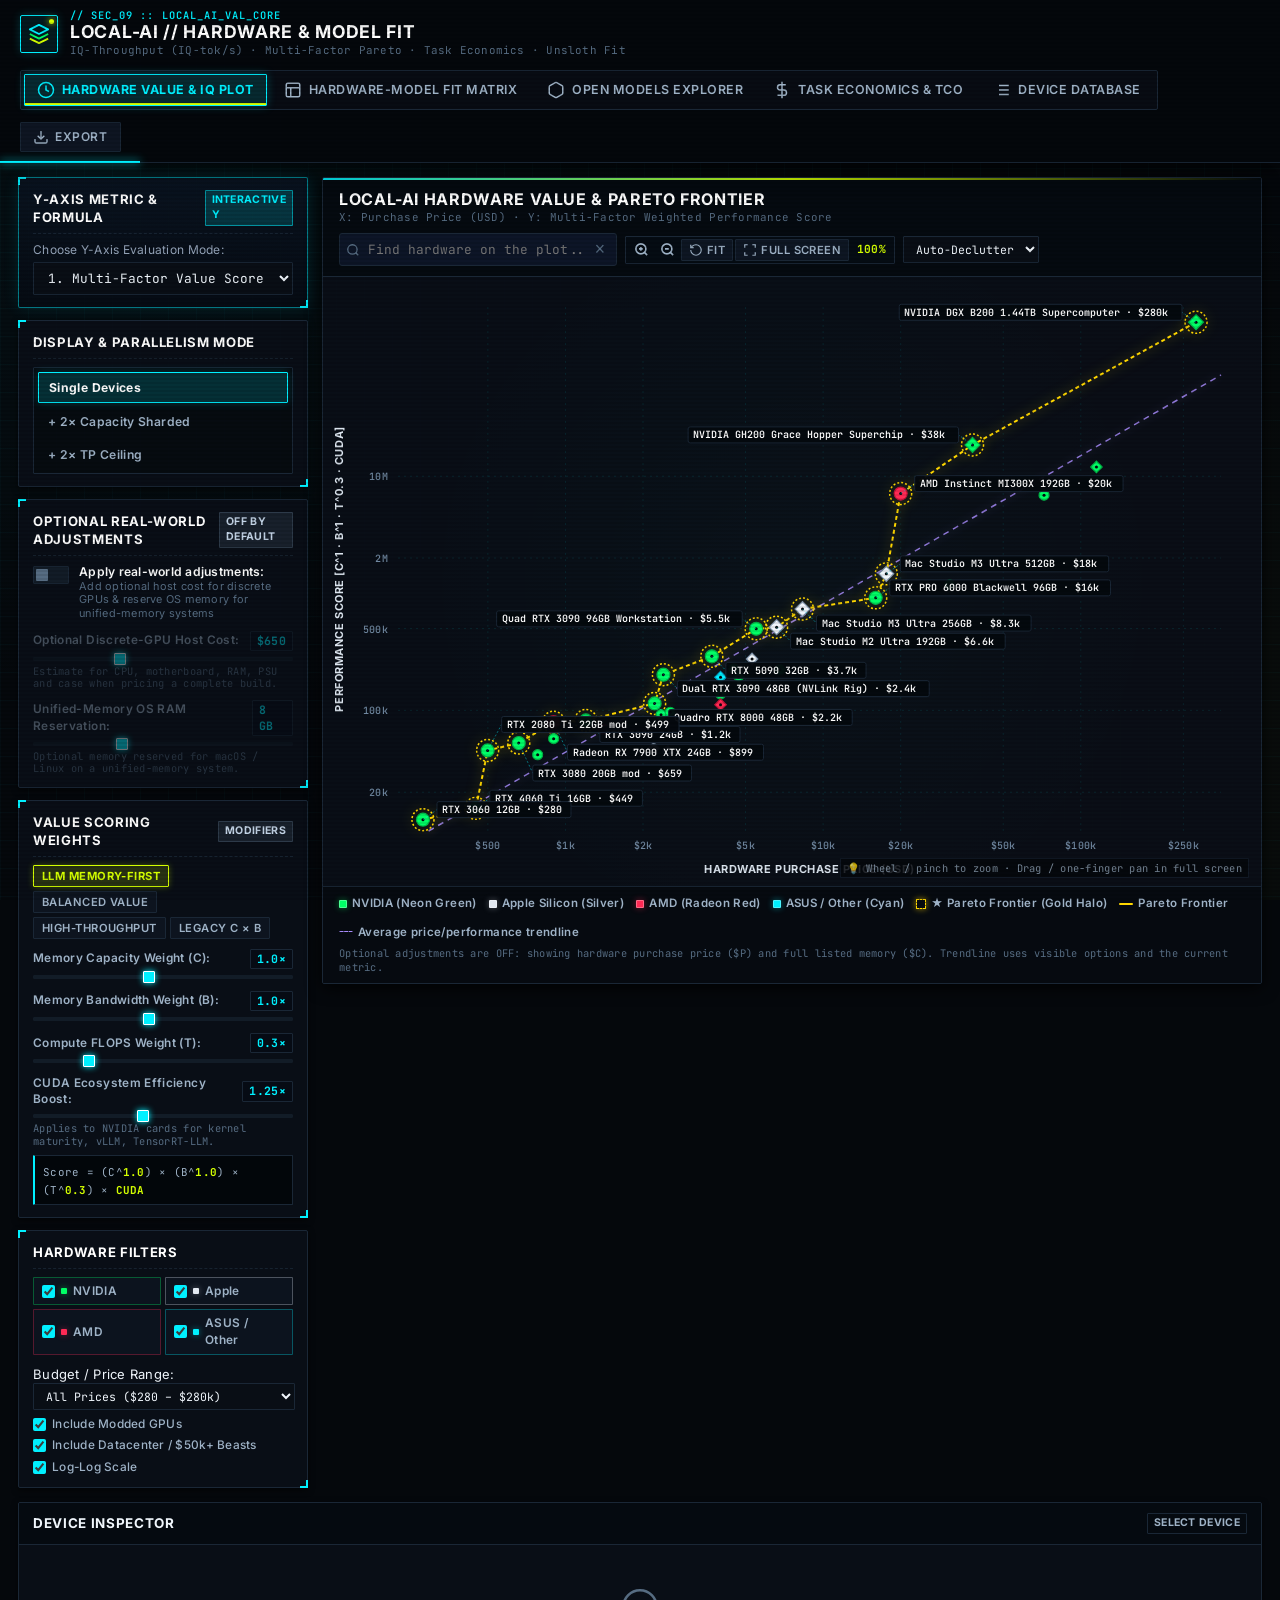
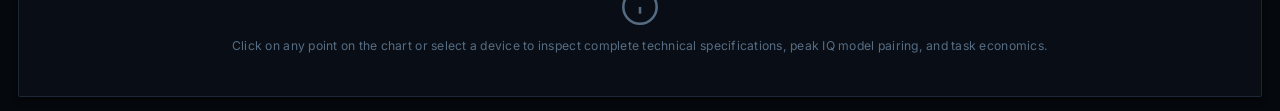
==== commit 7a21036e: "Merge remote dashboard improvements" ====
--- a/dashboard/index.html
+++ b/dashboard/index.html
@@ -7,7 +7,7 @@
   <link rel="preconnect" href="https://fonts.googleapis.com">
   <link rel="preconnect" href="https://fonts.gstatic.com" crossorigin>
   <link href="https://fonts.googleapis.com/css2?family=Chakra+Petch:ital,wght@0,400;0,500;0,600;0,700;1,400;1,600&family=JetBrains+Mono:wght@300;400;500;600;700;800&family=Rajdhani:wght@500;600;700&family=Inter:wght@400;500;600&display=swap" rel="stylesheet">
-  <link rel="stylesheet" href="styles.css?v=20260816-cyberpunk">
+  <link rel="stylesheet" href="styles.css?v=20260816-merged">
 </head>
 <body class="dark-theme cyberpunk-hud">
   <div class="app-layout">
@@ -274,6 +274,17 @@
               
               <!-- Zoom, Pan & Label Controls -->
               <div class="plot-tools">
+                <!-- Find a device by name and highlight it on the plot -->
+                <div class="plot-search-cluster">
+                  <svg class="plot-search-icon" width="14" height="14" viewBox="0 0 24 24" fill="none" stroke="currentColor" stroke-width="2.2"><circle cx="11" cy="11" r="8"/><line x1="21" y1="21" x2="16.65" y2="16.65"/></svg>
+                  <input type="text" id="txtSearchPlot" class="search-input search-input-plot"
+                         placeholder="Find hardware on the plot..." autocomplete="off"
+                         role="combobox" aria-expanded="false" aria-autocomplete="list"
+                         aria-controls="plotSearchResults" title="Search hardware and highlight it on the plot">
+                  <button class="plot-search-clear" id="btnClearPlotSearch" title="Clear search" aria-label="Clear search" hidden>&times;</button>
+                  <ul class="plot-search-results" id="plotSearchResults" role="listbox" aria-label="Matching hardware" hidden></ul>
+                </div>
+
                 <div class="zoom-controls-cluster">
                   <button class="btn-tool-icon" id="btnZoomIn" title="Zoom In (+)">
                     <svg width="15" height="15" viewBox="0 0 24 24" fill="none" stroke="currentColor" stroke-width="2.5"><circle cx="11" cy="11" r="8"/><line x1="21" y1="21" x2="16.65" y2="16.65"/><line x1="11" y1="8" x2="11" y2="14"/><line x1="8" y1="11" x2="14" y2="11"/></svg>
@@ -713,6 +724,6 @@
   </div>
 
   <!-- Scripts -->
-  <script src="app.js?v=20260814-fullscreen"></script>
+  <script src="app.js?v=20260816-fit-viewport"></script>
 </body>
 </html>
--- a/dashboard/styles.css
+++ b/dashboard/styles.css
@@ -743,7 +743,9 @@
   border: 1px solid var(--border-color);
   border-radius: var(--radius-sm);
   box-shadow: var(--shadow-md);
-  min-height: 700px;
+  /* Was a flat 750px. It only binds on short windows, and there it must not force
+     the block taller than the window itself. */
+  min-height: min(750px, 90vh);
   position: relative;
   overflow: hidden;
 }
@@ -814,6 +816,128 @@
   gap: 8px;
 }
 
+/* Plot Device Search — find hardware by name and highlight it on the plot */
+.plot-search-cluster {
+  position: relative;
+  display: flex;
+  align-items: center;
+  background: rgba(15, 23, 42, 0.9);
+  border: 1px solid var(--border-color);
+  border-radius: var(--radius-md);
+  padding: 0 6px;
+  transition: border-color 0.2s ease;
+}
+
+.plot-search-cluster:focus-within {
+  border-color: var(--border-focus);
+}
+
+.plot-search-icon {
+  color: var(--text-muted);
+  flex-shrink: 0;
+}
+
+.search-input.search-input-plot {
+  width: 230px;
+  background: transparent;
+  border: none;
+  padding: 7px 8px;
+  font-size: 0.8rem;
+}
+
+.search-input.search-input-plot:focus {
+  border: none;
+}
+
+.plot-search-clear {
+  display: inline-flex;
+  align-items: center;
+  justify-content: center;
+  width: 20px;
+  height: 20px;
+  flex-shrink: 0;
+  background: transparent;
+  border: none;
+  color: var(--text-muted);
+  font-size: 1.1rem;
+  line-height: 1;
+  border-radius: var(--radius-sm);
+  cursor: pointer;
+}
+
+.plot-search-clear:hover {
+  color: var(--text-primary);
+  background: rgba(56, 189, 248, 0.12);
+}
+
+.plot-search-results {
+  position: absolute;
+  top: calc(100% + 6px);
+  left: 0;
+  width: 100%;
+  min-width: 260px;
+  max-height: 280px;
+  overflow-y: auto;
+  margin: 0;
+  padding: 4px;
+  list-style: none;
+  background: #0f172a;
+  border: 1px solid var(--border-color);
+  border-radius: var(--radius-md);
+  box-shadow: 0 12px 30px rgba(0, 0, 0, 0.55);
+  z-index: 80;
+}
+
+.plot-search-item {
+  display: flex;
+  align-items: baseline;
+  justify-content: space-between;
+  gap: 10px;
+  padding: 7px 10px;
+  border-radius: var(--radius-sm);
+  cursor: pointer;
+  font-size: 0.8rem;
+  color: var(--text-secondary);
+}
+
+.plot-search-item:hover,
+.plot-search-item.is-active {
+  background: rgba(56, 189, 248, 0.14);
+  color: var(--text-primary);
+}
+
+.plot-search-item .psr-name {
+  font-weight: 600;
+  white-space: nowrap;
+  overflow: hidden;
+  text-overflow: ellipsis;
+}
+
+.plot-search-item .psr-meta {
+  font-family: var(--font-mono);
+  font-size: 0.7rem;
+  color: var(--text-muted);
+  white-space: nowrap;
+  flex-shrink: 0;
+}
+
+.plot-search-empty {
+  padding: 10px;
+  font-size: 0.78rem;
+  color: var(--text-muted);
+  text-align: center;
+}
+
+@media (max-width: 1024px) {
+  .plot-search-cluster {
+    order: -1;
+    width: 100%;
+  }
+  .search-input.search-input-plot {
+    width: 100%;
+  }
+}
+
 /* Zoom Cluster Controls */
 .zoom-controls-cluster {
   display: flex;
@@ -897,7 +1021,11 @@
 .plot-wrapper {
   flex: 1;
   position: relative;
-  min-height: 580px;
+  /* Was a flat 620px, which pushed the legend below the fold on short windows.
+     The header bar and legend footer cost about 291px together, so keep the full
+     620px canvas whenever the window can afford it and shrink the canvas — rather
+     than shoving the legend off screen — when it cannot. Never below 260px. */
+  min-height: clamp(260px, calc(100vh - 291px), 620px);
   width: 100%;
   cursor: grab;
   touch-action: pan-y;
@@ -909,9 +1037,19 @@
 }
 
 .main-chart-svg {
+  /* Pinned to the wrapper's box rather than sized by height:100%. An SVG carrying a
+     viewBox falls back to its viewBox aspect ratio when a percentage height has
+     nothing solid to resolve against, which made the canvas resize itself to the
+     PREVIOUS render's proportions after a window resize. Filling the wrapper
+     absolutely decouples the drawn box from the viewBox. The tooltip and help hint
+     follow in the DOM and stay above it. */
+  position: absolute;
+  inset: 0;
   width: 100%;
   height: 100%;
-  min-height: 580px;
+  /* Was a second 620px floor, which overrode any shrinking of .plot-wrapper. The
+     wrapper is now the single source of truth for canvas height. */
+  min-height: 0;
   display: block;
   user-select: none;
 }
